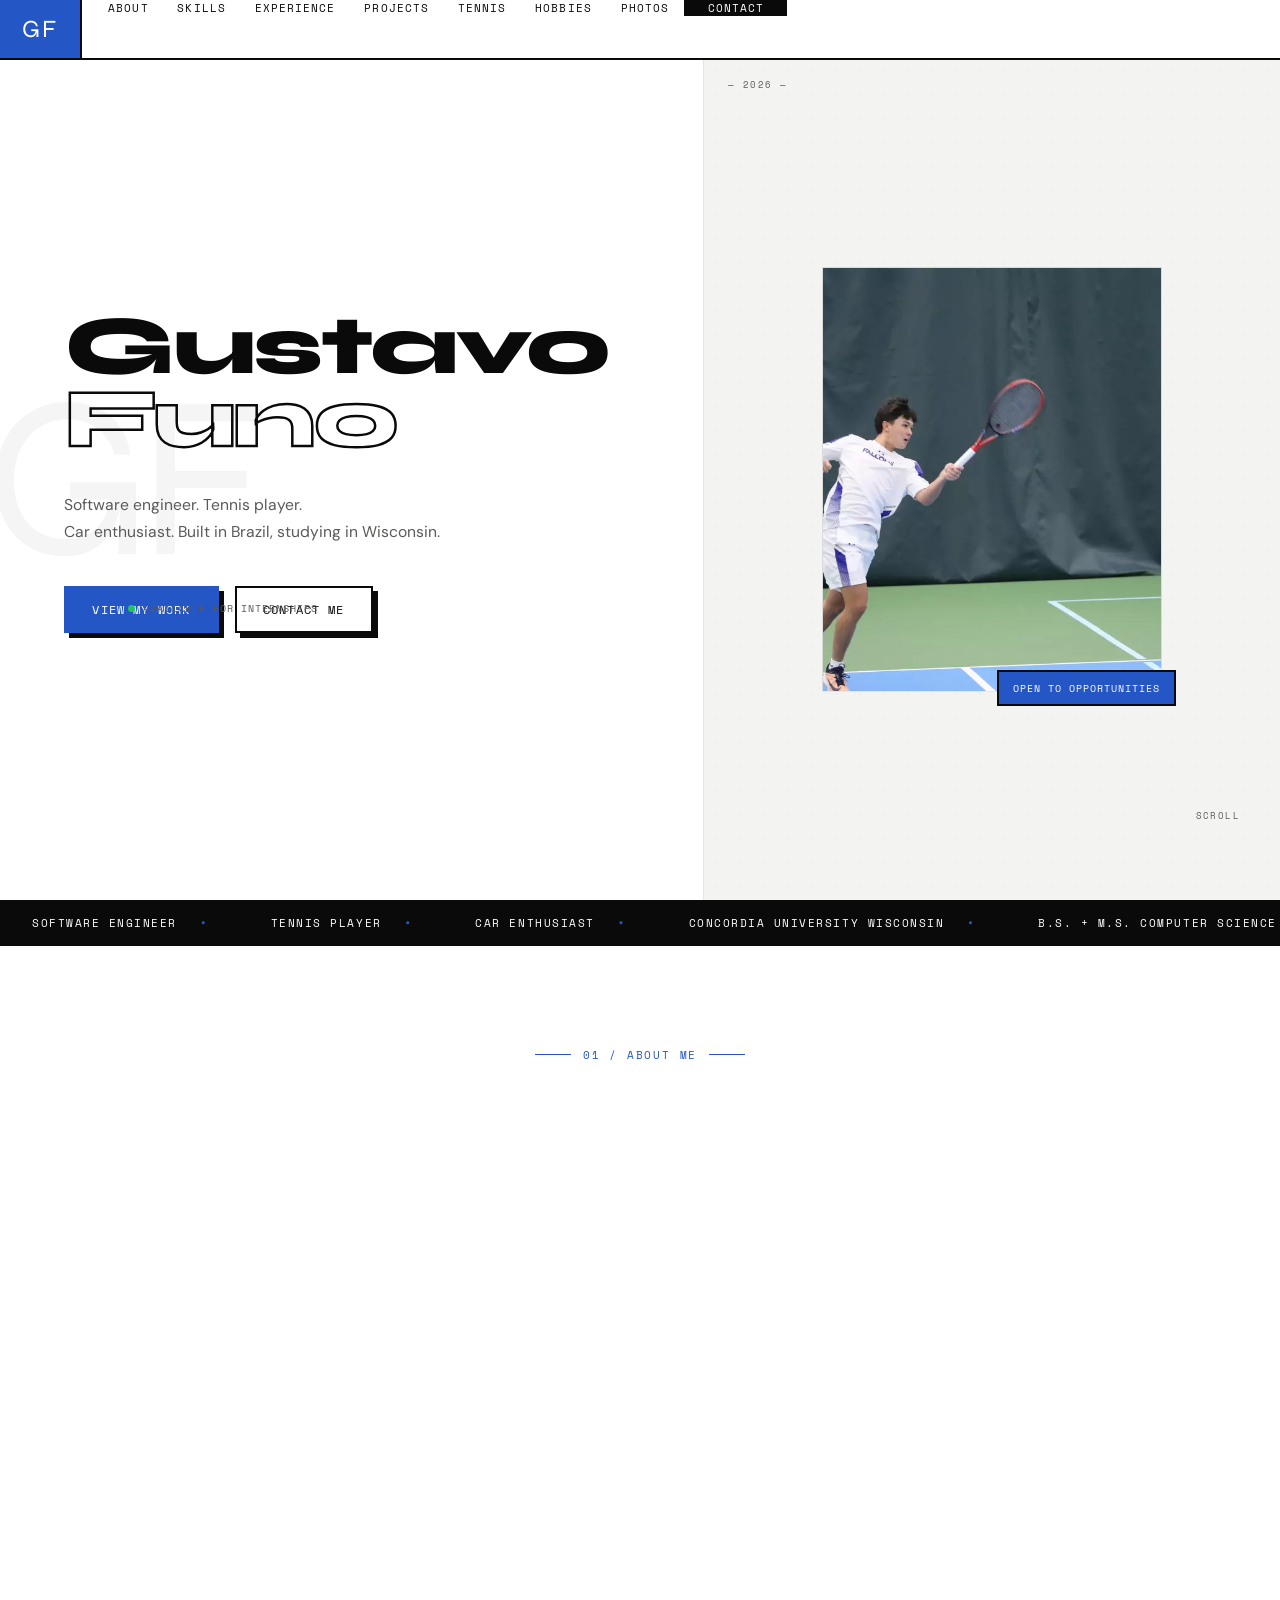
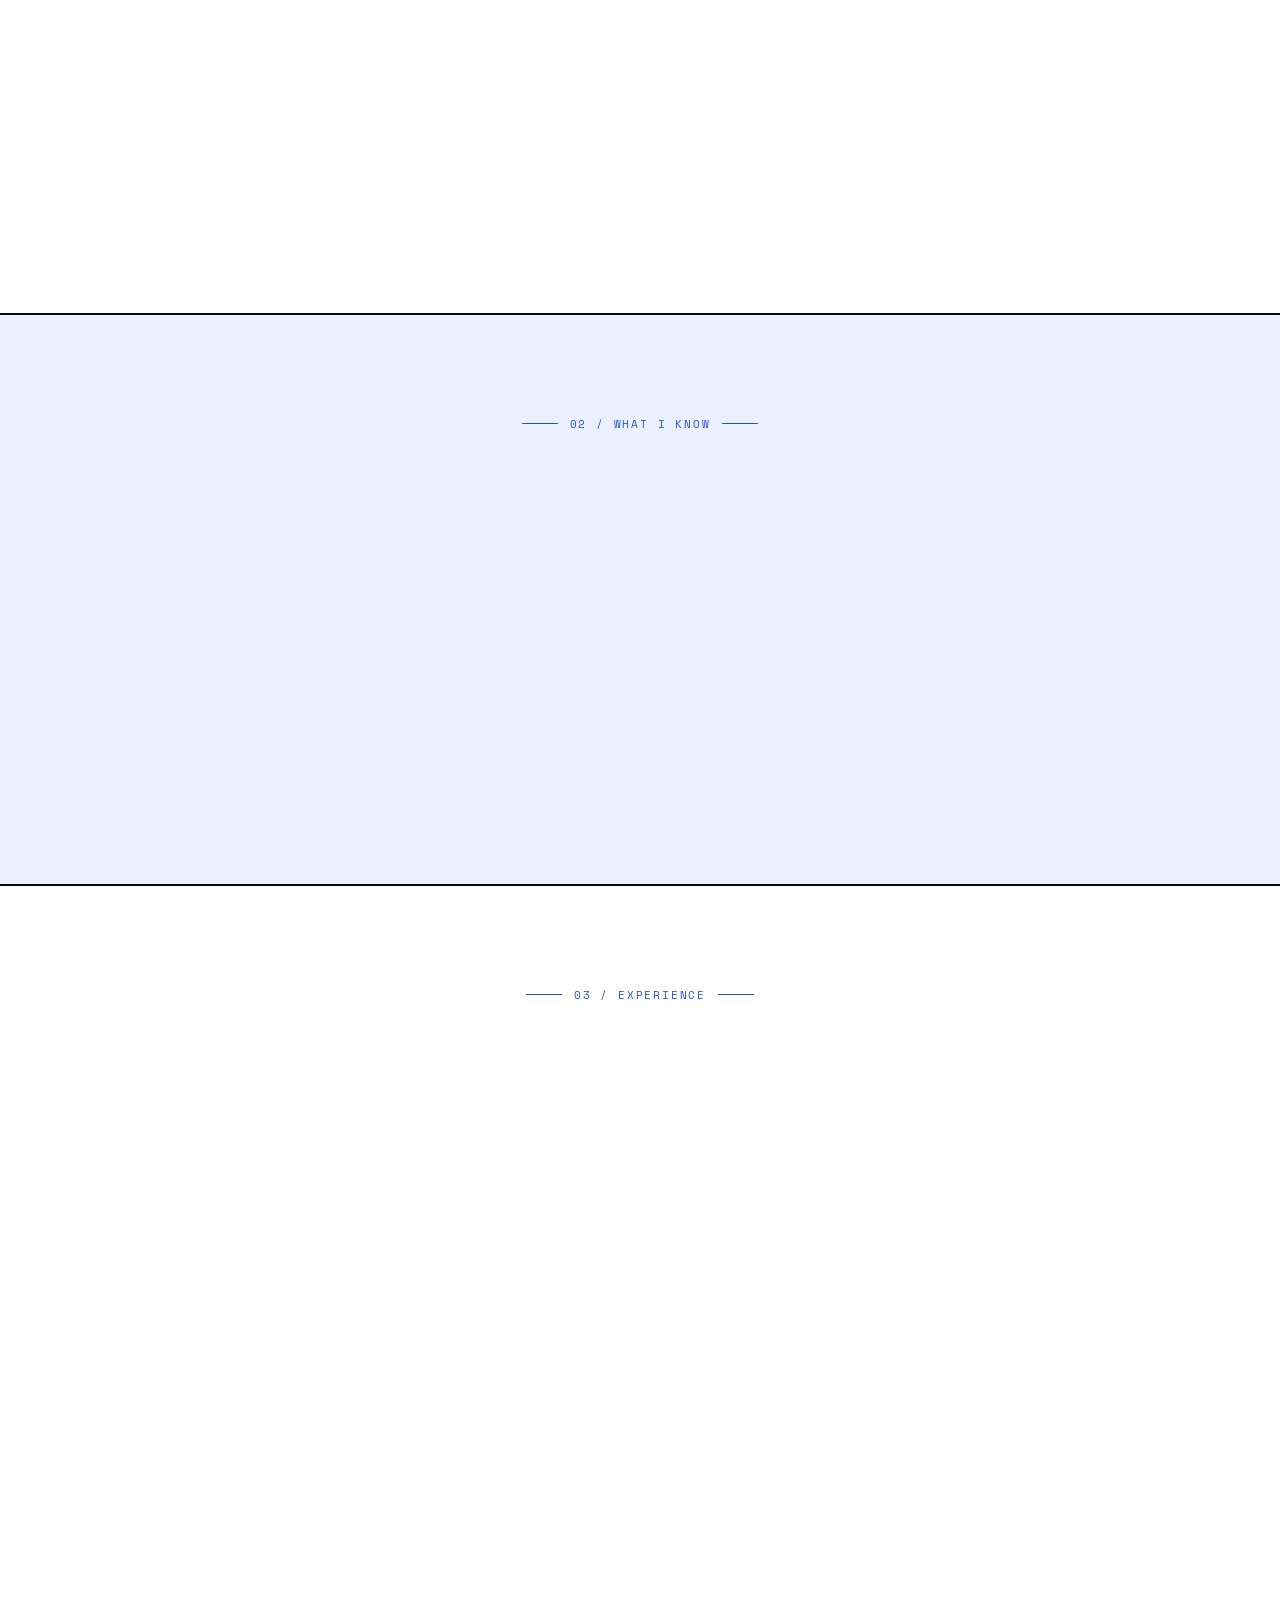
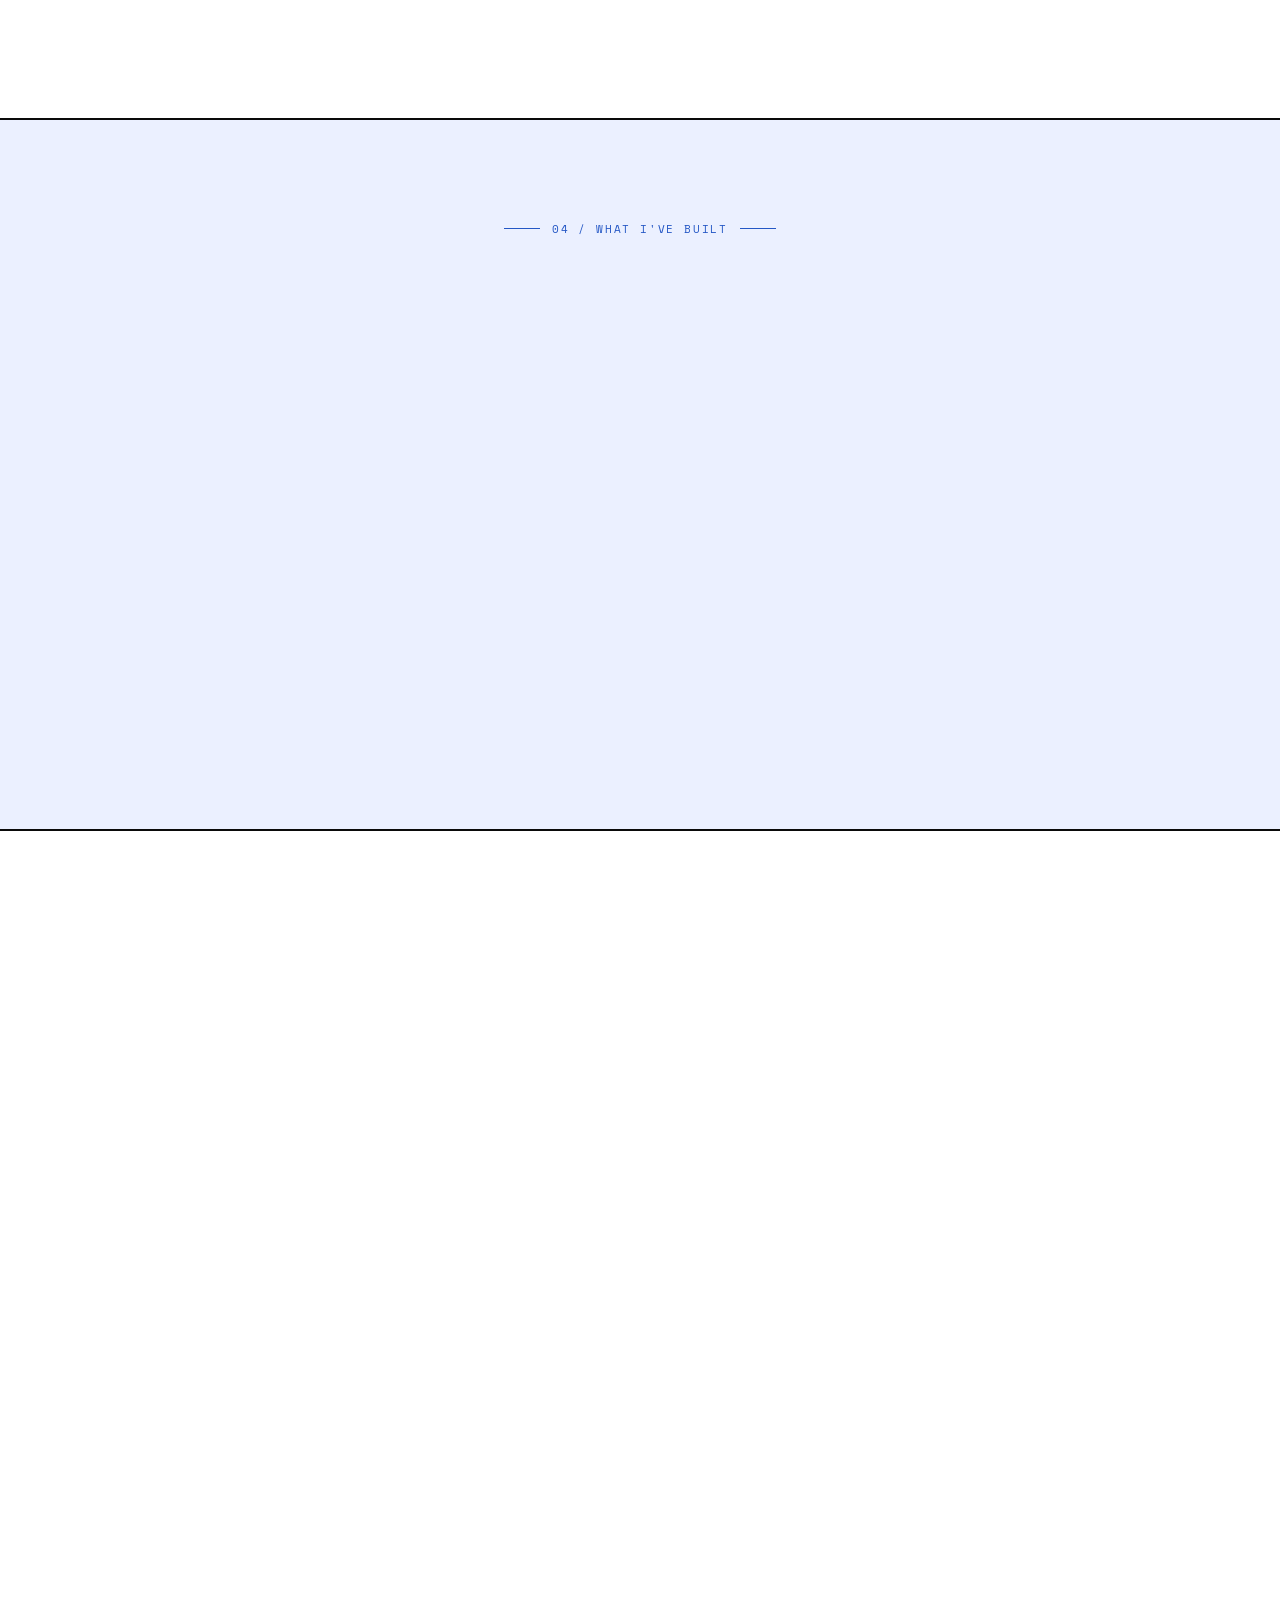
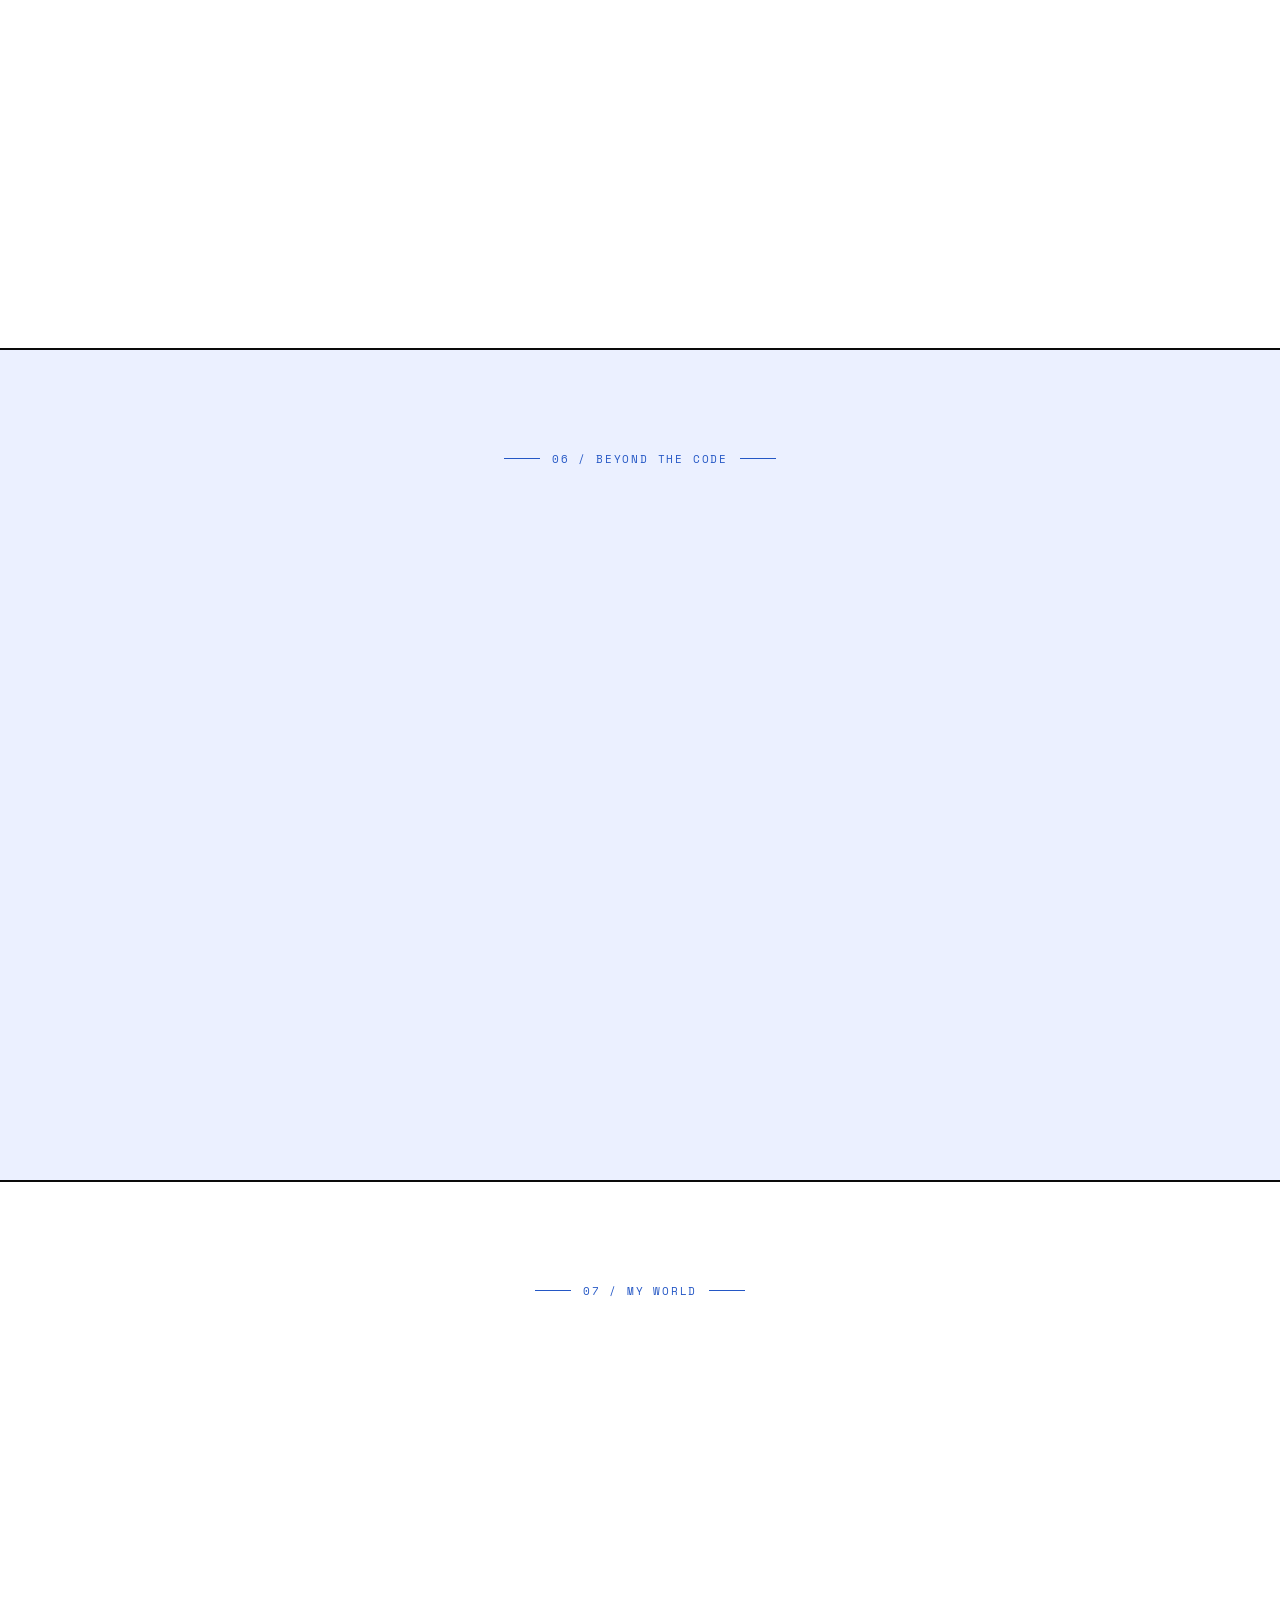
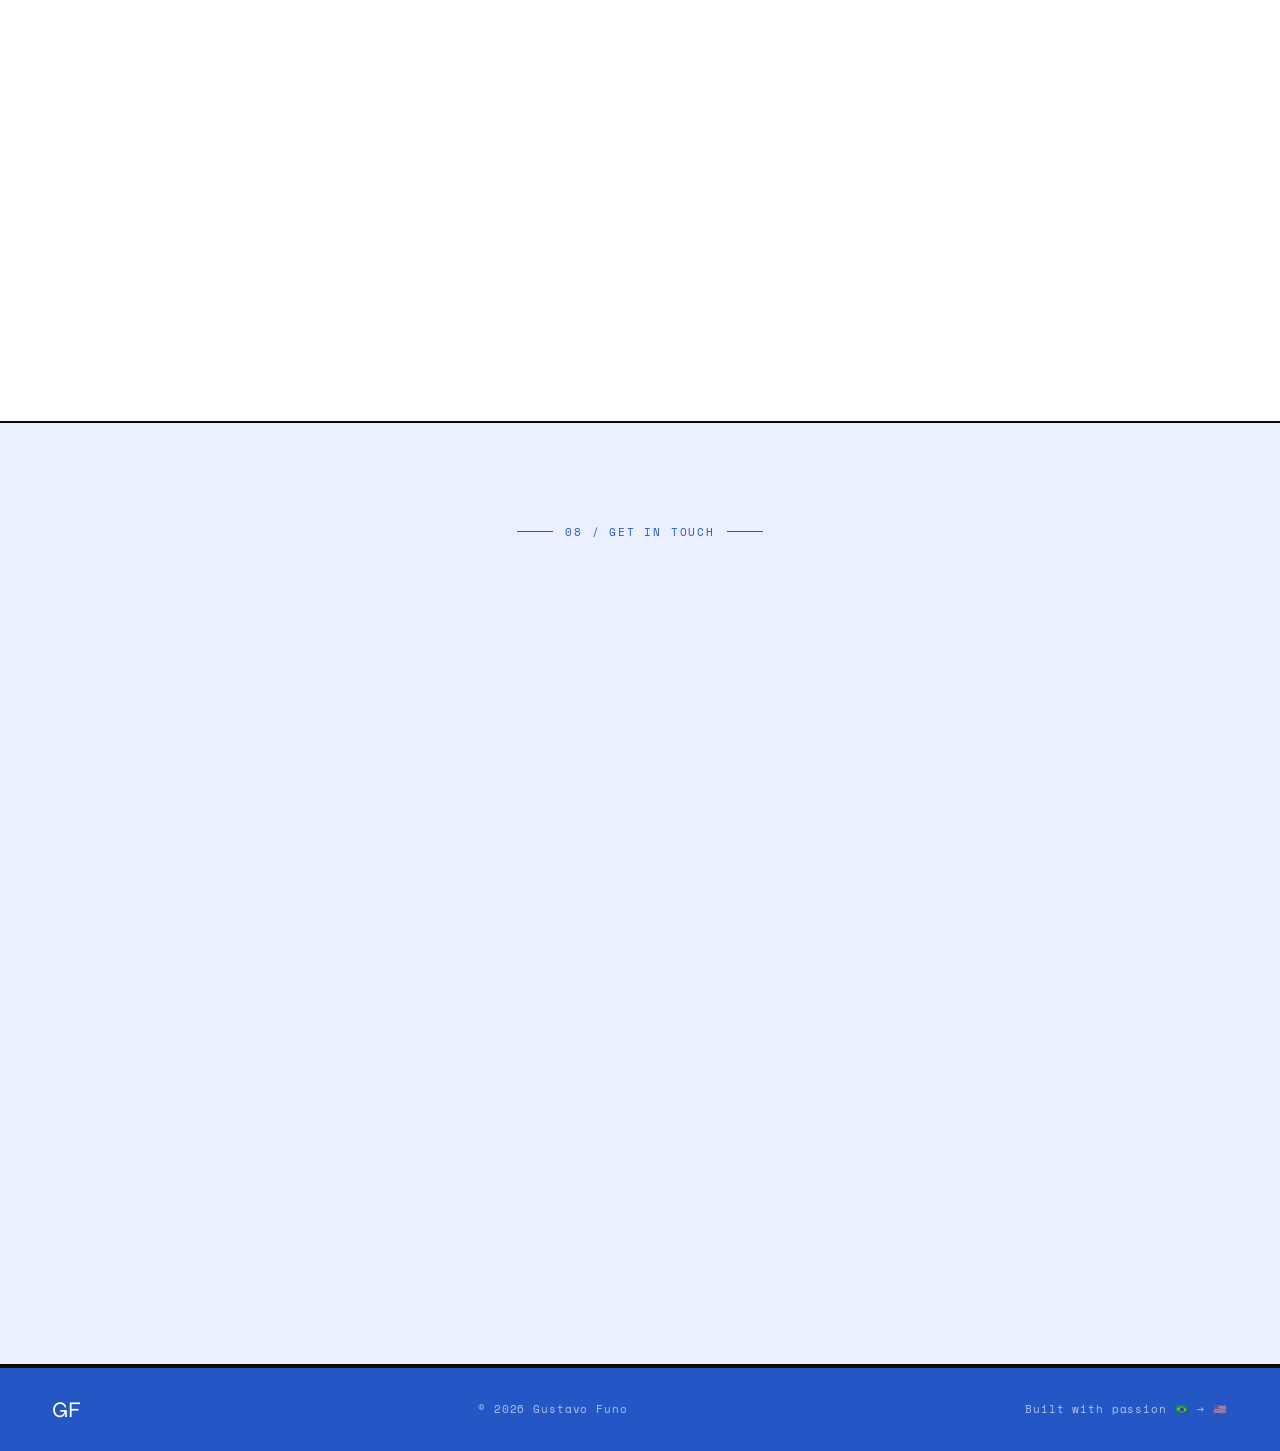
==== gustavo_portifolio.html @ 26a61357 "Redesign: brutalist-modern, Syne font, blue hero, centered headlines" ====
<!DOCTYPE html>
<html lang="en">
<head>
  <meta charset="UTF-8" />
  <meta name="viewport" content="width=device-width, initial-scale=1.0" />
  <title>Gustavo Funo — Software Engineer</title>
  <link rel="preconnect" href="https://fonts.googleapis.com" />
  <link rel="preconnect" href="https://fonts.gstatic.com" crossorigin />
  <link href="https://fonts.googleapis.com/css2?family=Syne:wght@600;700;800&family=Space+Mono:ital,wght@0,400;0,700;1,400&family=DM+Sans:ital,opsz,wght@0,9..40,300;0,9..40,400;0,9..40,500;0,9..40,600;0,9..40,700;1,9..40,400&display=swap" rel="stylesheet" />
  <style>
    /* === TOKENS === */
    :root {
      --blk:#0A0A0A; --wht:#FFFFFF; --blu:#2457C5; --blu-dk:#1a3a8f; --blu-lt:#3a6fd8;
      --gry:#F3F3F1; --gry2:#E5E5E2; --txt-md:#5A5A58;
      --bdr:2px solid #0A0A0A; --bdr-t:1px solid #0A0A0A;
      --sh:5px 5px 0 #0A0A0A; --sh-lg:8px 8px 0 #0A0A0A; --sh-blu:5px 5px 0 #2457C5;
      --fd:'Syne',sans-serif; --fb:'DM Sans',sans-serif; --fm:'Space Mono',monospace;
      --ease:cubic-bezier(0.16,1,0.3,1);
    }

    /* === RESET === */
    *,*::before,*::after{margin:0;padding:0;box-sizing:border-box}
    html{scroll-behavior:smooth;font-size:16px}
    body{font-family:var(--fb);color:var(--blk);background:var(--wht);overflow-x:hidden;-webkit-font-smoothing:antialiased}
    img{display:block;max-width:100%}
    a{text-decoration:none;color:inherit}
    button{font-family:inherit;cursor:pointer}

    /* === UTILS === */
    .wrap{max-width:1240px;margin:0 auto;padding:0 2rem}
    .sec{padding:100px 0}
    .sec-num{font-family:var(--fm);font-size:.7rem;letter-spacing:.16em;text-transform:uppercase;color:var(--blu);display:flex;align-items:center;justify-content:center;gap:.75rem;margin-bottom:1.25rem}
    .sec-num::before,.sec-num::after{content:'';flex:none;width:36px;height:1px;background:var(--blu)}
    .sec-title{font-family:var(--fd);font-size:clamp(2.5rem,5.5vw,4.5rem);line-height:1;letter-spacing:-.02em;font-weight:800;margin-bottom:3.5rem;text-align:center}

    /* reveal */
    .rv{opacity:0;transform:translateY(36px);transition:opacity .55s var(--ease),transform .55s var(--ease)}
    .rv.fl{transform:translateX(-44px)}
    .rv.fr{transform:translateX(44px)}
    .rv.on{opacity:1;transform:translate(0)}
    .rv.d1{transition-delay:.1s}.rv.d2{transition-delay:.2s}.rv.d3{transition-delay:.3s}

    /* btn */
    .btn{display:inline-flex;align-items:center;gap:.45rem;padding:.8rem 1.65rem;font-family:var(--fm);font-size:.72rem;font-weight:500;letter-spacing:.1em;text-transform:uppercase;border:var(--bdr);box-shadow:var(--sh);cursor:pointer;transition:transform .15s var(--ease),box-shadow .15s var(--ease)}
    .btn:hover{transform:translate(-2px,-2px);box-shadow:7px 7px 0 var(--blk)}
    .btn:active{transform:translate(2px,2px);box-shadow:2px 2px 0 var(--blk)}
    .btn-pri{background:var(--blu);color:var(--wht);border-color:var(--blu);box-shadow:var(--sh)}
    .btn-blk{background:var(--blk);color:var(--wht)}
    .btn-out{background:transparent;color:var(--blk);border-color:var(--blk)}
    .btn-sm{padding:.55rem 1.1rem;font-size:.68rem}
    .btn-fw{width:100%;justify-content:center}

    /* === NAVBAR === */
    .nav{position:fixed;top:0;left:0;right:0;z-index:1000;background:var(--wht);border-bottom:var(--bdr)}
    .nav-c{display:flex;align-items:stretch;height:58px}
    .nav-logo{font-family:var(--fd);font-size:1.55rem;letter-spacing:.06em;color:var(--wht);background:var(--blu);padding:0 1.4rem;display:flex;align-items:center;border-right:var(--bdr);transition:background .2s}
    .nav-logo:hover{background:var(--blk)}
    .nav-links{display:flex;align-items:stretch;list-style:none;padding:0 .75rem;flex:1}
    .nav-links a{font-family:var(--fm);font-size:.68rem;font-weight:500;letter-spacing:.1em;text-transform:uppercase;color:var(--blk);padding:0 .9rem;display:flex;align-items:center;border-bottom:3px solid transparent;transition:border-color .2s,color .2s}
    .nav-links a:hover,.nav-links a.active{border-bottom-color:var(--blu);color:var(--blu)}
    .nav-cta{font-family:var(--fm)!important;font-size:.68rem!important;letter-spacing:.1em!important;text-transform:uppercase!important;background:var(--blk)!important;color:var(--wht)!important;padding:0 1.4rem!important;border-left:var(--bdr)!important;border-bottom:none!important;transition:background .2s!important}
    .nav-cta:hover{background:var(--blu)!important;border-bottom-color:transparent!important;color:var(--wht)!important}
    .hbg{display:none;flex-direction:column;justify-content:center;gap:5px;padding:0 1.1rem;background:none;border:none;border-left:var(--bdr);cursor:none}
    .hbg span{display:block;width:20px;height:2px;background:var(--blk);transition:transform .3s,opacity .3s}
    .hbg.open span:nth-child(1){transform:translateY(7px) rotate(45deg)}
    .hbg.open span:nth-child(2){opacity:0}
    .hbg.open span:nth-child(3){transform:translateY(-7px) rotate(-45deg)}
    .mob-nav{display:none;position:fixed;top:58px;left:0;right:0;background:var(--wht);border-bottom:var(--bdr);z-index:999}
    .mob-nav.open{display:block}
    .mob-nav a{display:block;padding:.9rem 2rem;font-family:var(--fm);font-size:.75rem;letter-spacing:.1em;text-transform:uppercase;border-bottom:var(--bdr-t);transition:background .2s}
    .mob-nav a:hover{background:var(--gry)}

    /* === HERO === */
    .hero{min-height:100vh;padding-top:58px;display:grid;grid-template-columns:55% 45%;position:relative}
    .hero-l{display:flex;flex-direction:column;justify-content:center;padding:4rem 3rem 4rem 4rem;border-right:1px solid var(--gry2);position:relative;overflow:hidden;background:var(--wht)}
    .hero-wm{position:absolute;font-family:var(--fd);font-size:clamp(8rem,18vw,16rem);color:rgba(0,0,0,0.04);line-height:1;top:50%;left:-1rem;transform:translateY(-50%);pointer-events:none;user-select:none;letter-spacing:-.05em;z-index:0}
    .hero-l>*:not(.hero-wm){position:relative;z-index:1}
    .hero-eye{font-family:var(--fm);font-size:.68rem;letter-spacing:.18em;text-transform:uppercase;color:var(--txt-md);margin-bottom:2rem;display:flex;align-items:center;gap:.65rem}
    .hero-eye::before{content:'';display:block;width:28px;height:2px;background:var(--blu);flex:none}
    .name-wrap{overflow:hidden;line-height:.88}
    .n1,.n2{display:block;font-family:var(--fd);font-size:clamp(3rem,6.5vw,6.5rem);letter-spacing:-.03em;font-weight:800}
    .n1{color:var(--blk);transform:translateY(105%);animation:su .75s var(--ease) .2s forwards}
    .n2{color:transparent;-webkit-text-stroke:2.5px var(--blk);transform:translateY(105%);animation:su .75s var(--ease) .38s forwards}
    @keyframes su{to{transform:translateY(0)}}
    .hero-tag{font-size:.98rem;line-height:1.72;color:var(--txt-md);margin-top:2.25rem;margin-bottom:2.5rem;max-width:380px;opacity:0;transform:translateY(12px);animation:slidefi .65s var(--ease) .7s forwards}
    .hero-btns{display:flex;gap:1rem;flex-wrap:wrap;opacity:0;transform:translateY(12px);animation:slidefi .65s var(--ease) .88s forwards}
    @keyframes slidefi{to{opacity:1;transform:translateY(0)}}
    @keyframes fi{to{opacity:1}}
    .hero-stat{position:absolute;bottom:2rem;left:4rem;font-family:var(--fm);font-size:.62rem;letter-spacing:.1em;text-transform:uppercase;color:var(--txt-md);display:flex;align-items:center;gap:.5rem;opacity:0;animation:fi .6s var(--ease) 1.1s forwards}
    .dot-g{width:7px;height:7px;background:#22c55e;border-radius:50%;animation:pulse 2s infinite}
    @keyframes pulse{0%,100%{opacity:1}50%{opacity:.3}}
    .hero-r{display:flex;flex-direction:column;justify-content:center;align-items:center;padding:4rem 2rem;background:var(--gry);position:relative;overflow:hidden}
    .hero-r::before{content:'';position:absolute;inset:0;background-image:radial-gradient(circle,var(--gry2) 1px,transparent 1px);background-size:24px 24px;opacity:.45;pointer-events:none}
    .hero-yr{position:absolute;top:1.25rem;left:1.5rem;font-family:var(--fm);font-size:.58rem;letter-spacing:.16em;color:var(--txt-md);text-transform:uppercase;opacity:0;animation:fi .5s var(--ease) .3s forwards;z-index:1}
    .img-wrap{position:relative;z-index:1}
    .hero-img{width:100%;max-width:340px;aspect-ratio:4/5;object-fit:cover;object-position:center top;border:1px solid rgba(0,0,0,0.1);box-shadow:0 28px 70px rgba(0,0,0,0.1);display:block;clip-path:inset(100% 0 0 0);animation:wipe .95s var(--ease) .45s forwards}
    @keyframes wipe{to{clip-path:inset(0 0 0 0)}}
    .hero-bdg{position:absolute;bottom:-14px;right:-14px;background:var(--blu);color:var(--wht);border:var(--bdr);padding:.55rem .9rem;font-family:var(--fm);font-size:.6rem;letter-spacing:.1em;text-transform:uppercase;white-space:nowrap;opacity:0;animation:fi .5s var(--ease) 1.4s forwards,float 3.5s ease-in-out 1.9s infinite}
    @keyframes float{0%,100%{transform:translateY(0)}50%{transform:translateY(-7px)}}
    .scroll-ind{position:absolute;bottom:2rem;right:2.5rem;display:flex;flex-direction:column;align-items:center;gap:.5rem;font-family:var(--fm);font-size:.55rem;letter-spacing:.16em;color:var(--txt-md);text-transform:uppercase;opacity:0;animation:fi .5s var(--ease) 1.2s forwards;z-index:1}
    .scroll-line{width:1px;height:38px;background:linear-gradient(to bottom,var(--blu),transparent);transform:scaleY(0);transform-origin:top;animation:sline 1.9s ease-in-out 1.7s infinite}
    @keyframes sline{0%{transform:scaleY(0);transform-origin:top;opacity:1}45%{transform:scaleY(1);transform-origin:top;opacity:1}46%{transform-origin:bottom}90%,100%{transform:scaleY(0);transform-origin:bottom;opacity:0}}

    /* === TICKER === */
    .ticker{overflow:hidden;border-top:var(--bdr);border-bottom:var(--bdr);background:var(--blk);padding:.8rem 0}
    .ticker-t{display:flex;width:max-content;animation:tick 28s linear infinite}
    .ticker-i{font-family:var(--fm);font-size:.68rem;letter-spacing:.14em;text-transform:uppercase;white-space:nowrap;padding:0 2rem;color:var(--wht);display:flex;align-items:center;gap:1.5rem}
    .ticker-i::after{content:'●';color:var(--blu);font-size:.45rem}
    @keyframes tick{from{transform:translateX(0)}to{transform:translateX(-50%)}}

    /* === ABOUT === */
    .about{border-bottom:var(--bdr)}
    .about-g{display:grid;grid-template-columns:1fr 1fr;gap:5rem;align-items:center}
    .about-t h2{font-family:var(--fd);font-size:clamp(2rem,4vw,3.25rem);line-height:1.05;margin-bottom:1.75rem}
    .about-t p{font-size:.95rem;line-height:1.78;color:var(--txt-md);margin-bottom:1.5rem}
    .tags{display:flex;flex-wrap:wrap;gap:.55rem;margin-bottom:1.75rem}
    .tag{font-family:var(--fm);font-size:.65rem;letter-spacing:.08em;text-transform:uppercase;padding:.4rem .85rem;border:var(--bdr-t);background:var(--gry)}
    .flags{display:flex;align-items:center;gap:.75rem}
    .flag{height:22px;width:auto;border:1px solid var(--gry2)}
    .fl-ar{font-family:var(--fm);font-size:.8rem;color:var(--txt-md)}
    .about-ph{position:relative}
    .about-ph img{width:100%;aspect-ratio:3/4;object-fit:cover;border:var(--bdr);box-shadow:var(--sh-lg);display:block}
    .about-lbl{position:absolute;bottom:0;left:0;right:0;background:var(--blu);color:var(--wht);padding:.9rem 1.25rem;font-family:var(--fm);font-size:.65rem;letter-spacing:.1em;text-transform:uppercase;border:var(--bdr);border-top:none}

    /* === SKILLS === */
    .skills{background:#EBF0FF;border-bottom:var(--bdr)}
    .sk-g{display:grid;grid-template-columns:repeat(auto-fit,minmax(190px,1fr));gap:1.5rem}
    .sk-c{background:var(--wht);border:var(--bdr);padding:1.75rem 1.5rem;box-shadow:var(--sh);transition:transform .2s var(--ease),box-shadow .2s var(--ease);position:relative;overflow:hidden}
    .sk-c::before{content:'';position:absolute;top:0;left:0;right:0;height:3px;background:var(--blu)}
    .sk-c:hover{transform:translate(-3px,-3px);box-shadow:8px 8px 0 var(--blk)}
    .sk-ic{font-size:1.8rem;margin-bottom:.9rem}
    .sk-c h3{font-family:var(--fd);font-size:1.2rem;letter-spacing:-.01em;margin-bottom:.45rem}
    .sk-c p{font-size:.82rem;line-height:1.6;color:var(--txt-md)}

    /* === EXPERIENCE === */
    .exp{border-bottom:var(--bdr)}
    .tl{display:flex;flex-direction:column;gap:2rem}
    .tl-i{display:grid;grid-template-columns:100px 1fr;gap:2.5rem;align-items:start}
    .tl-d{font-family:var(--fd);font-size:2rem;line-height:1;color:var(--blu);letter-spacing:-.01em;text-align:right;padding-top:.25rem}
    .tl-c{border:var(--bdr);padding:2rem;box-shadow:var(--sh);background:var(--wht);position:relative}
    .tl-c::before{content:'';position:absolute;top:0;left:0;right:0;height:4px;background:var(--blu)}
    .tl-h{display:flex;align-items:flex-start;justify-content:space-between;gap:1rem;margin-bottom:.4rem}
    .tl-h h3{font-family:var(--fd);font-size:1.4rem;letter-spacing:-.01em}
    .bdg{font-family:var(--fm);font-size:.62rem;font-weight:500;letter-spacing:.08em;text-transform:uppercase;padding:.28rem .65rem;border:1px solid;white-space:nowrap;flex:none}
    .bdg-g{color:#16a34a;border-color:#16a34a;background:#f0fdf4}
    .bdg-b{color:var(--blu);border-color:var(--blu);background:#eff4ff}
    .tl-co{font-family:var(--fm);font-size:.68rem;letter-spacing:.1em;text-transform:uppercase;color:var(--txt-md);margin-bottom:.9rem}
    .tl-p{font-size:.9rem;line-height:1.72;color:var(--txt-md);margin-bottom:1.1rem}
    .sk-tags{display:flex;flex-wrap:wrap;gap:.45rem}
    .sk-t{font-family:var(--fm);font-size:.62rem;letter-spacing:.08em;text-transform:uppercase;padding:.28rem .65rem;background:var(--gry);border:1px solid var(--gry2)}

    /* === PROJECTS === */
    .proj{background:#EBF0FF;border-bottom:var(--bdr)}
    .pr-g{display:grid;grid-template-columns:1fr 1fr;gap:2rem}
    .pr-c{background:var(--wht);border:var(--bdr);box-shadow:var(--sh);display:flex;flex-direction:column;transition:transform .2s var(--ease),box-shadow .2s var(--ease);overflow:hidden}
    .pr-c:hover{transform:translate(-4px,-4px);box-shadow:9px 9px 0 var(--blk)}
    .pr-top{border-bottom:var(--bdr);padding:1.1rem 1.5rem;display:flex;align-items:center;justify-content:space-between;background:var(--gry)}
    .pr-lang{font-family:var(--fm);font-size:.65rem;font-weight:500;letter-spacing:.1em;text-transform:uppercase;padding:.28rem .65rem;border:1px solid}
    .py{color:#2563eb;border-color:#2563eb;background:#eff6ff}
    .un{color:#7c3aed;border-color:#7c3aed;background:#f5f3ff}
    .dev-b{font-family:var(--fm);font-size:.6rem;letter-spacing:.08em;text-transform:uppercase;padding:.28rem .65rem;background:#fef3c7;border:1px solid #f59e0b;color:#92400e}
    .pr-b{padding:1.75rem;flex:1;display:flex;flex-direction:column}
    .pr-b h3{font-family:var(--fd);font-size:1.6rem;letter-spacing:-.01em;margin-bottom:.65rem}
    .pr-b p{font-size:.88rem;line-height:1.72;color:var(--txt-md);flex:1;margin-bottom:1.4rem}
    .pr-tags{display:flex;flex-wrap:wrap;gap:.45rem;margin-bottom:1.4rem}
    .pr-t{font-family:var(--fm);font-size:.6rem;letter-spacing:.08em;text-transform:uppercase;padding:.28rem .6rem;background:var(--gry);border:1px solid var(--gry2)}

    /* === TENNIS === */
    .tennis{border-bottom:var(--bdr)}
    .tn-g{display:grid;grid-template-columns:1fr 1fr;border:var(--bdr);box-shadow:var(--sh-lg)}
    .tn-ph{border-right:var(--bdr);overflow:hidden;position:relative}
    .tn-ph img{width:100%;height:100%;min-height:520px;object-fit:cover;display:block;transition:transform .6s var(--ease)}
    .tn-ph:hover img{transform:scale(1.04)}
    .tn-tx{padding:3.5rem 3rem;display:flex;flex-direction:column;justify-content:center}
    .tn-lv{font-family:var(--fm);font-size:.68rem;letter-spacing:.14em;text-transform:uppercase;color:var(--blu);margin-bottom:1.1rem}
    .tn-tx h2{font-family:var(--fd);font-size:clamp(2rem,3.5vw,3rem);line-height:1.05;margin-bottom:1.5rem}
    .tn-tx p{font-size:.92rem;line-height:1.76;color:var(--txt-md);margin-bottom:1rem}
    .tn-st{display:grid;grid-template-columns:repeat(3,1fr);gap:1rem;border-top:var(--bdr-t);padding-top:1.75rem;margin-top:1.75rem}
    .stat-v{font-family:var(--fd);font-size:2.5rem;line-height:1;color:var(--blu)}
    .stat-l{font-family:var(--fm);font-size:.6rem;letter-spacing:.1em;text-transform:uppercase;color:var(--txt-md);margin-top:.2rem}

    /* === HOBBIES === */
    .hob{background:#EBF0FF;border-bottom:var(--bdr)}
    .hb-g{display:grid;grid-template-columns:repeat(3,1fr);gap:1.5rem}
    .hb-c{border:var(--bdr);background:var(--wht);box-shadow:var(--sh);overflow:hidden;transition:transform .2s var(--ease),box-shadow .2s var(--ease)}
    .hb-c:hover{transform:translate(-3px,-3px);box-shadow:8px 8px 0 var(--blk)}
    .hb-ph{overflow:hidden;border-bottom:var(--bdr)}
    .hb-ph img{width:100%;aspect-ratio:4/3;object-fit:cover;display:block;transition:transform .5s var(--ease)}
    .hb-c:hover .hb-ph img{transform:scale(1.05)}
    .hb-bd{padding:1.4rem}
    .hb-ic{font-size:1.4rem;margin-bottom:.65rem}
    .hb-bd h3{font-family:var(--fd);font-size:1.35rem;letter-spacing:-.01em;margin-bottom:.4rem}
    .hb-bd p{font-size:.82rem;line-height:1.65;color:var(--txt-md)}

    /* === PHOTOS === */
    .photos{border-bottom:var(--bdr)}
    .ph-g{display:grid;grid-template-columns:1fr 1fr;gap:2rem}
    .ph-c{border:var(--bdr);box-shadow:var(--sh);overflow:hidden}
    .ph-c img{width:100%;aspect-ratio:4/3;object-fit:cover;display:block;transition:transform .5s var(--ease)}
    .ph-c:hover img{transform:scale(1.04)}
    .ph-cap{padding:.9rem 1.1rem;font-family:var(--fm);font-size:.67rem;letter-spacing:.07em;border-top:var(--bdr-t);color:var(--txt-md)}

    /* === CONTACT === */
    .contact{background:#EBF0FF;border-bottom:var(--bdr)}
    .ct-sub{font-size:.95rem;line-height:1.72;color:var(--txt-md);max-width:440px;margin-bottom:3.5rem}
    .ct-g{display:grid;grid-template-columns:1fr 1.35fr;gap:3rem;align-items:start}
    .ct-lks{border:var(--bdr);box-shadow:var(--sh)}
    .ct-lk{display:flex;align-items:center;gap:1.1rem;padding:1.2rem 1.4rem;border-bottom:var(--bdr-t);background:var(--wht);transition:background .2s,color .2s}
    .ct-lk:last-child{border-bottom:none}
    .ct-lk:hover{background:var(--blu);color:var(--wht)}
    .ct-lk:hover .ct-lbl{color:rgba(255,255,255,.7)}
    .ct-lk:hover .ct-val{color:var(--wht)}
    .ct-ic{font-size:1.3rem;flex:none}
    .ct-lbl{font-family:var(--fm);font-size:.62rem;letter-spacing:.1em;text-transform:uppercase;color:var(--txt-md);display:block;margin-bottom:.12rem}
    .ct-val{font-size:.88rem;font-weight:500;color:var(--blk)}
    .ct-form{background:var(--wht);border:var(--bdr);padding:2.25rem;box-shadow:var(--sh);display:flex;flex-direction:column;gap:1.1rem}
    .fg{display:flex;flex-direction:column;gap:.35rem}
    .fg label{font-family:var(--fm);font-size:.65rem;letter-spacing:.1em;text-transform:uppercase;color:var(--txt-md)}
    .fg input,.fg textarea{padding:.8rem .95rem;border:var(--bdr);background:var(--wht);font-family:var(--fb);font-size:.92rem;color:var(--blk);outline:none;transition:box-shadow .2s;resize:none}
    .fg input:focus,.fg textarea:focus{box-shadow:var(--sh-blu)}
    .fm-msg{font-family:var(--fm);font-size:.72rem;letter-spacing:.05em;padding:.7rem .95rem;display:none}
    .fm-msg.ok{background:#f0fdf4;border:1px solid #22c55e;color:#16a34a;display:block}
    .fm-msg.er{background:#fef2f2;border:1px solid #ef4444;color:#dc2626;display:block}

    /* === FOOTER === */
    .footer{border-top:var(--bdr);padding:1.75rem 0;background:var(--blu)}
    .ft-in{display:flex;align-items:center;justify-content:space-between;flex-wrap:wrap;gap:1rem}
    .ft-logo{font-family:var(--fd);font-size:1.4rem;letter-spacing:-.01em;color:var(--wht)}
    .footer p{font-family:var(--fm);font-size:.68rem;letter-spacing:.08em;color:rgba(255,255,255,.65)}

    /* === RESPONSIVE === */
    @media(max-width:900px){
      .nav-links{display:none}
      .hbg{display:flex}
      .hero{grid-template-columns:1fr;min-height:auto}
      .hero-l{padding:4.5rem 1.5rem 2.5rem;border-right:none;border-bottom:var(--bdr-t)}
      .hero-wm{display:none}
      .hero-r{padding:2.5rem 1.5rem;min-height:55vw}
      .about-g,.tn-g,.ct-g{grid-template-columns:1fr}
      .tn-ph{border-right:none;border-bottom:var(--bdr)}
      .tn-ph img{min-height:300px}
      .pr-g,.hb-g,.ph-g{grid-template-columns:1fr}
      .tl-i{grid-template-columns:1fr;gap:.5rem}
      .tl-d{text-align:left;font-size:2rem}
    }
    @media(max-width:600px){
      .sec{padding:70px 0}
      .n1,.n2{font-size:clamp(4.5rem,19vw,6rem)}
      .tn-st{grid-template-columns:1fr 1fr}
    }
  </style>
</head>
<body>

<!-- NAVBAR -->
<nav class="nav" id="navbar">
  <div class="nav-c">
    <a href="#home" class="nav-logo">GF</a>
    <ul class="nav-links" id="navLinks">
      <li><a href="#about">About</a></li>
      <li><a href="#skills">Skills</a></li>
      <li><a href="#experience">Experience</a></li>
      <li><a href="#projects">Projects</a></li>
      <li><a href="#tennis">Tennis</a></li>
      <li><a href="#hobbies">Hobbies</a></li>
      <li><a href="#photos">Photos</a></li>
      <li><a href="#contact" class="nav-cta">Contact</a></li>
    </ul>
    <button class="hbg" id="hbg" aria-label="Toggle menu">
      <span></span><span></span><span></span>
    </button>
  </div>
</nav>
<div class="mob-nav" id="mobNav">
  <a href="#about">About</a><a href="#skills">Skills</a><a href="#experience">Experience</a>
  <a href="#projects">Projects</a><a href="#tennis">Tennis</a><a href="#hobbies">Hobbies</a>
  <a href="#photos">Photos</a><a href="#contact">Contact</a>
</div>

<!-- HERO -->
<section class="hero" id="home">
  <div class="hero-l" id="heroL">
    <span class="hero-wm" aria-hidden="true">GF</span>
    <div class="name-wrap"><span class="n1">Gustavo</span></div>
    <div class="name-wrap"><span class="n2">Funo</span></div>
    <p class="hero-tag">Software engineer. Tennis player.<br />Car enthusiast. Built in Brazil, studying in Wisconsin.</p>
    <div class="hero-btns">
      <a href="#projects" class="btn btn-pri">View My Work</a>
      <a href="#contact" class="btn btn-out">Contact Me</a>
    </div>
    <div class="hero-stat"><span class="dot-g"></span>Available for internships</div>
  </div>
  <div class="hero-r">
    <div class="hero-yr">— 2026 —</div>
    <div class="img-wrap">
      <img src="pictures/IMG_4751.jpeg" alt="Gustavo Funo" class="hero-img" id="heroImg" />
      <div class="hero-bdg">Open to Opportunities</div>
    </div>
    <div class="scroll-ind">
      <span>Scroll</span>
      <div class="scroll-line"></div>
    </div>
  </div>
</section>

<!-- TICKER -->
<div class="ticker">
  <div class="ticker-t">
    <div class="ticker-i">Software Engineer</div><div class="ticker-i">Tennis Player</div>
    <div class="ticker-i">Car Enthusiast</div><div class="ticker-i">Concordia University Wisconsin</div>
    <div class="ticker-i">B.S. + M.S. Computer Science</div><div class="ticker-i">Built in Brazil</div>
    <div class="ticker-i">Studying in Wisconsin</div><div class="ticker-i">Open to Internships</div>
    <div class="ticker-i">Software Engineer</div><div class="ticker-i">Tennis Player</div>
    <div class="ticker-i">Car Enthusiast</div><div class="ticker-i">Concordia University Wisconsin</div>
    <div class="ticker-i">B.S. + M.S. Computer Science</div><div class="ticker-i">Built in Brazil</div>
    <div class="ticker-i">Studying in Wisconsin</div><div class="ticker-i">Open to Internships</div>
  </div>
</div>

<!-- ABOUT -->
<section class="about sec" id="about">
  <div class="wrap">
    <div class="sec-num">01 / About Me</div>
    <div class="about-g">
      <div class="about-t rv fl">
        <h2>Code. Court.<br />Repeat.</h2>
        <p>I'm Gustavo Funo, a 19-year-old Computer Science student from Brazil, currently pursuing my <strong>Bachelor's and Master's degrees</strong> at <strong>Concordia University Wisconsin</strong>. I'm driven by system automation and problem solving — there's nothing more satisfying than turning a complex problem into something clean and efficient.</p>
        <p>The same mindset I bring to the tennis court — showing up, grinding, and finding a way to win — is exactly what I bring to every project I build.</p>
        <div class="tags">
          <span class="tag">🇧🇷 From Brazil</span>
          <span class="tag">📍 Wisconsin, USA</span>
          <span class="tag">🎓 B.S. + M.S. CS</span>
          <span class="tag">🎾 Concordia Falcons</span>
        </div>
        <div class="flags">
          <img src="https://flagcdn.com/w40/br.png" alt="Brazil" class="flag" />
          <span class="fl-ar">→</span>
          <img src="https://flagcdn.com/w40/us.png" alt="USA" class="flag" />
        </div>
      </div>
      <div class="about-ph rv fr">
        <img src="pictures/WhatsApp%20Image%202026-04-07%20at%2021.22.00.jpeg" alt="Gustavo Funo" />
        <div class="about-lbl">Gustavo Funo — CS Student &amp; Athlete</div>
      </div>
    </div>
  </div>
</section>

<!-- SKILLS -->
<section class="skills sec" id="skills">
  <div class="wrap">
    <div class="sec-num">02 / What I Know</div>
    <h2 class="sec-title rv">The Arsenal</h2>
    <div class="sk-g">
      <div class="sk-c rv d1"><div class="sk-ic">🐍</div><h3>Python</h3><p>Data structures, algorithms, scripting &amp; automation</p></div>
      <div class="sk-c rv d2"><div class="sk-ic">☕</div><h3>Java</h3><p>Object-oriented programming &amp; backend development</p></div>
      <div class="sk-c rv d1"><div class="sk-ic">🌐</div><h3>HTML &amp; CSS</h3><p>Responsive web design &amp; modern UI development</p></div>
      <div class="sk-c rv d2"><div class="sk-ic">🎮</div><h3>C# &amp; Unity</h3><p>Game development &amp; real-time interactive applications</p></div>
      <div class="sk-c rv d3"><div class="sk-ic">🤖</div><h3>Claude Code</h3><p>AI-assisted development &amp; intelligent agent workflows</p></div>
    </div>
  </div>
</section>

<!-- EXPERIENCE -->
<section class="exp sec" id="experience">
  <div class="wrap">
    <div class="sec-num">03 / Experience</div>
    <h2 class="sec-title rv">The Journey</h2>
    <div class="tl">
      <div class="tl-i rv fl">
        <div class="tl-d">NOW</div>
        <div class="tl-c">
          <div class="tl-h"><h3>Gym Assistant</h3><span class="bdg bdg-g">Current</span></div>
          <p class="tl-co">Concordia University Wisconsin</p>
          <p class="tl-p">Supporting university gym operations while developing key professional skills in a fast-paced team environment, managing facilities and assisting students daily.</p>
          <div class="sk-tags"><span class="sk-t">Leadership</span><span class="sk-t">Management</span><span class="sk-t">Communication</span></div>
        </div>
      </div>
      <div class="tl-i rv fl d2">
        <div class="tl-d">NEXT</div>
        <div class="tl-c">
          <div class="tl-h"><h3>Software Engineering Intern</h3><span class="bdg bdg-b">Open</span></div>
          <p class="tl-co">Your Company?</p>
          <p class="tl-p">Actively seeking internship opportunities in software engineering where I can contribute meaningfully, learn fast, and grow as a developer.</p>
          <a href="#contact" class="btn btn-pri btn-sm">Let's Talk</a>
        </div>
      </div>
    </div>
  </div>
</section>

<!-- PROJECTS -->
<section class="proj sec" id="projects">
  <div class="wrap">
    <div class="sec-num">04 / What I've Built</div>
    <h2 class="sec-title rv">The Work</h2>
    <div class="pr-g">
      <div class="pr-c rv fl">
        <div class="pr-top"><span class="pr-lang py">Python</span></div>
        <div class="pr-b">
          <h3>BlackJack Game</h3>
          <p>A fully functional Blackjack card game built in Python — complete with game logic, hand evaluation, scoring, and a clean terminal interface. Originally built to play with friends.</p>
          <div class="pr-tags"><span class="pr-t">Game Logic</span><span class="pr-t">Terminal UI</span><span class="pr-t">OOP</span></div>
          <a href="https://github.com/gustavofuno/blackjack-python" target="_blank" rel="noopener" class="btn btn-blk btn-sm">View Code →</a>
        </div>
      </div>
      <div class="pr-c rv fr">
        <div class="pr-top"><span class="pr-lang un">Unity / C#</span><span class="dev-b">In Development</span></div>
        <div class="pr-b">
          <h3>First-Person Shooter</h3>
          <p>A 3D first-person shooter built in Unity with C#. Currently developing core mechanics including player movement, combat systems, and immersive level design.</p>
          <div class="pr-tags"><span class="pr-t">Unity</span><span class="pr-t">C#</span><span class="pr-t">3D Game Dev</span></div>
        </div>
      </div>
    </div>
  </div>
</section>

<!-- TENNIS -->
<section class="tennis sec" id="tennis">
  <div class="wrap">
    <div class="sec-num rv">05 / On The Court</div>
    <div class="tn-g rv">
      <div class="tn-ph">
        <img src="pictures/IMG_4752.jpeg" alt="Gustavo Funo — Concordia Falcons Tennis" />
      </div>
      <div class="tn-tx">
        <p class="tn-lv">Semi-Professional Level</p>
        <h2>Game. Set.<br />Match Point.</h2>
        <p>Competing for the <strong>Concordia University Wisconsin Falcons</strong> tennis team has been one of the most defining chapters of my life. Tennis isn't just a sport — it's a discipline that has shaped who I am as a person and as a professional.</p>
        <p>Every match taught me how to stay composed under pressure, how to bounce back from failure, and how to keep pushing when things get hard.</p>
        <div class="tn-st">
          <div><div class="stat-v">4+</div><div class="stat-l">Years Competing</div></div>
          <div><div class="stat-v">D3</div><div class="stat-l">NCAA Division</div></div>
          <div><div class="stat-v">🎾</div><div class="stat-l">Semi-Pro Level</div></div>
        </div>
      </div>
    </div>
  </div>
</section>

<!-- HOBBIES -->
<section class="hob sec" id="hobbies">
  <div class="wrap">
    <div class="sec-num">06 / Beyond The Code</div>
    <h2 class="sec-title rv">Off The Clock</h2>
    <div class="hb-g">
      <div class="hb-c rv d1">
        <div class="hb-ph"><img src="pictures/WhatsApp%20Image%202026-04-08%20at%2019.58.38.jpeg" alt="Gaming" /></div>
        <div class="hb-bd"><div class="hb-ic">🎮</div><h3>Gaming</h3><p>From competitive multiplayer to story-driven RPGs — gaming fuels creativity and passion for interactive experiences.</p></div>
      </div>
      <div class="hb-c rv d2">
        <div class="hb-ph"><img src="pictures/WhatsApp%20Image%202026-04-08%20at%2019.59.41.jpeg" alt="Cars" /></div>
        <div class="hb-bd"><div class="hb-ic">🚗</div><h3>Cars</h3><p>A true car enthusiast — the engineering, the design, the culture. Cars are where art and technology collide perfectly.</p></div>
      </div>
      <div class="hb-c rv d3">
        <div class="hb-ph"><img src="pictures/WhatsApp%20Image%202026-04-08%20at%2020.01.43.jpeg" alt="Tennis" /></div>
        <div class="hb-bd"><div class="hb-ic">🎾</div><h3>Tennis</h3><p>Semi-professional player competing for Concordia Falcons. The court is where I learned discipline and resilience.</p></div>
      </div>
    </div>
  </div>
</section>

<!-- PHOTOS -->
<section class="photos sec" id="photos">
  <div class="wrap">
    <div class="sec-num">07 / My World</div>
    <h2 class="sec-title rv">My Circle</h2>
    <div class="ph-g">
      <div class="ph-c rv fl">
        <img src="pictures/WhatsApp%20Image%202026-04-07%20at%2018.56.19.jpeg" alt="Gustavo's family" />
        <div class="ph-cap">The people who made me — my family from Brazil 🇧🇷</div>
      </div>
      <div class="ph-c rv fr">
        <img src="pictures/WhatsApp%20Image%202026-04-07%20at%2021.00.11.jpeg" alt="Gustavo's friends" />
        <div class="ph-cap">Real friendships are worth more than any amount of money 🤝</div>
      </div>
    </div>
  </div>
</section>

<!-- CONTACT -->
<section class="contact sec" id="contact">
  <div class="wrap">
    <div class="sec-num">08 / Get In Touch</div>
    <h2 class="sec-title rv">Let's Build</h2>
    <p class="ct-sub rv">Whether you have an internship opportunity, a project idea, or just want to say hello — my inbox is always open.</p>
    <div class="ct-g">
      <div class="ct-lks rv fl">
        <a href="mailto:gustavo.funo@gmail.com" class="ct-lk">
          <span class="ct-ic">✉️</span><div><span class="ct-lbl">Email</span><span class="ct-val">gustavo.funo@gmail.com</span></div>
        </a>
        <a href="https://github.com/gustavofuno" target="_blank" rel="noopener" class="ct-lk">
          <span class="ct-ic">💻</span><div><span class="ct-lbl">GitHub</span><span class="ct-val">github.com/gustavofuno</span></div>
        </a>
        <a href="https://www.linkedin.com/in/gustavo-souza-funo-54242a3b8" target="_blank" rel="noopener" class="ct-lk">
          <span class="ct-ic">🔗</span><div><span class="ct-lbl">LinkedIn</span><span class="ct-val">Gustavo Souza Funo</span></div>
        </a>
        <a href="https://instagram.com/gustavo_funo" target="_blank" rel="noopener" class="ct-lk">
          <span class="ct-ic">📸</span><div><span class="ct-lbl">Instagram</span><span class="ct-val">@gustavo_funo</span></div>
        </a>
      </div>
      <form class="ct-form rv fr" id="contactForm">
        <div class="fg"><label for="fn">Your Name</label><input type="text" id="fn" name="from_name" placeholder="John Doe" required /></div>
        <div class="fg"><label for="em">Your Email</label><input type="email" id="em" name="reply_to" placeholder="john@example.com" required /></div>
        <div class="fg"><label for="msg">Message</label><textarea id="msg" name="message" placeholder="Tell me about your project or opportunity..." rows="5" required></textarea></div>
        <div class="fm-msg" id="fmMsg"></div>
        <button type="submit" class="btn btn-pri btn-fw" id="subBtn">Send Message →</button>
      </form>
    </div>
  </div>
</section>

<!-- FOOTER -->
<footer class="footer">
  <div class="wrap">
    <div class="ft-in">
      <span class="ft-logo">GF</span>
      <p>© 2026 Gustavo Funo</p>
      <p>Built with passion 🇧🇷 → 🇺🇸</p>
    </div>
  </div>
</footer>

<script src="https://cdn.jsdelivr.net/npm/@emailjs/browser@4/dist/email.min.js"></script>
<script>
// === EMAILJS ===
emailjs.init('KKRR9-7QzYLP1MFy-');
document.getElementById('contactForm').addEventListener('submit', function(e) {
  e.preventDefault();
  const btn = document.getElementById('subBtn');
  const msg = document.getElementById('fmMsg');
  const orig = btn.textContent;
  btn.textContent = 'Sending…'; btn.disabled = true;
  msg.className = 'fm-msg';
  emailjs.sendForm('service_zs83lu9', 'template_w6xbxq8', this)
    .then(() => {
      msg.textContent = "Message sent! I'll get back to you soon.";
      msg.className = 'fm-msg ok';
      this.reset();
    })
    .catch(err => {
      console.error('EmailJS:', JSON.stringify(err));
      msg.textContent = 'Something went wrong. Please email me directly.';
      msg.className = 'fm-msg er';
    })
    .finally(() => { btn.textContent = orig; btn.disabled = false; });
});

// === HAMBURGER ===
const hbg = document.getElementById('hbg');
const mobNav = document.getElementById('mobNav');
hbg.addEventListener('click', () => { hbg.classList.toggle('open'); mobNav.classList.toggle('open'); });
mobNav.querySelectorAll('a').forEach(a => a.addEventListener('click', () => { hbg.classList.remove('open'); mobNav.classList.remove('open'); }));

// === SCROLL REVEAL ===
const ro = new IntersectionObserver(entries => {
  entries.forEach(e => { if (e.isIntersecting) { e.target.classList.add('on'); ro.unobserve(e.target); } });
}, { threshold: 0.1 });
document.querySelectorAll('.rv').forEach(el => ro.observe(el));

// === HERO PARALLAX ===
const heroL = document.getElementById('heroL');
const heroImg = document.getElementById('heroImg');
window.addEventListener('scroll', () => {
  const y = window.scrollY;
  if (y < window.innerHeight) {
    heroL.style.transform = `translateY(${y * 0.1}px)`;
    heroImg.style.transform = `translateY(${y * 0.2}px)`;
  }
}, { passive: true });

// === 3D CARD TILT ===
document.querySelectorAll('.sk-c,.pr-c,.hb-c').forEach(card => {
  card.addEventListener('mousemove', e => {
    const r = card.getBoundingClientRect();
    const x = ((e.clientX - r.left) / r.width - 0.5) * 10;
    const y = ((e.clientY - r.top) / r.height - 0.5) * 10;
    card.style.transform = `translate(-3px,-3px) rotateX(${-y}deg) rotateY(${x}deg)`;
  });
  card.addEventListener('mouseleave', () => { card.style.transform = ''; });
});

// === ACTIVE NAV ===
const navLinks = document.getElementById('navLinks');
const sections = document.querySelectorAll('section[id]');
window.addEventListener('scroll', () => {
  const sy = window.scrollY + 100;
  sections.forEach(sec => {
    const link = navLinks.querySelector(`a[href="#${sec.id}"]`);
    if (!link) return;
    const active = sy >= sec.offsetTop && sy < sec.offsetTop + sec.offsetHeight;
    link.classList.toggle('active', active);
  });
}, { passive: true });

// === SMOOTH SCROLL ===
document.querySelectorAll('a[href^="#"]').forEach(a => {
  a.addEventListener('click', e => {
    const t = document.querySelector(a.getAttribute('href'));
    if (t) { e.preventDefault(); window.scrollTo({ top: t.getBoundingClientRect().top + window.scrollY - 65, behavior: 'smooth' }); }
  });
});
</script>
</body>
</html>
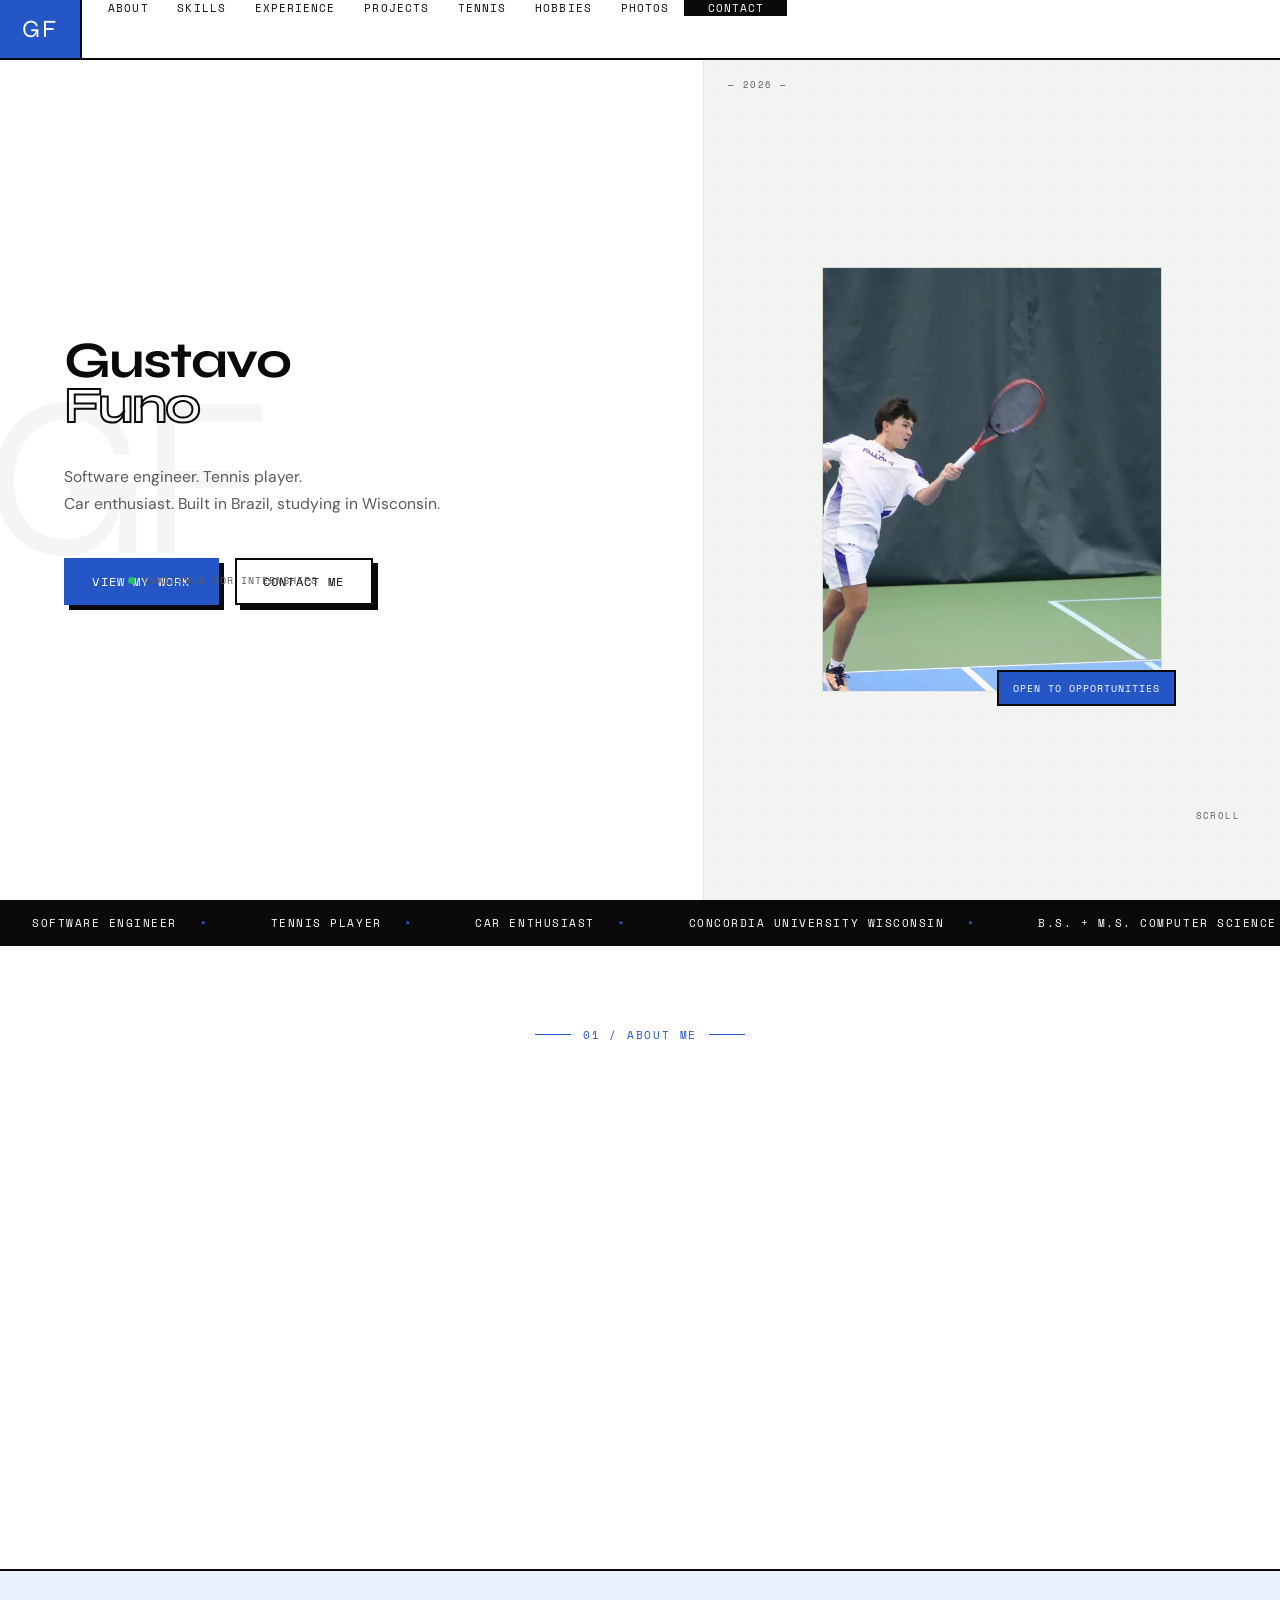
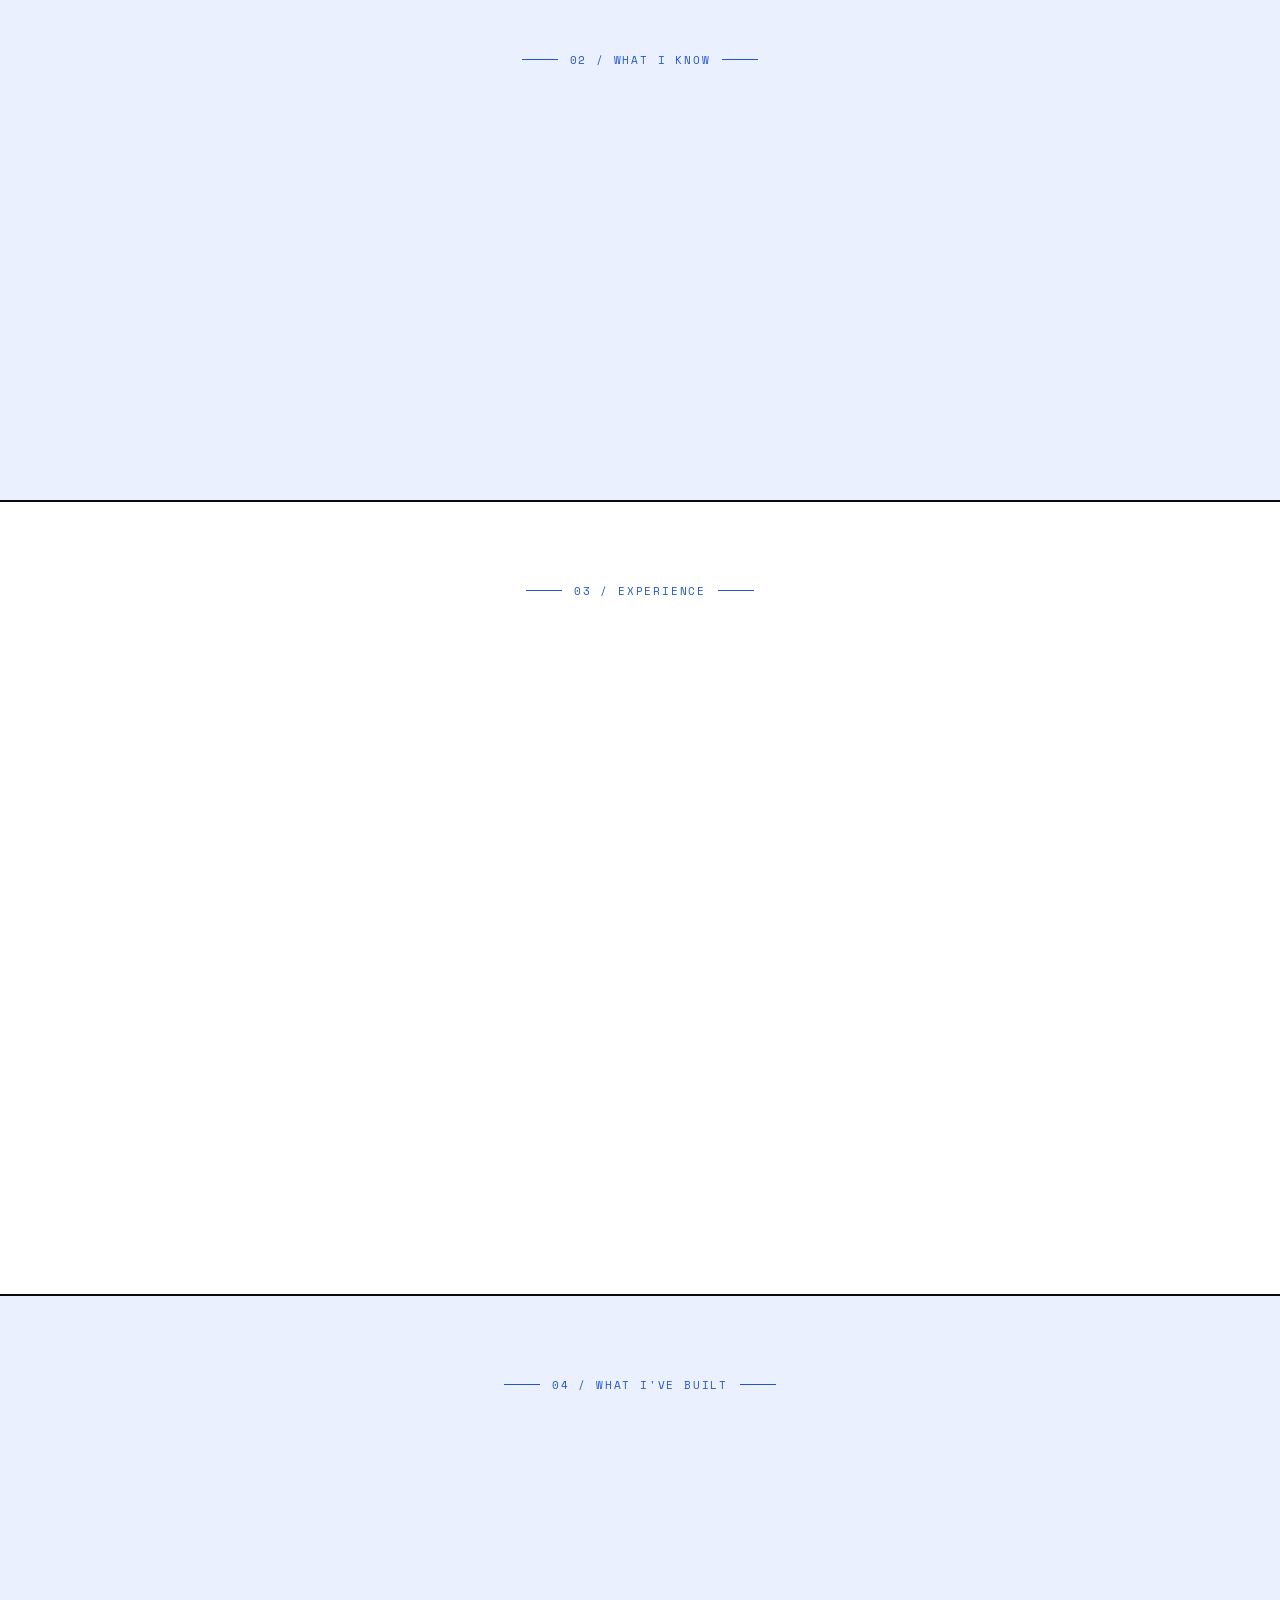
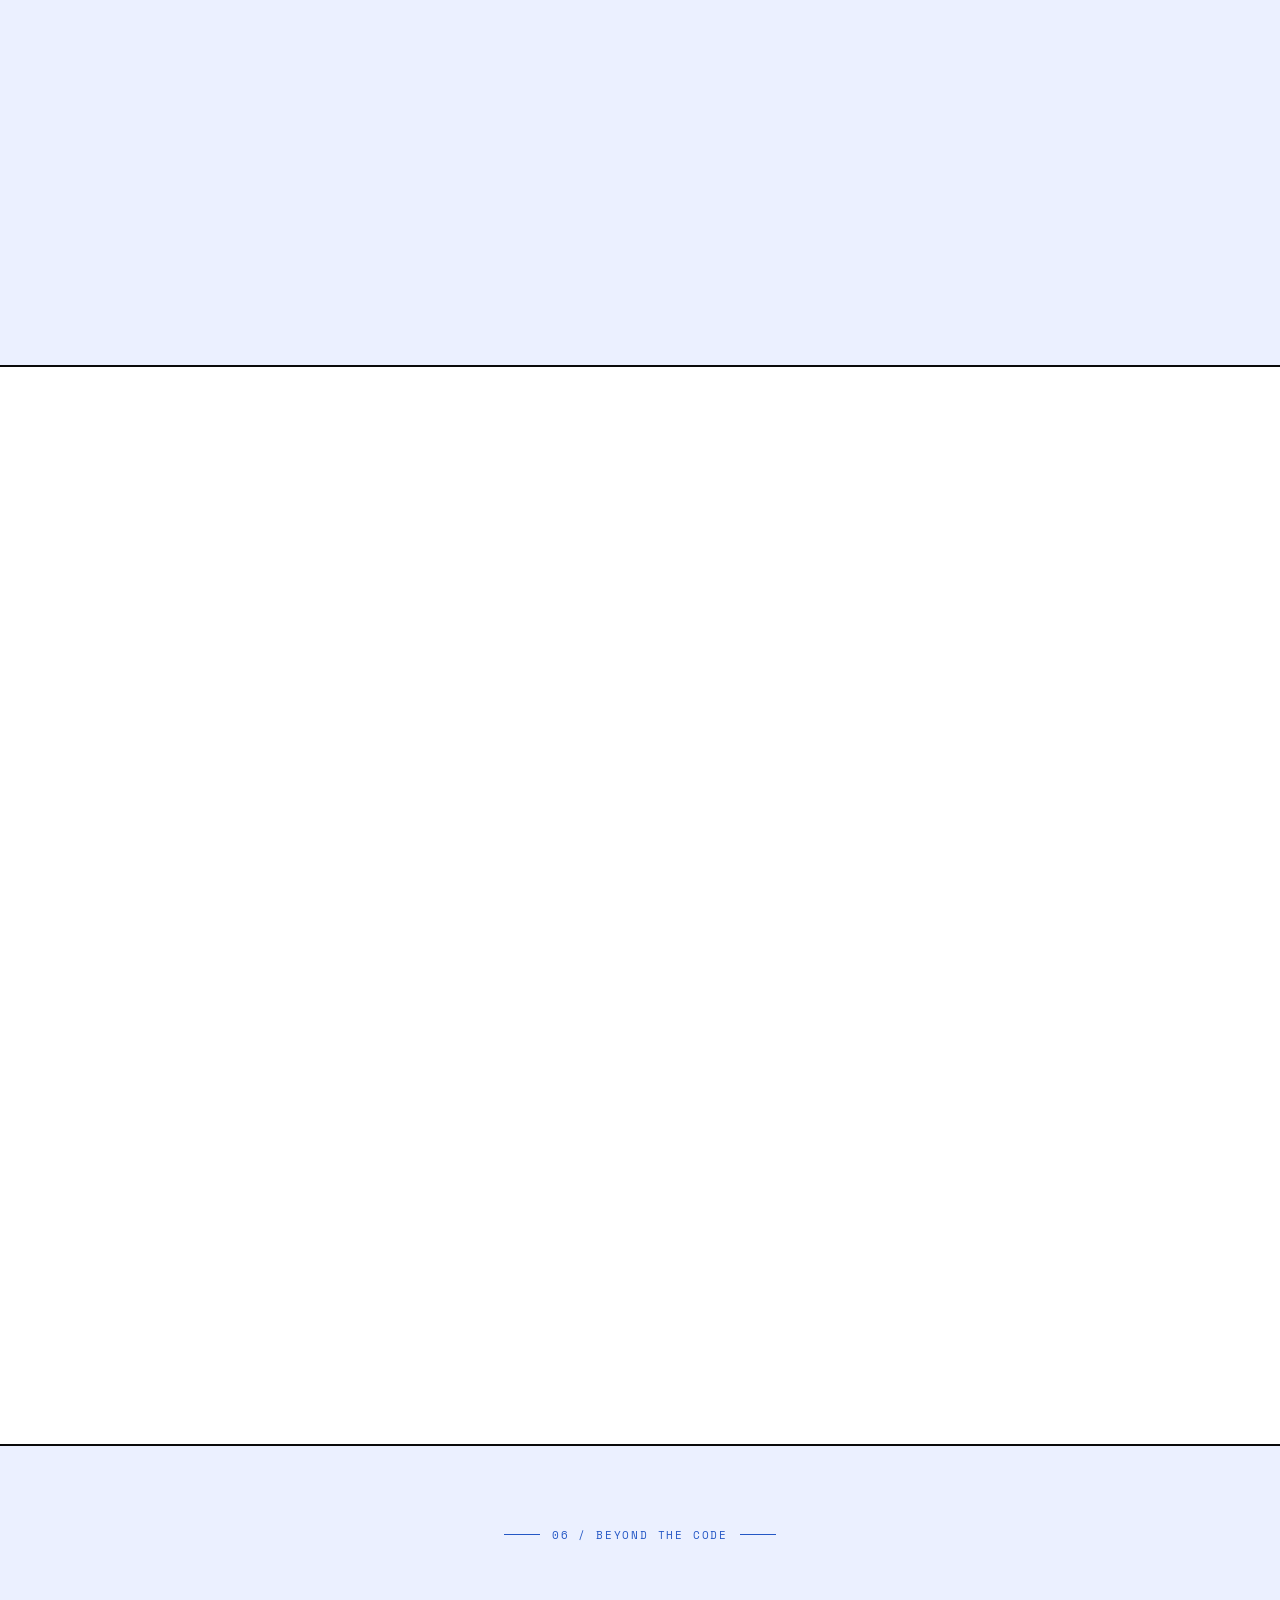
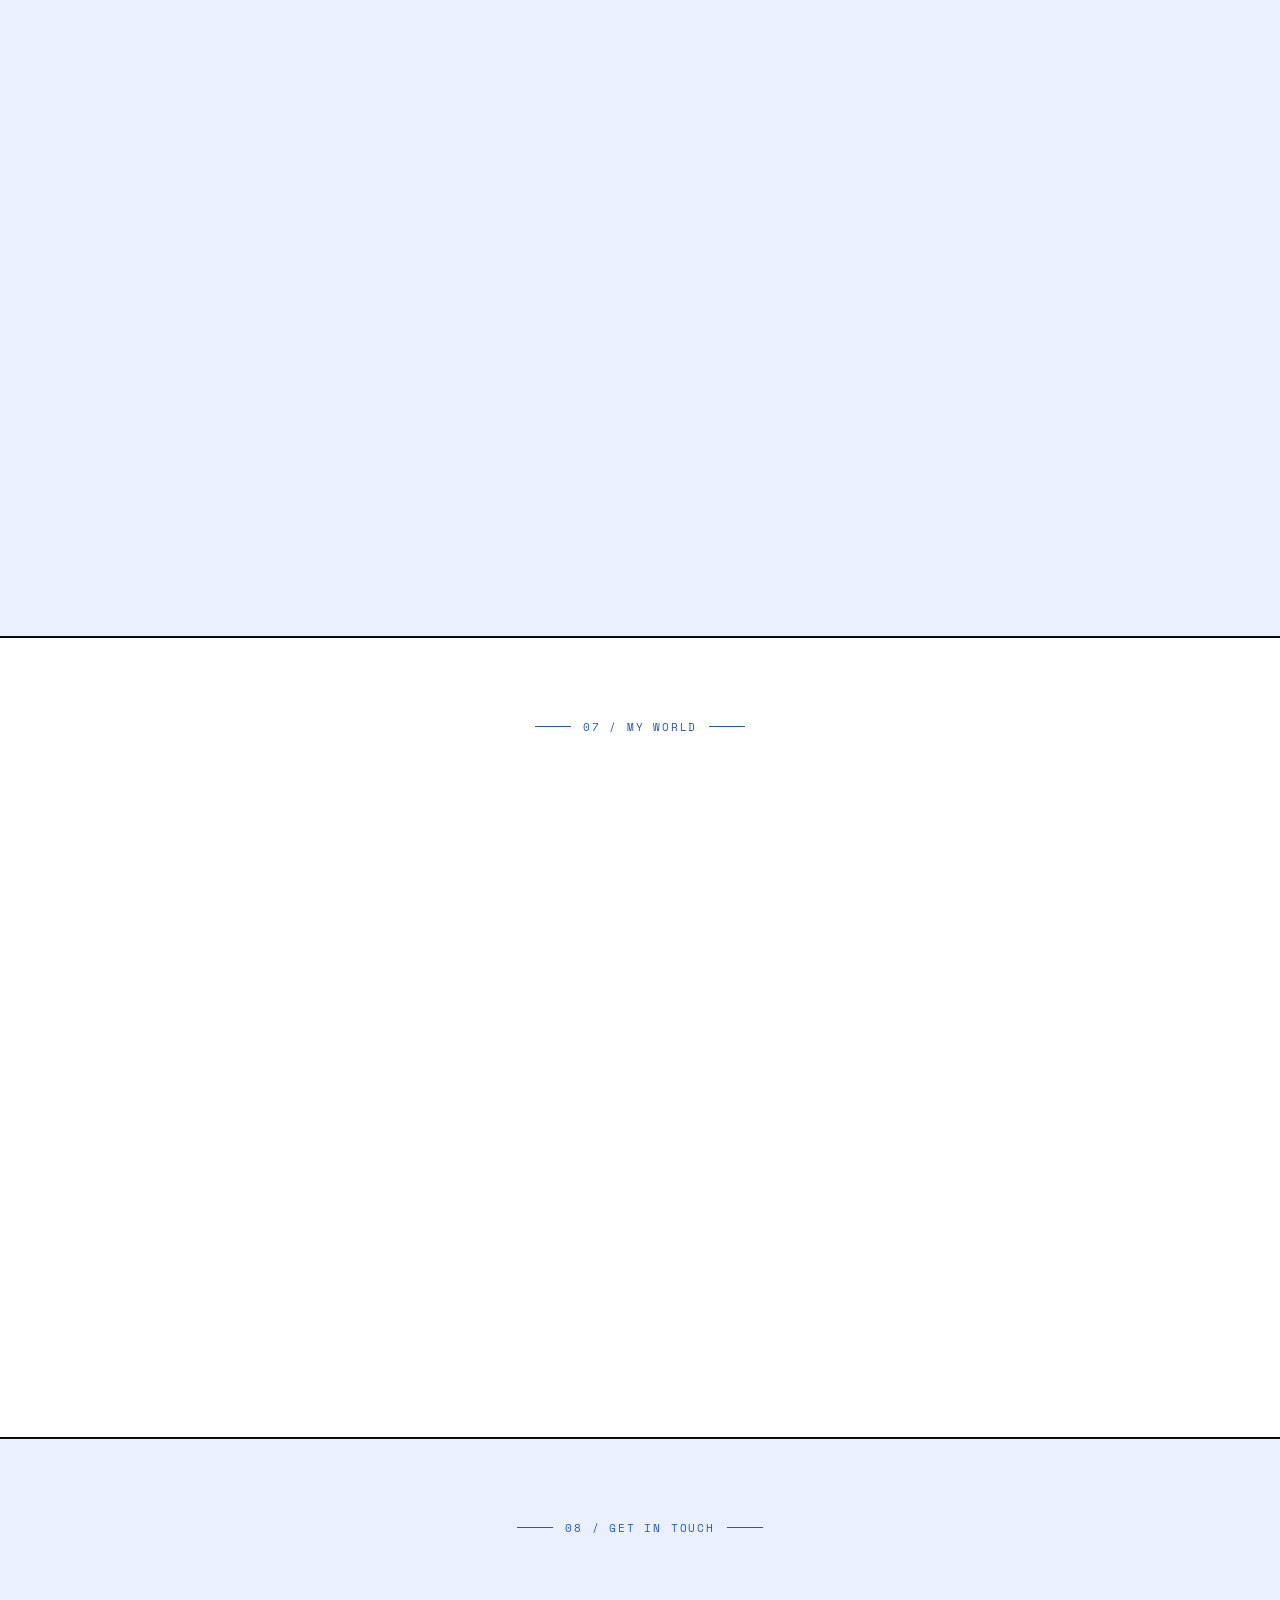
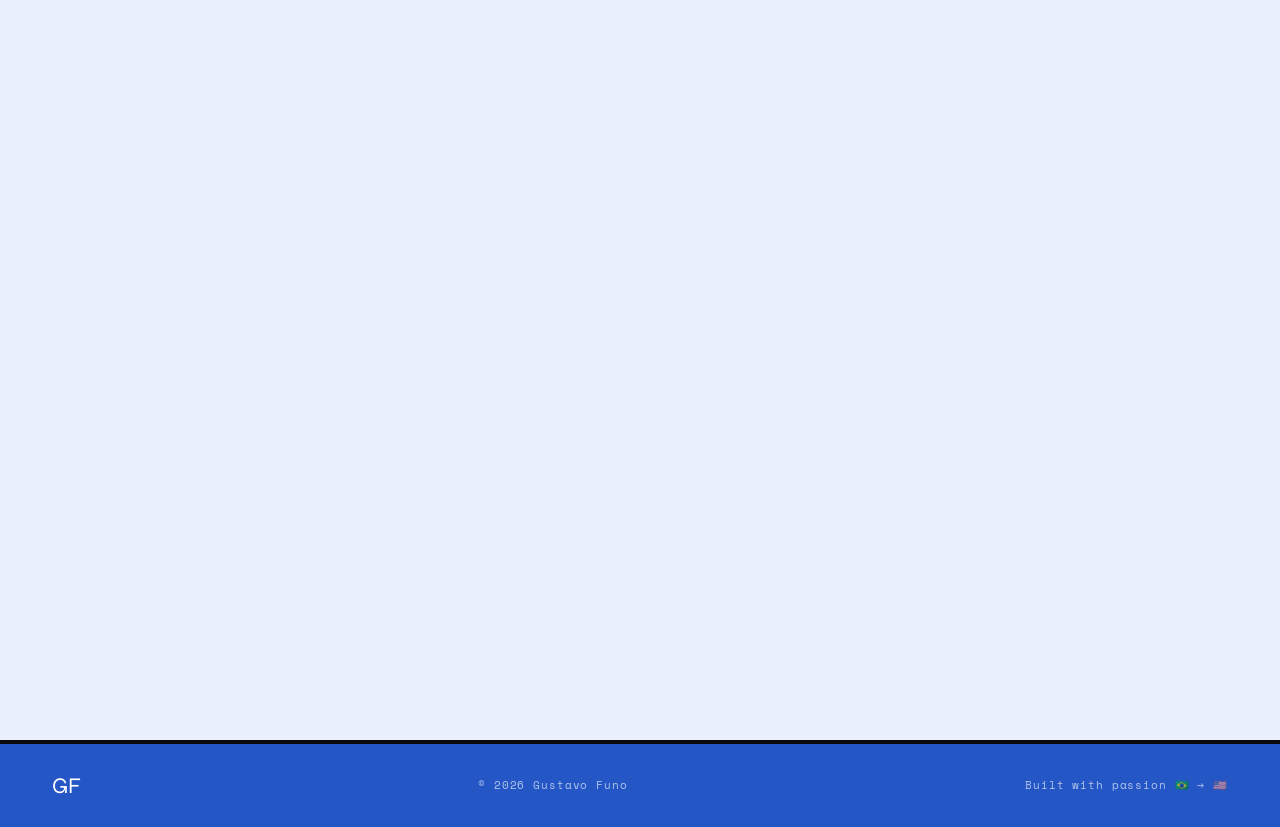
==== commit 98857c35: "Refine: smaller hero name, reduced about photo, tighter section spacing" ====
--- a/gustavo_portifolio.html
+++ b/gustavo_portifolio.html
@@ -28,7 +28,7 @@
 
     /* === UTILS === */
     .wrap{max-width:1240px;margin:0 auto;padding:0 2rem}
-    .sec{padding:100px 0}
+    .sec{padding:80px 0}
     .sec-num{font-family:var(--fm);font-size:.7rem;letter-spacing:.16em;text-transform:uppercase;color:var(--blu);display:flex;align-items:center;justify-content:center;gap:.75rem;margin-bottom:1.25rem}
     .sec-num::before,.sec-num::after{content:'';flex:none;width:36px;height:1px;background:var(--blu)}
     .sec-title{font-family:var(--fd);font-size:clamp(2.5rem,5.5vw,4.5rem);line-height:1;letter-spacing:-.02em;font-weight:800;margin-bottom:3.5rem;text-align:center}
@@ -78,9 +78,9 @@
     .hero-eye{font-family:var(--fm);font-size:.68rem;letter-spacing:.18em;text-transform:uppercase;color:var(--txt-md);margin-bottom:2rem;display:flex;align-items:center;gap:.65rem}
     .hero-eye::before{content:'';display:block;width:28px;height:2px;background:var(--blu);flex:none}
     .name-wrap{overflow:hidden;line-height:.88}
-    .n1,.n2{display:block;font-family:var(--fd);font-size:clamp(3rem,6.5vw,6.5rem);letter-spacing:-.03em;font-weight:800}
+    .n1,.n2{display:block;font-family:var(--fd);font-size:clamp(2.25rem,4vw,4rem);letter-spacing:-.03em;font-weight:700}
     .n1{color:var(--blk);transform:translateY(105%);animation:su .75s var(--ease) .2s forwards}
-    .n2{color:transparent;-webkit-text-stroke:2.5px var(--blk);transform:translateY(105%);animation:su .75s var(--ease) .38s forwards}
+    .n2{color:transparent;-webkit-text-stroke:2px var(--blk);transform:translateY(105%);animation:su .75s var(--ease) .38s forwards}
     @keyframes su{to{transform:translateY(0)}}
     .hero-tag{font-size:.98rem;line-height:1.72;color:var(--txt-md);margin-top:2.25rem;margin-bottom:2.5rem;max-width:380px;opacity:0;transform:translateY(12px);animation:slidefi .65s var(--ease) .7s forwards}
     .hero-btns{display:flex;gap:1rem;flex-wrap:wrap;opacity:0;transform:translateY(12px);animation:slidefi .65s var(--ease) .88s forwards}
@@ -110,7 +110,7 @@
 
     /* === ABOUT === */
     .about{border-bottom:var(--bdr)}
-    .about-g{display:grid;grid-template-columns:1fr 1fr;gap:5rem;align-items:center}
+    .about-g{display:grid;grid-template-columns:1.2fr 0.8fr;gap:4rem;align-items:center}
     .about-t h2{font-family:var(--fd);font-size:clamp(2rem,4vw,3.25rem);line-height:1.05;margin-bottom:1.75rem}
     .about-t p{font-size:.95rem;line-height:1.78;color:var(--txt-md);margin-bottom:1.5rem}
     .tags{display:flex;flex-wrap:wrap;gap:.55rem;margin-bottom:1.75rem}
@@ -119,7 +119,7 @@
     .flag{height:22px;width:auto;border:1px solid var(--gry2)}
     .fl-ar{font-family:var(--fm);font-size:.8rem;color:var(--txt-md)}
     .about-ph{position:relative}
-    .about-ph img{width:100%;aspect-ratio:3/4;object-fit:cover;border:var(--bdr);box-shadow:var(--sh-lg);display:block}
+    .about-ph img{width:85%;max-width:340px;aspect-ratio:4/5;object-fit:cover;border:var(--bdr);box-shadow:var(--sh);display:block}
     .about-lbl{position:absolute;bottom:0;left:0;right:0;background:var(--blu);color:var(--wht);padding:.9rem 1.25rem;font-family:var(--fm);font-size:.65rem;letter-spacing:.1em;text-transform:uppercase;border:var(--bdr);border-top:none}
 
     /* === SKILLS === */
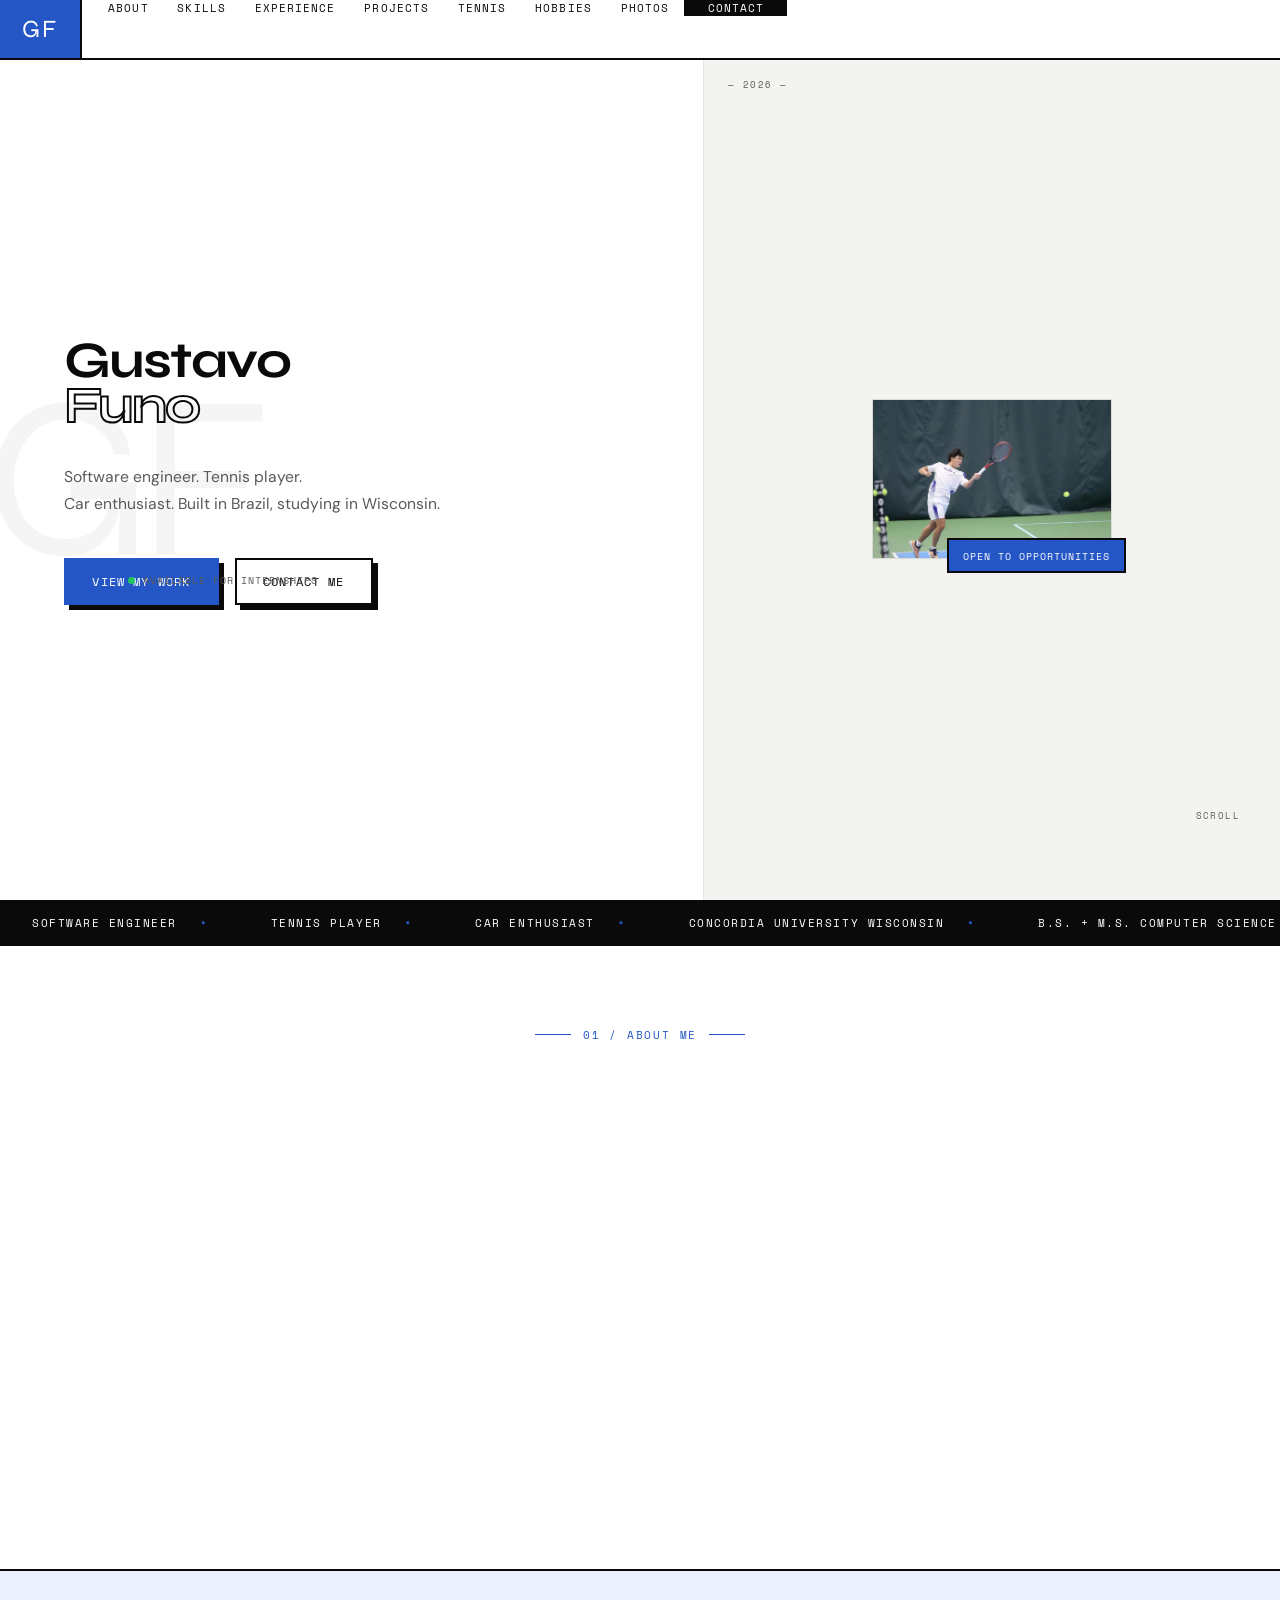
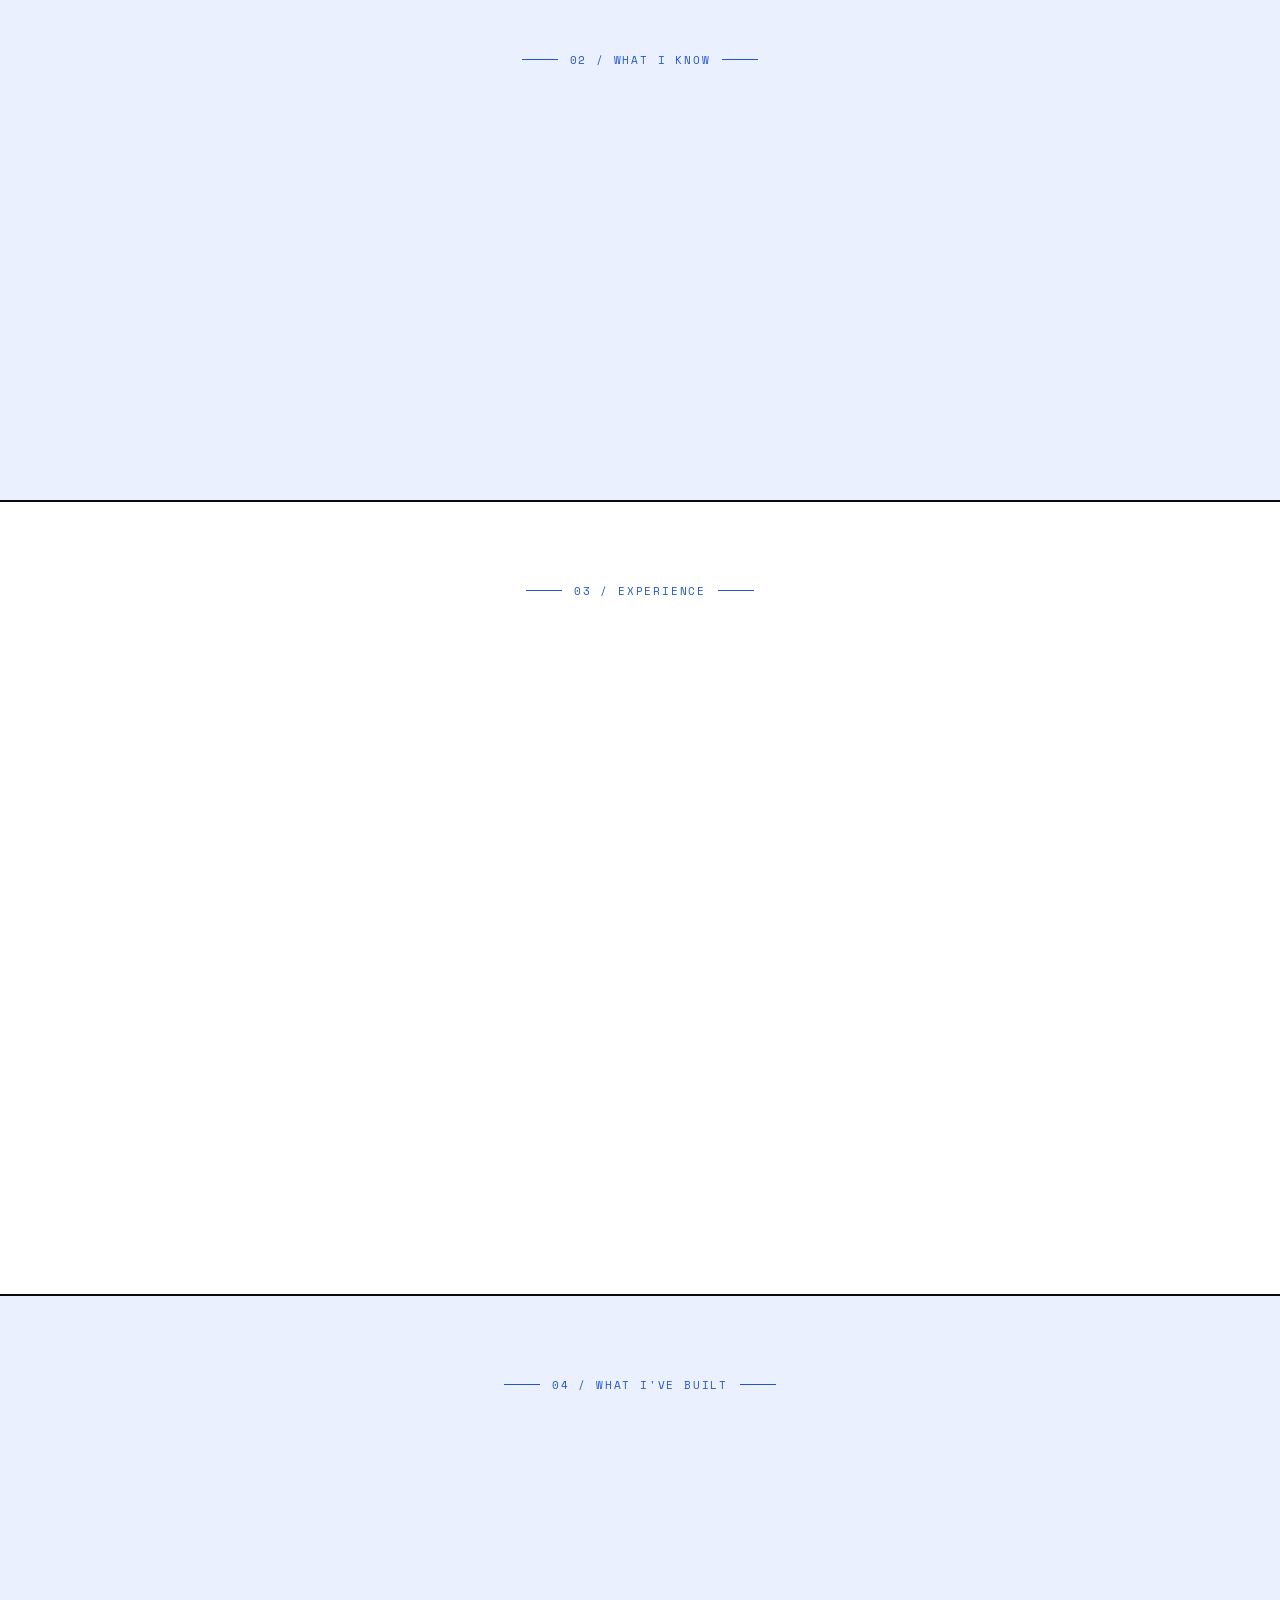
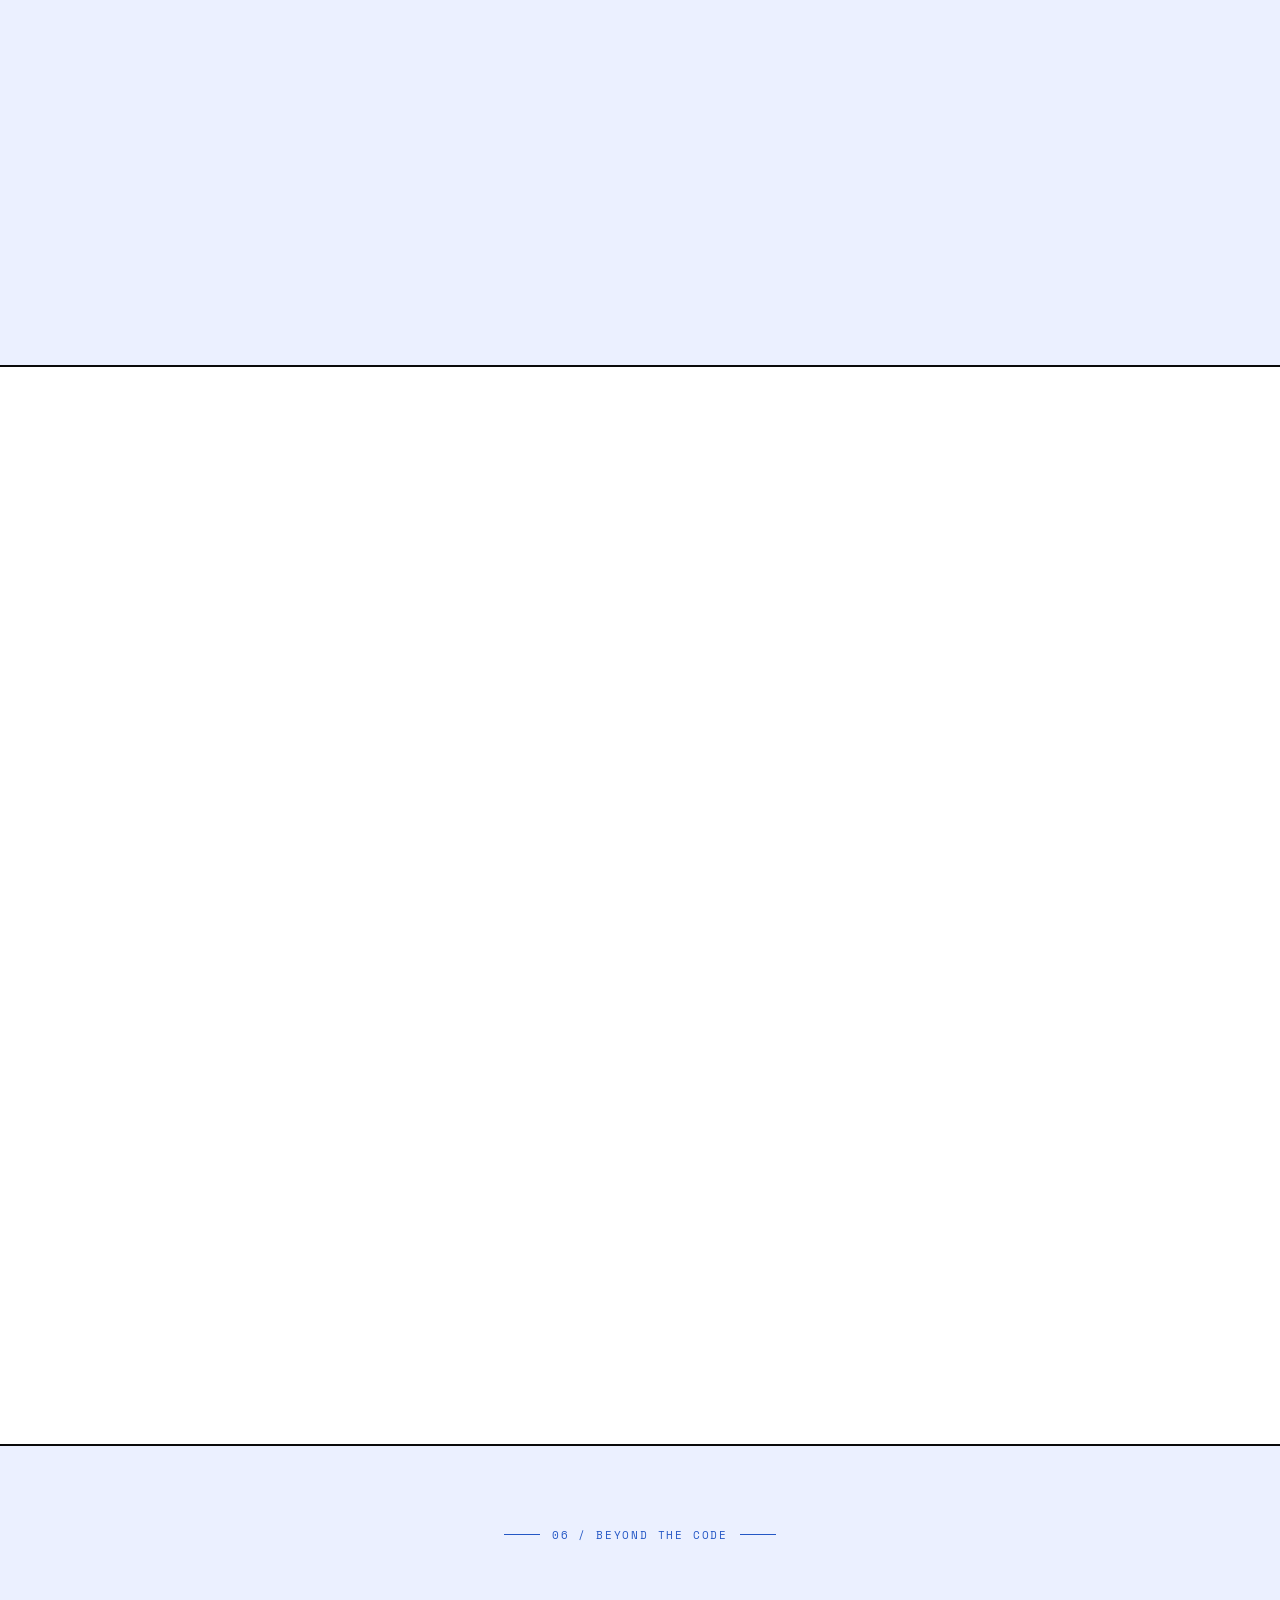
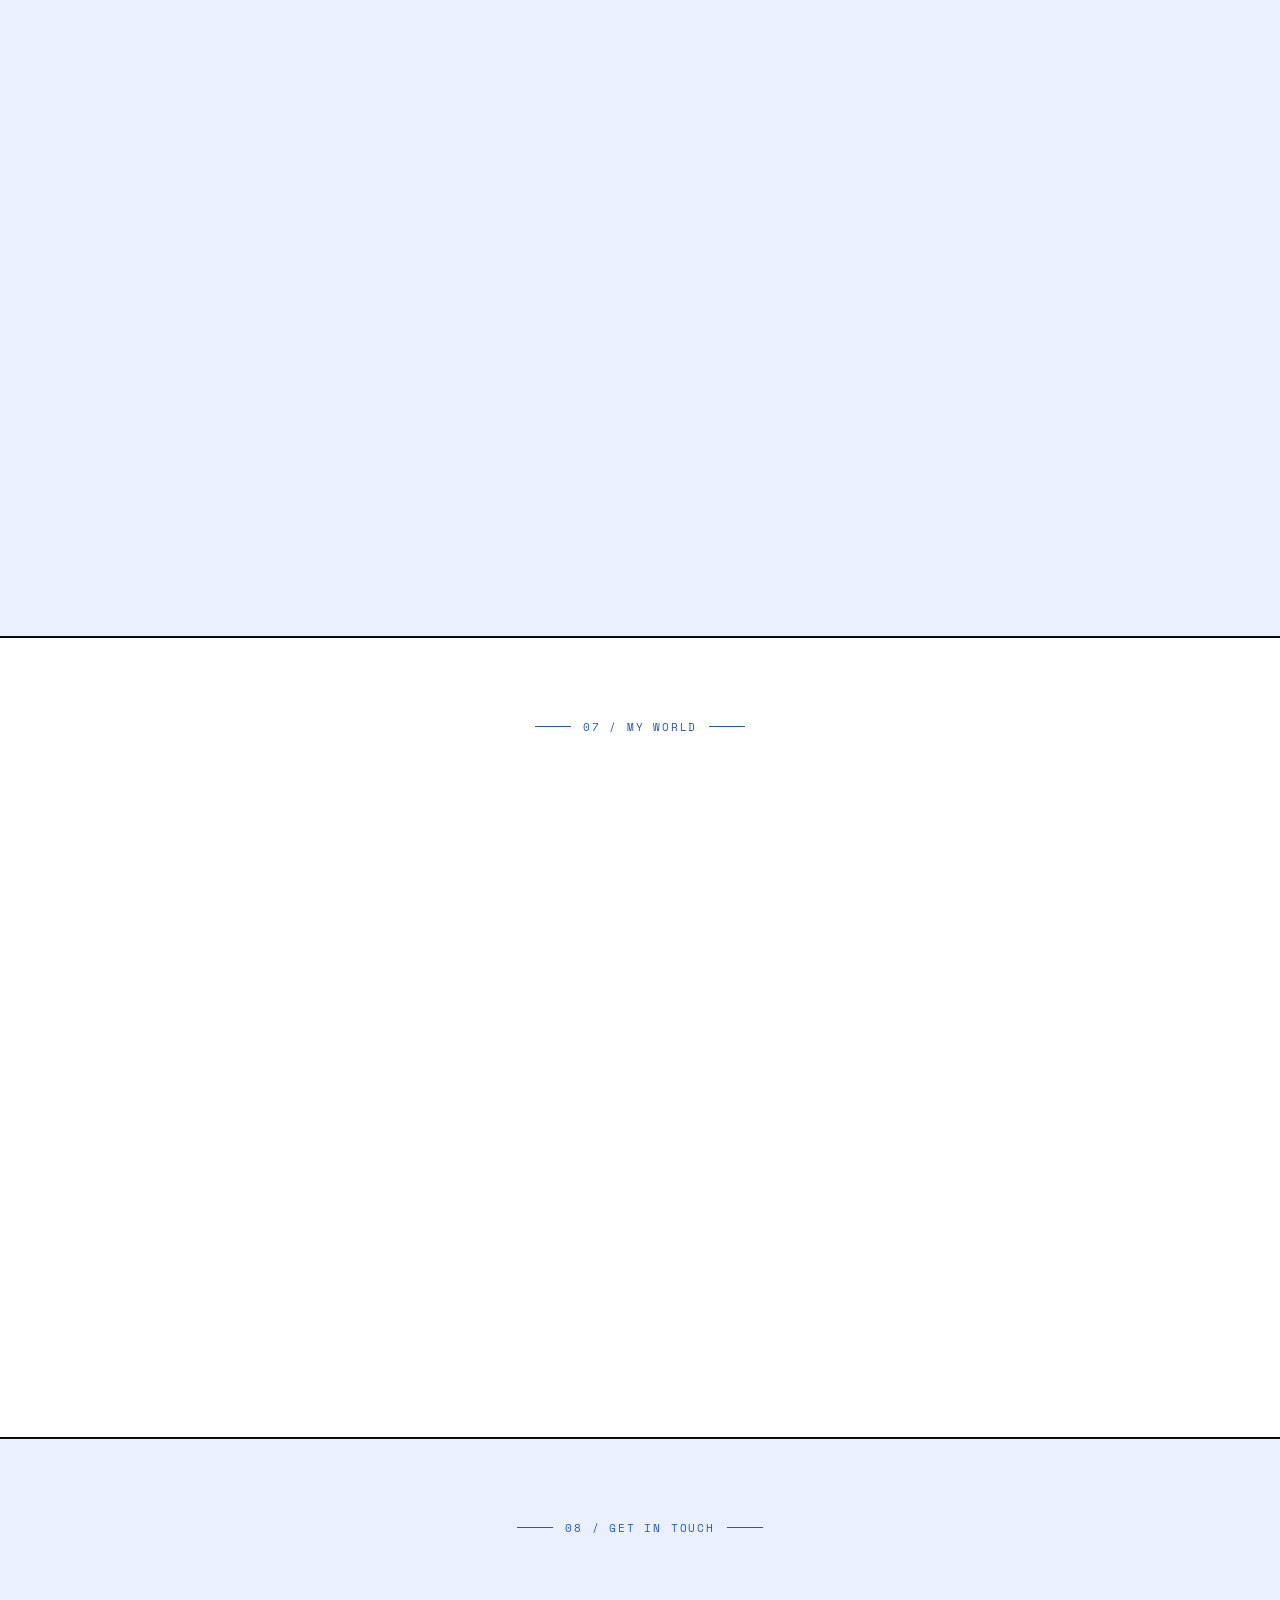
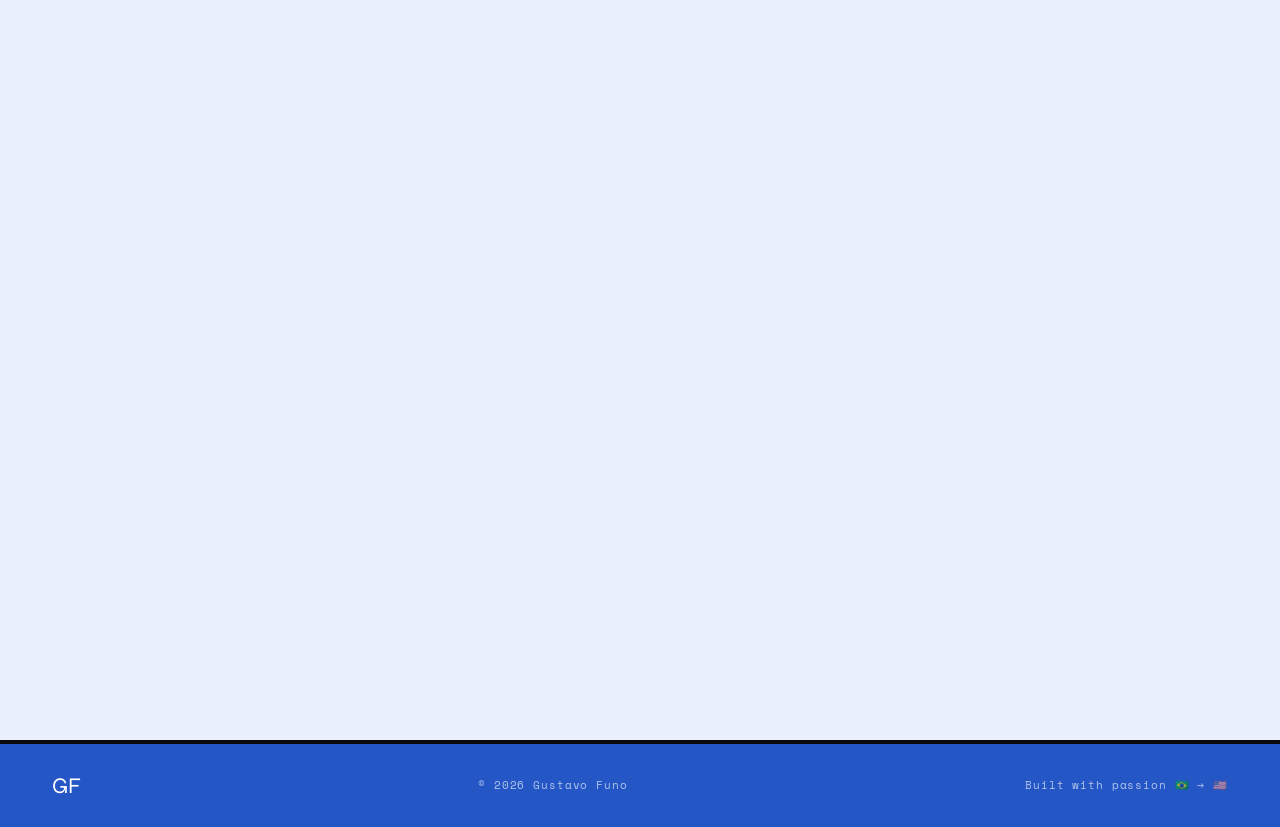
==== commit a36a6239: "Hero: reduce photo size and show full image without crop" ====
--- a/gustavo_portifolio.html
+++ b/gustavo_portifolio.html
@@ -93,7 +93,7 @@
     .hero-r::before{content:'';position:absolute;inset:0;background-image:radial-gradient(circle,var(--gry2) 1px,transparent 1px);background-size:24px 24px;opacity:.45;pointer-events:none}
     .hero-yr{position:absolute;top:1.25rem;left:1.5rem;font-family:var(--fm);font-size:.58rem;letter-spacing:.16em;color:var(--txt-md);text-transform:uppercase;opacity:0;animation:fi .5s var(--ease) .3s forwards;z-index:1}
     .img-wrap{position:relative;z-index:1}
-    .hero-img{width:100%;max-width:340px;aspect-ratio:4/5;object-fit:cover;object-position:center top;border:1px solid rgba(0,0,0,0.1);box-shadow:0 28px 70px rgba(0,0,0,0.1);display:block;clip-path:inset(100% 0 0 0);animation:wipe .95s var(--ease) .45s forwards}
+    .hero-img{width:100%;max-width:240px;display:block;border:1px solid rgba(0,0,0,0.1);box-shadow:0 28px 70px rgba(0,0,0,0.1);clip-path:inset(100% 0 0 0);animation:wipe .95s var(--ease) .45s forwards}
     @keyframes wipe{to{clip-path:inset(0 0 0 0)}}
     .hero-bdg{position:absolute;bottom:-14px;right:-14px;background:var(--blu);color:var(--wht);border:var(--bdr);padding:.55rem .9rem;font-family:var(--fm);font-size:.6rem;letter-spacing:.1em;text-transform:uppercase;white-space:nowrap;opacity:0;animation:fi .5s var(--ease) 1.4s forwards,float 3.5s ease-in-out 1.9s infinite}
     @keyframes float{0%,100%{transform:translateY(0)}50%{transform:translateY(-7px)}}
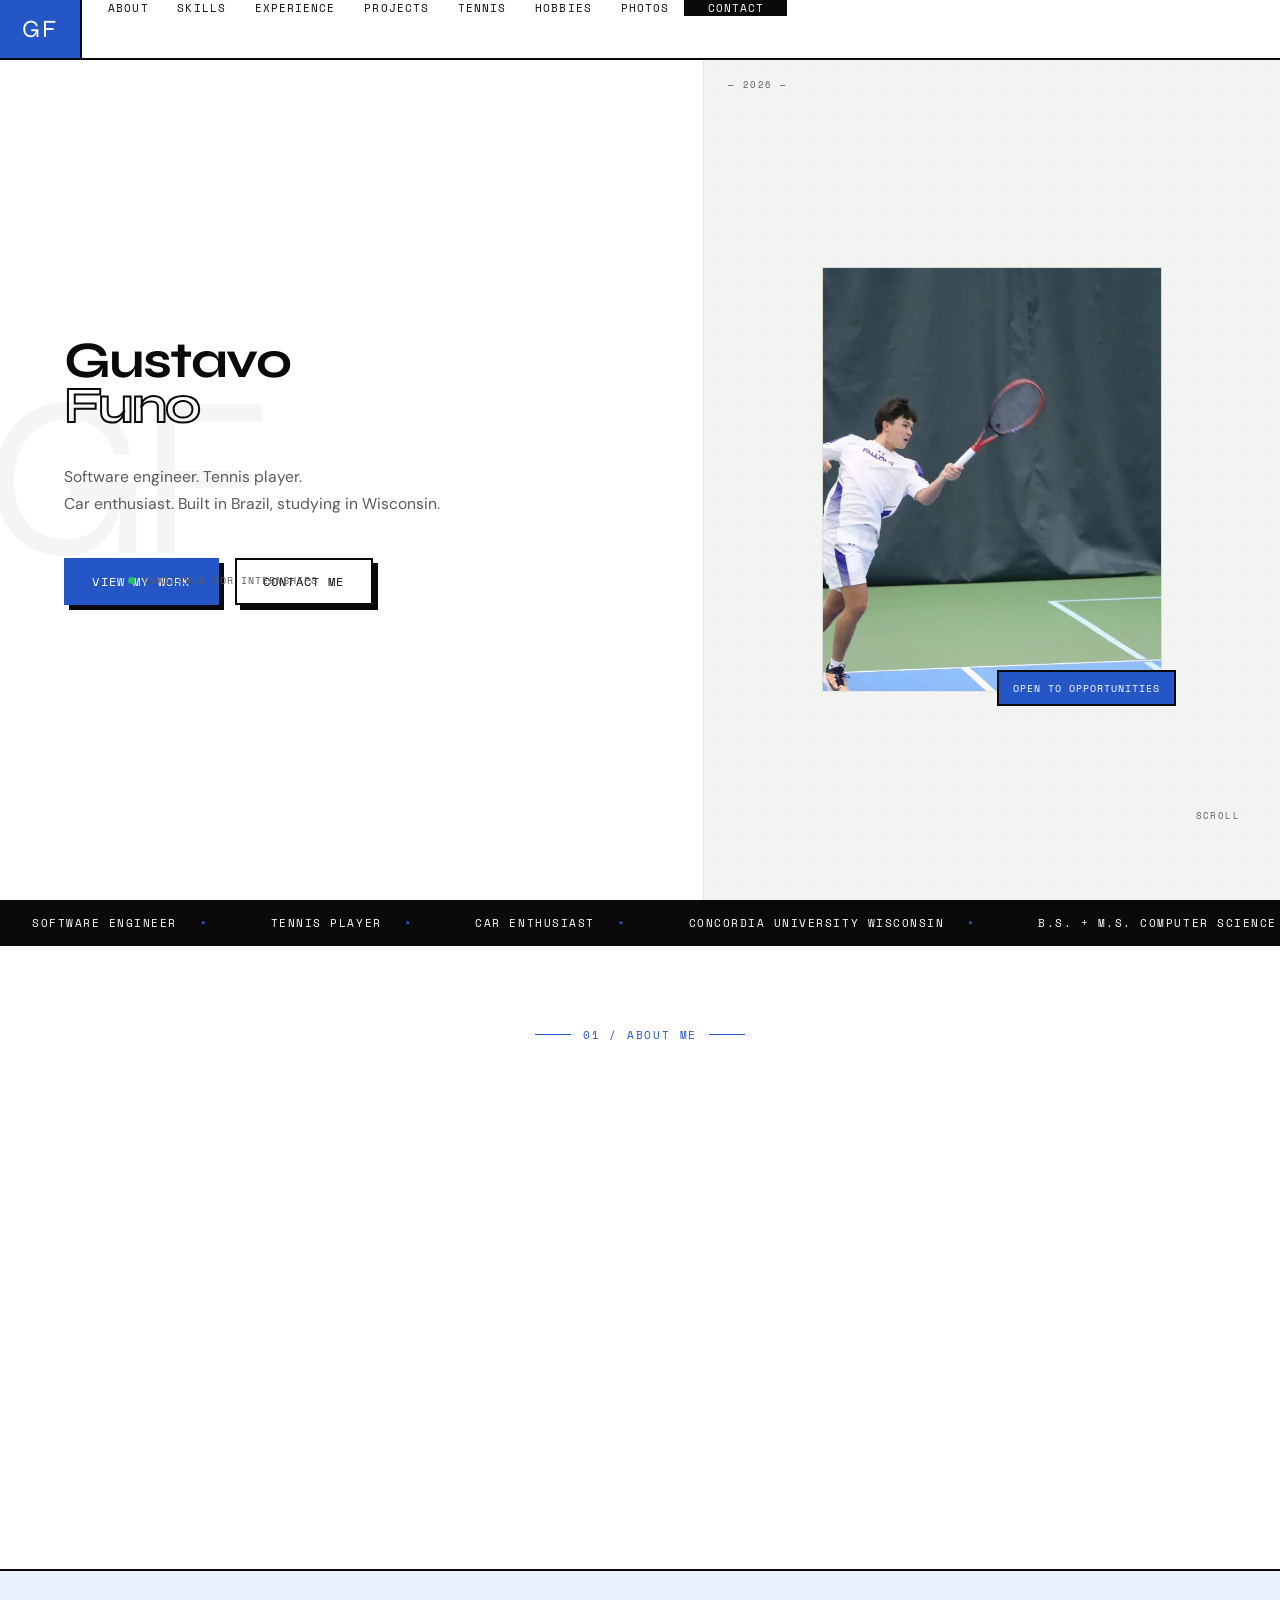
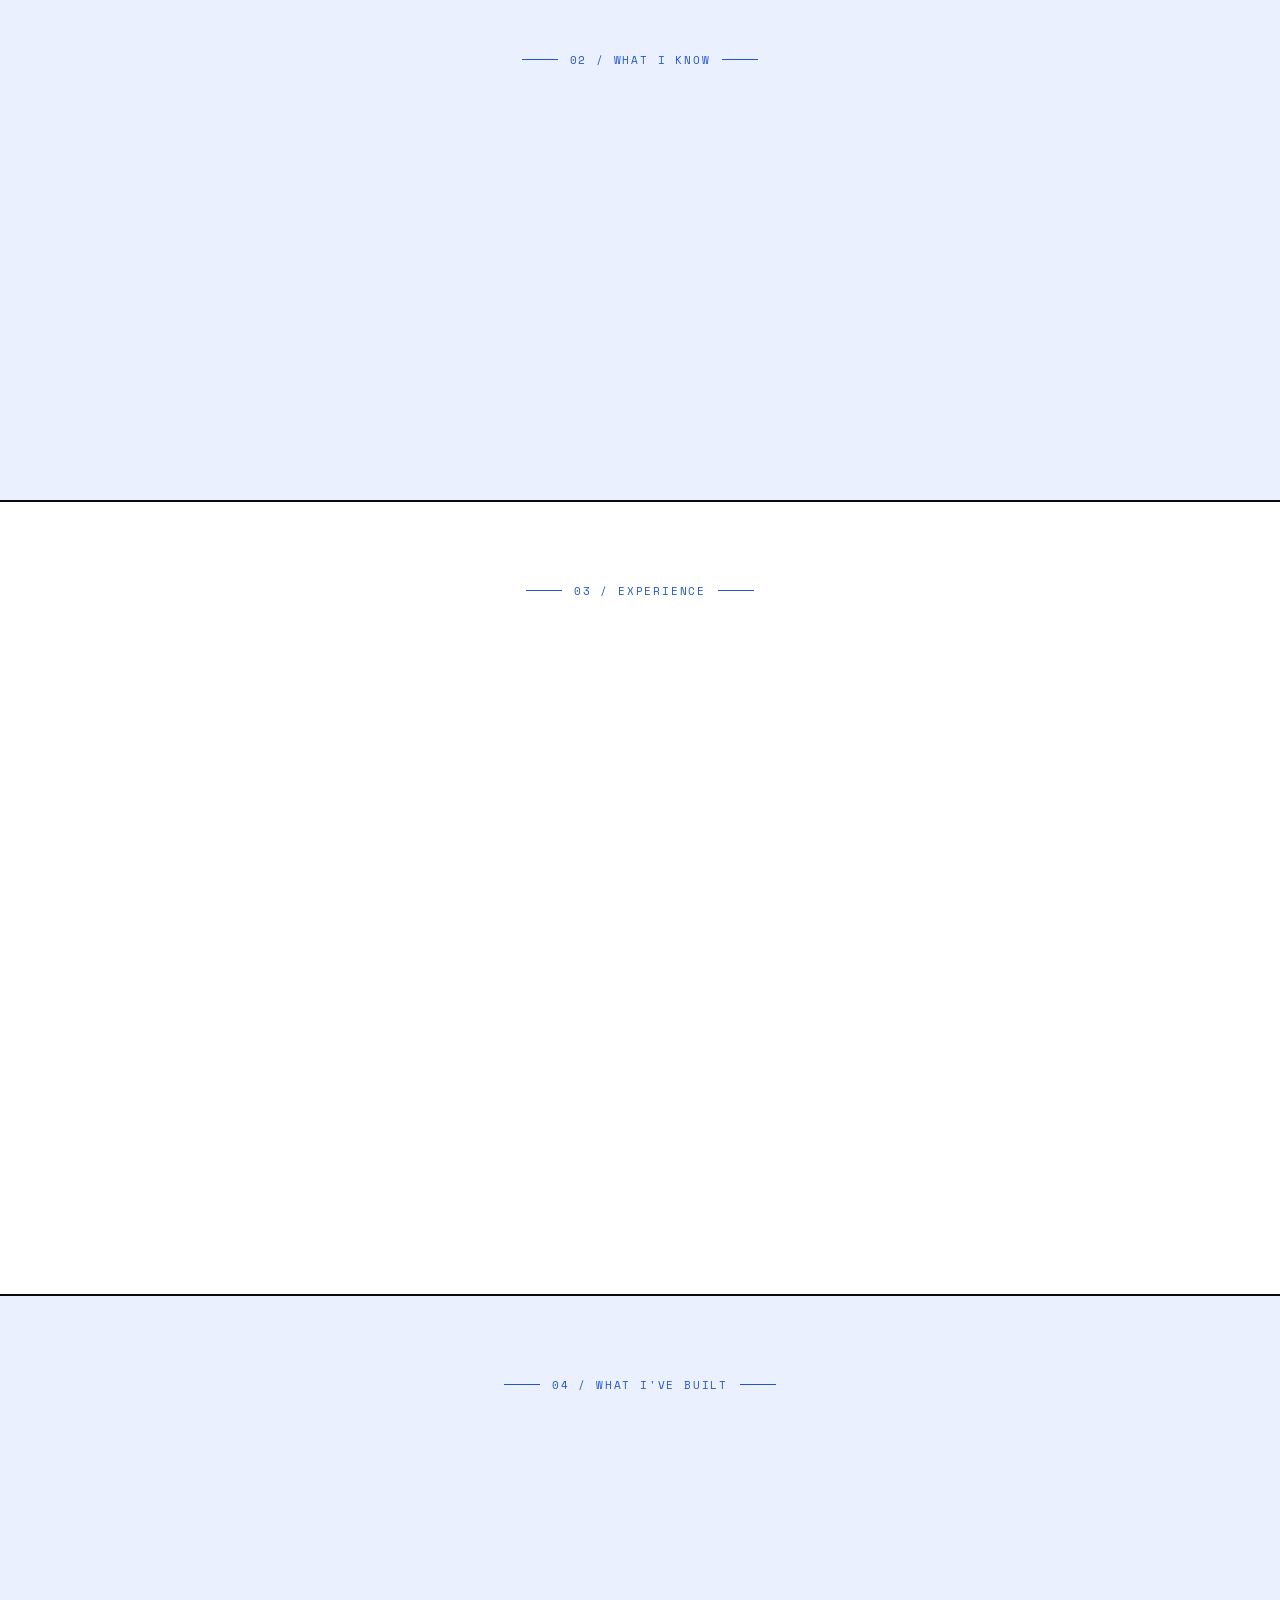
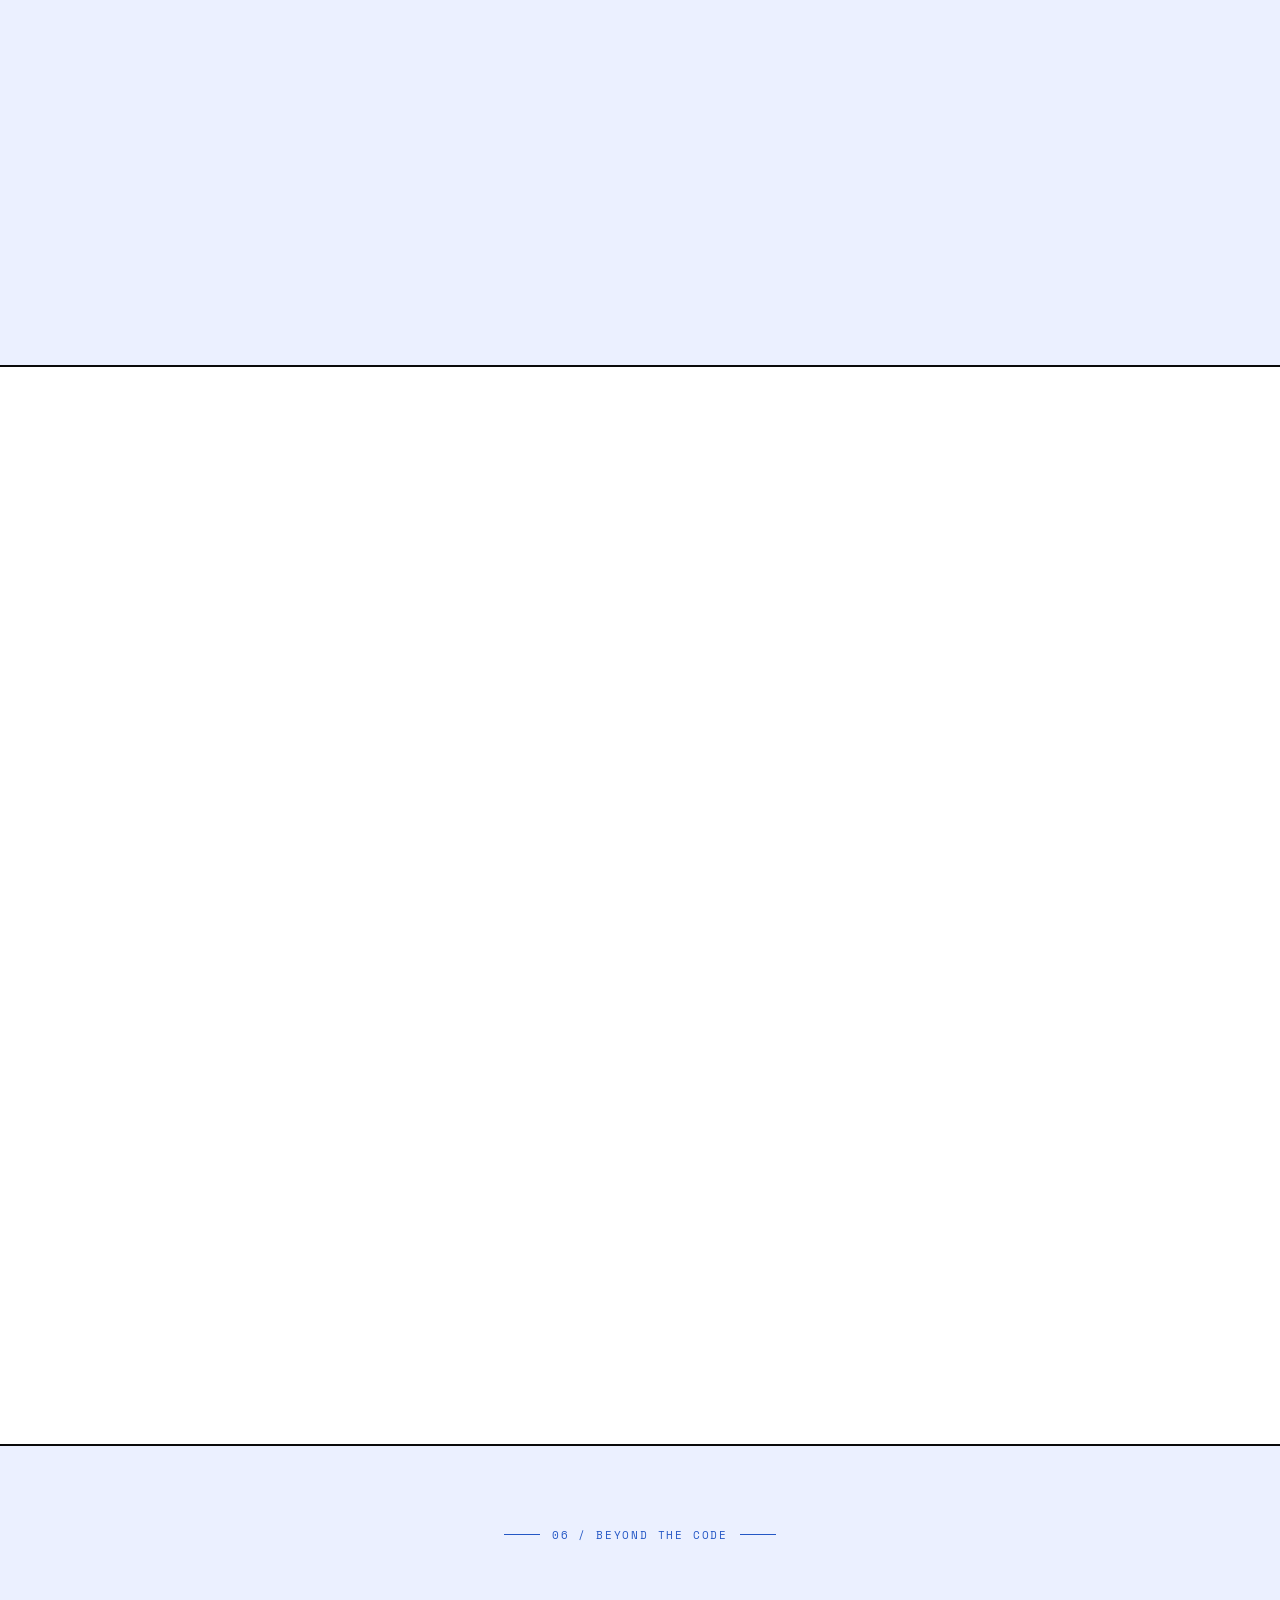
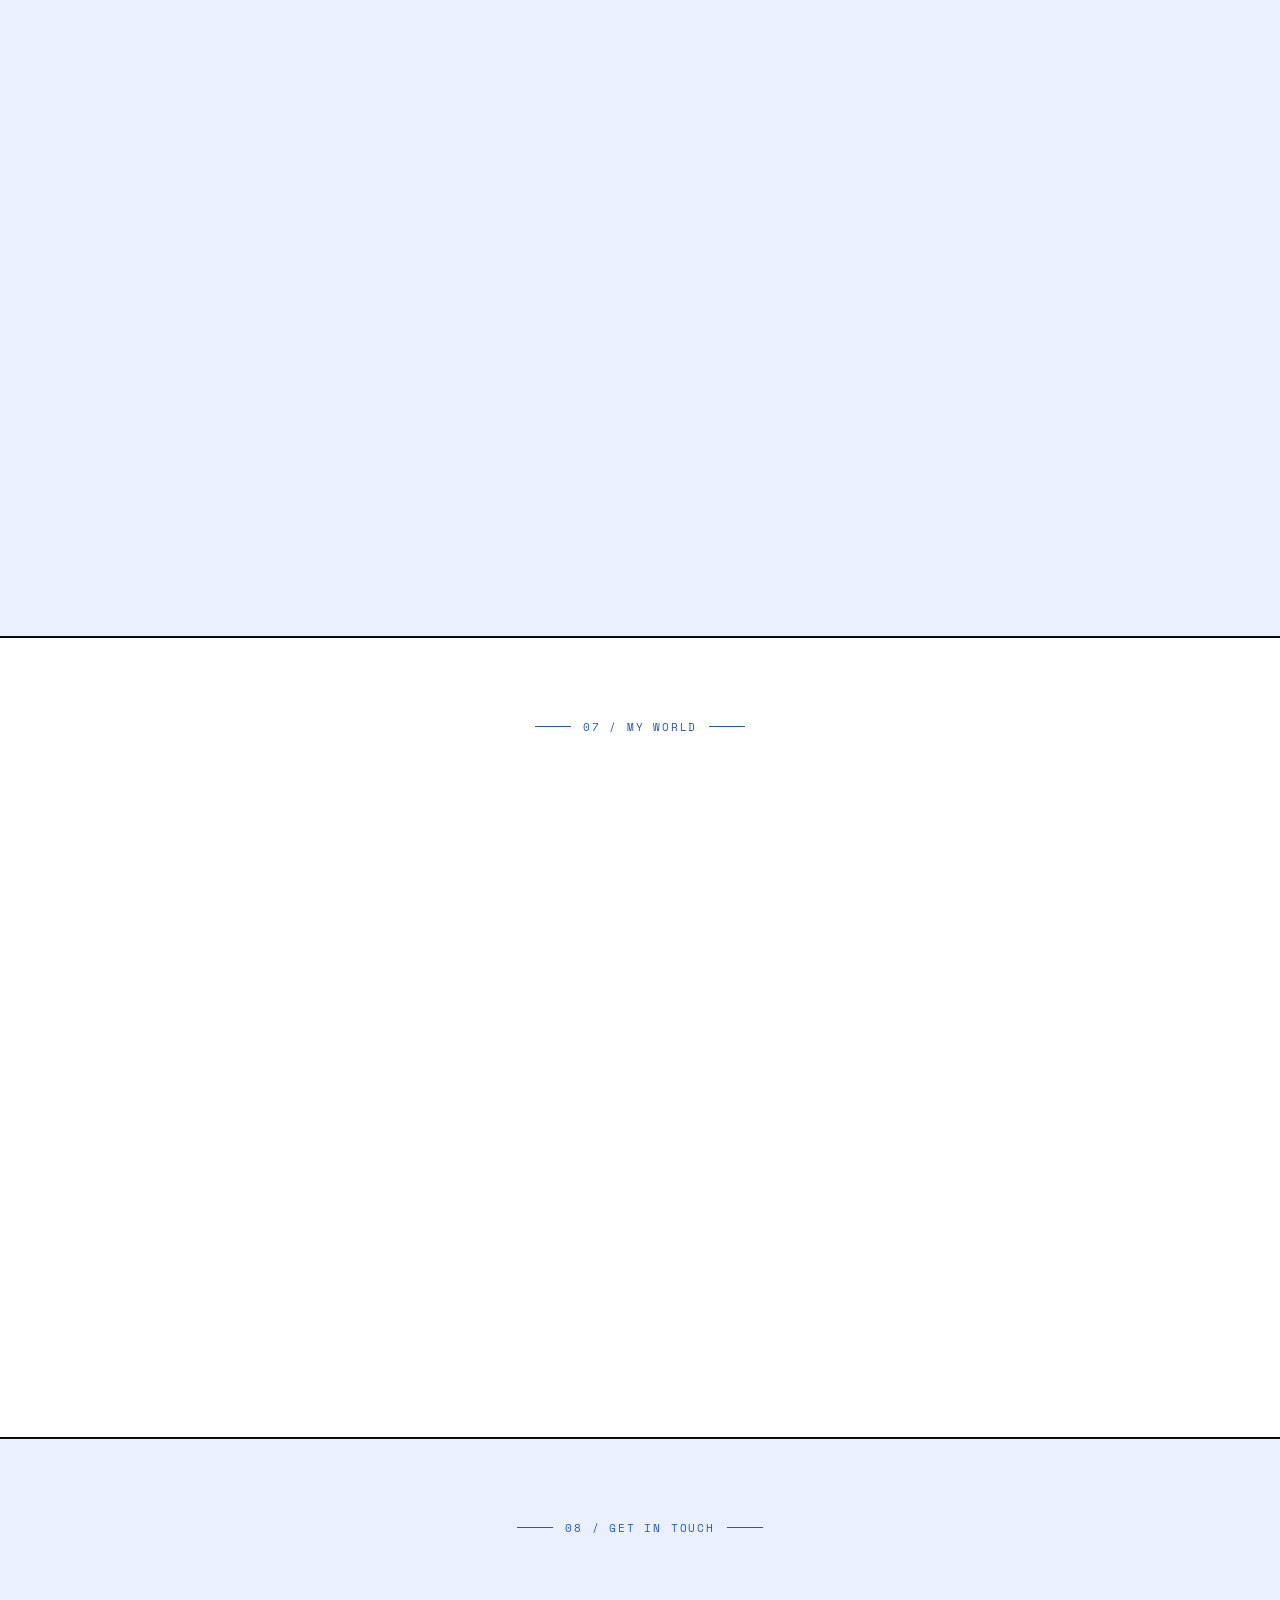
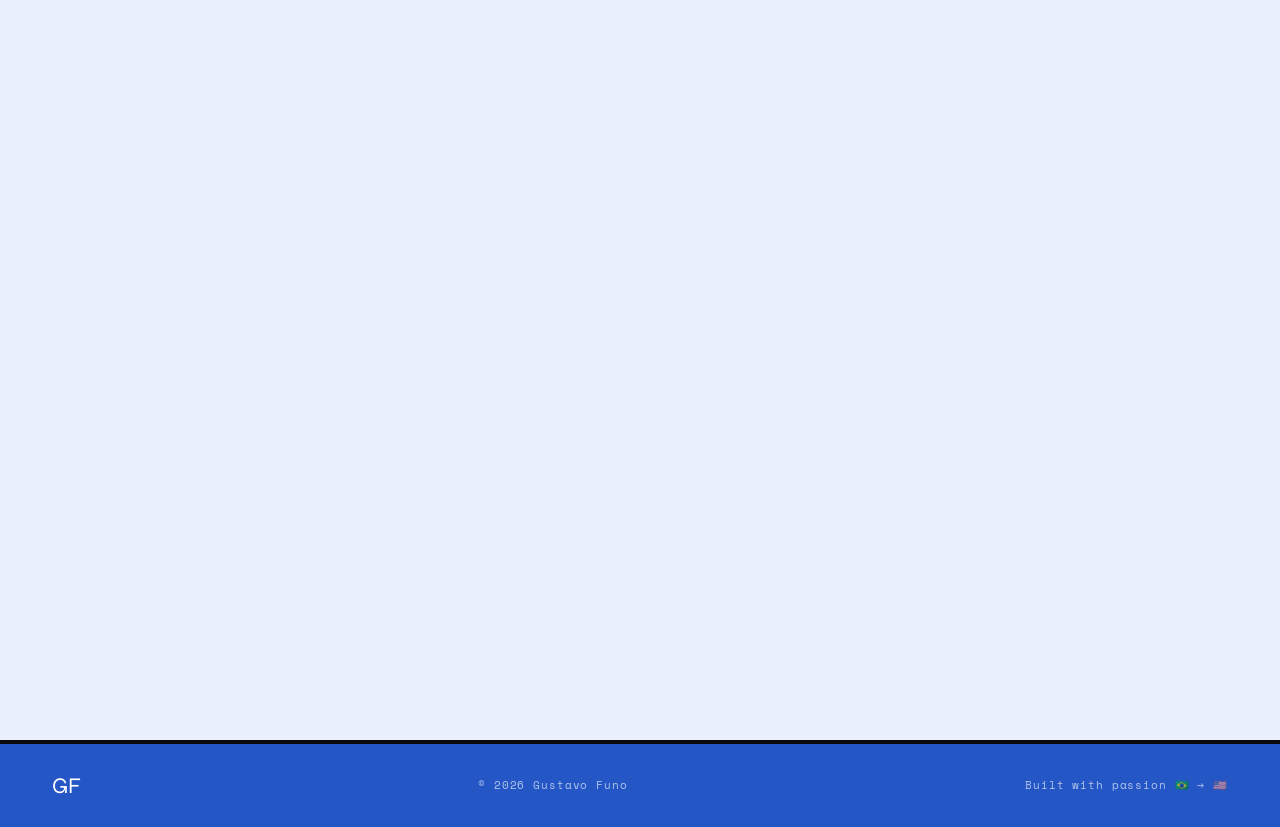
==== commit e9f5a6db: "Revert "Hero: reduce photo size and show full image without crop" This reverts commit a36a6239e2b191" ====
--- a/gustavo_portifolio.html
+++ b/gustavo_portifolio.html
@@ -93,7 +93,7 @@
     .hero-r::before{content:'';position:absolute;inset:0;background-image:radial-gradient(circle,var(--gry2) 1px,transparent 1px);background-size:24px 24px;opacity:.45;pointer-events:none}
     .hero-yr{position:absolute;top:1.25rem;left:1.5rem;font-family:var(--fm);font-size:.58rem;letter-spacing:.16em;color:var(--txt-md);text-transform:uppercase;opacity:0;animation:fi .5s var(--ease) .3s forwards;z-index:1}
     .img-wrap{position:relative;z-index:1}
-    .hero-img{width:100%;max-width:240px;display:block;border:1px solid rgba(0,0,0,0.1);box-shadow:0 28px 70px rgba(0,0,0,0.1);clip-path:inset(100% 0 0 0);animation:wipe .95s var(--ease) .45s forwards}
+    .hero-img{width:100%;max-width:340px;aspect-ratio:4/5;object-fit:cover;object-position:center top;border:1px solid rgba(0,0,0,0.1);box-shadow:0 28px 70px rgba(0,0,0,0.1);display:block;clip-path:inset(100% 0 0 0);animation:wipe .95s var(--ease) .45s forwards}
     @keyframes wipe{to{clip-path:inset(0 0 0 0)}}
     .hero-bdg{position:absolute;bottom:-14px;right:-14px;background:var(--blu);color:var(--wht);border:var(--bdr);padding:.55rem .9rem;font-family:var(--fm);font-size:.6rem;letter-spacing:.1em;text-transform:uppercase;white-space:nowrap;opacity:0;animation:fi .5s var(--ease) 1.4s forwards,float 3.5s ease-in-out 1.9s infinite}
     @keyframes float{0%,100%{transform:translateY(0)}50%{transform:translateY(-7px)}}
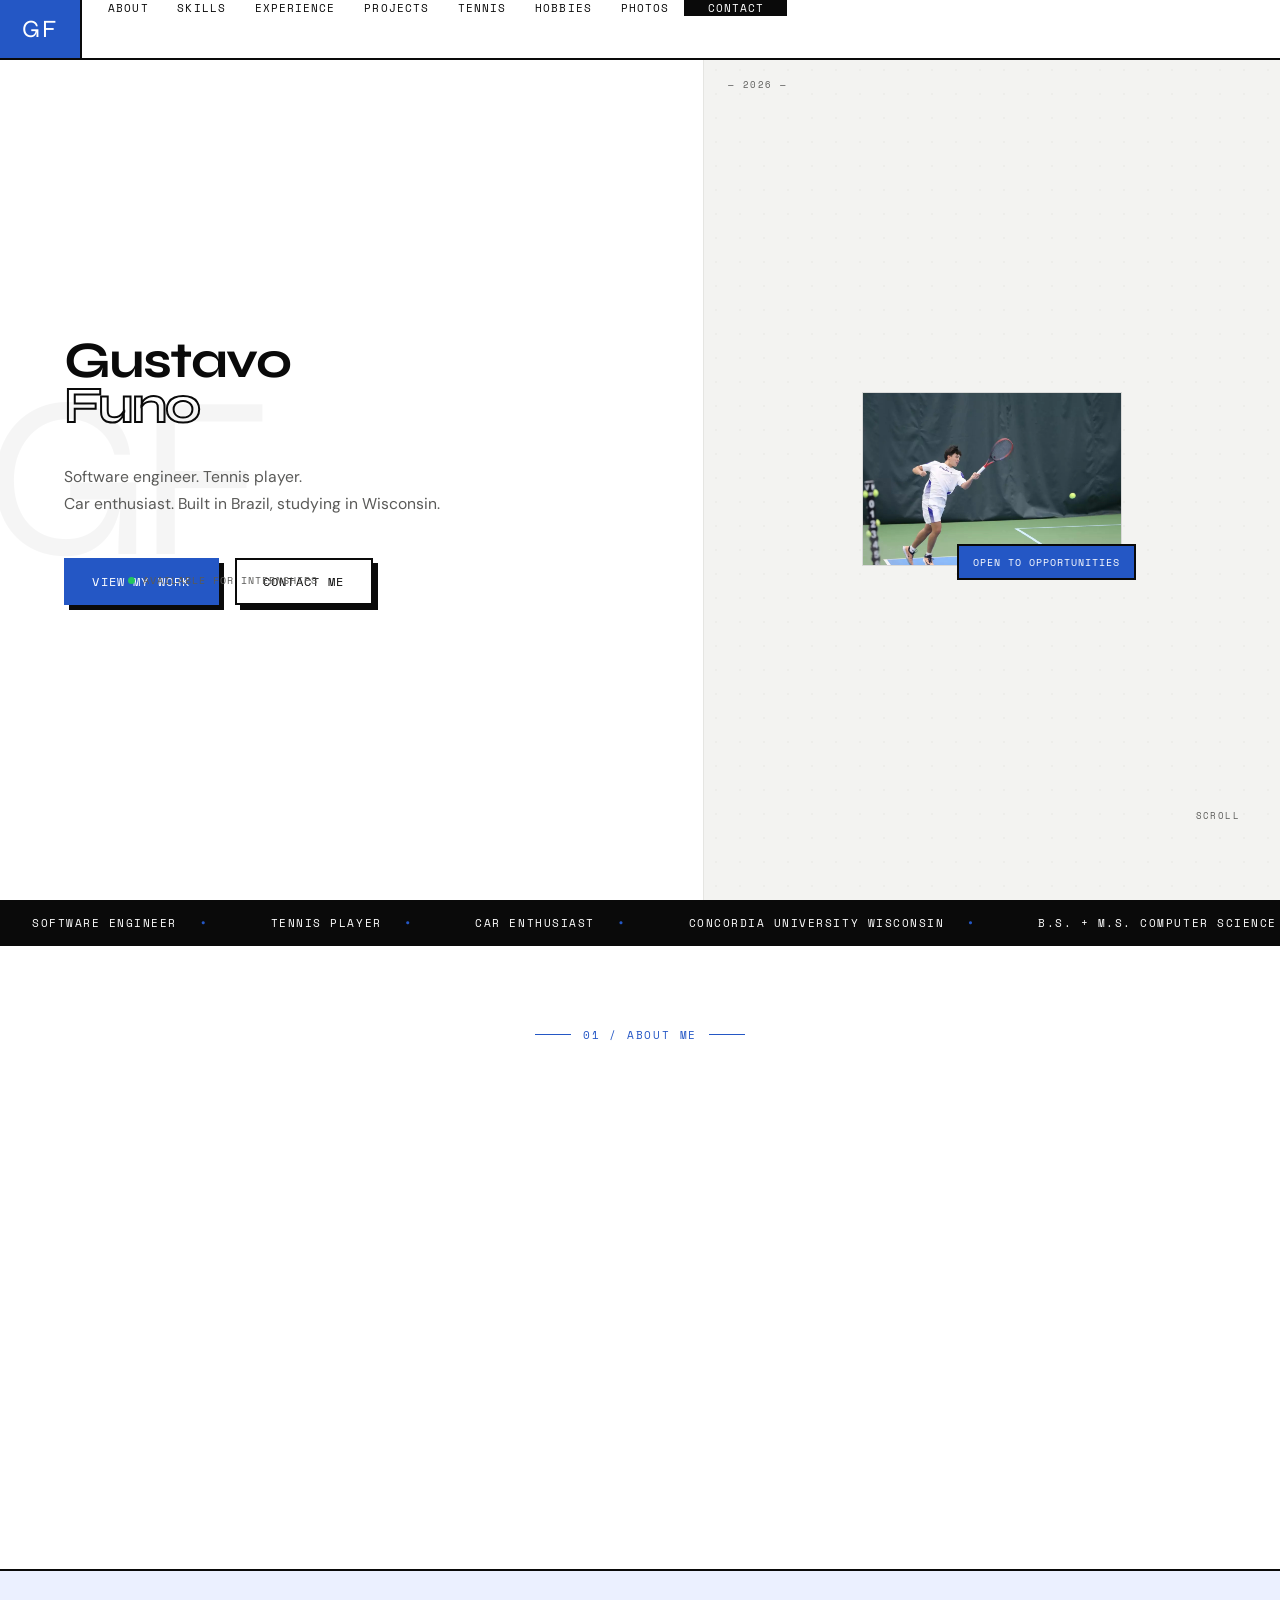
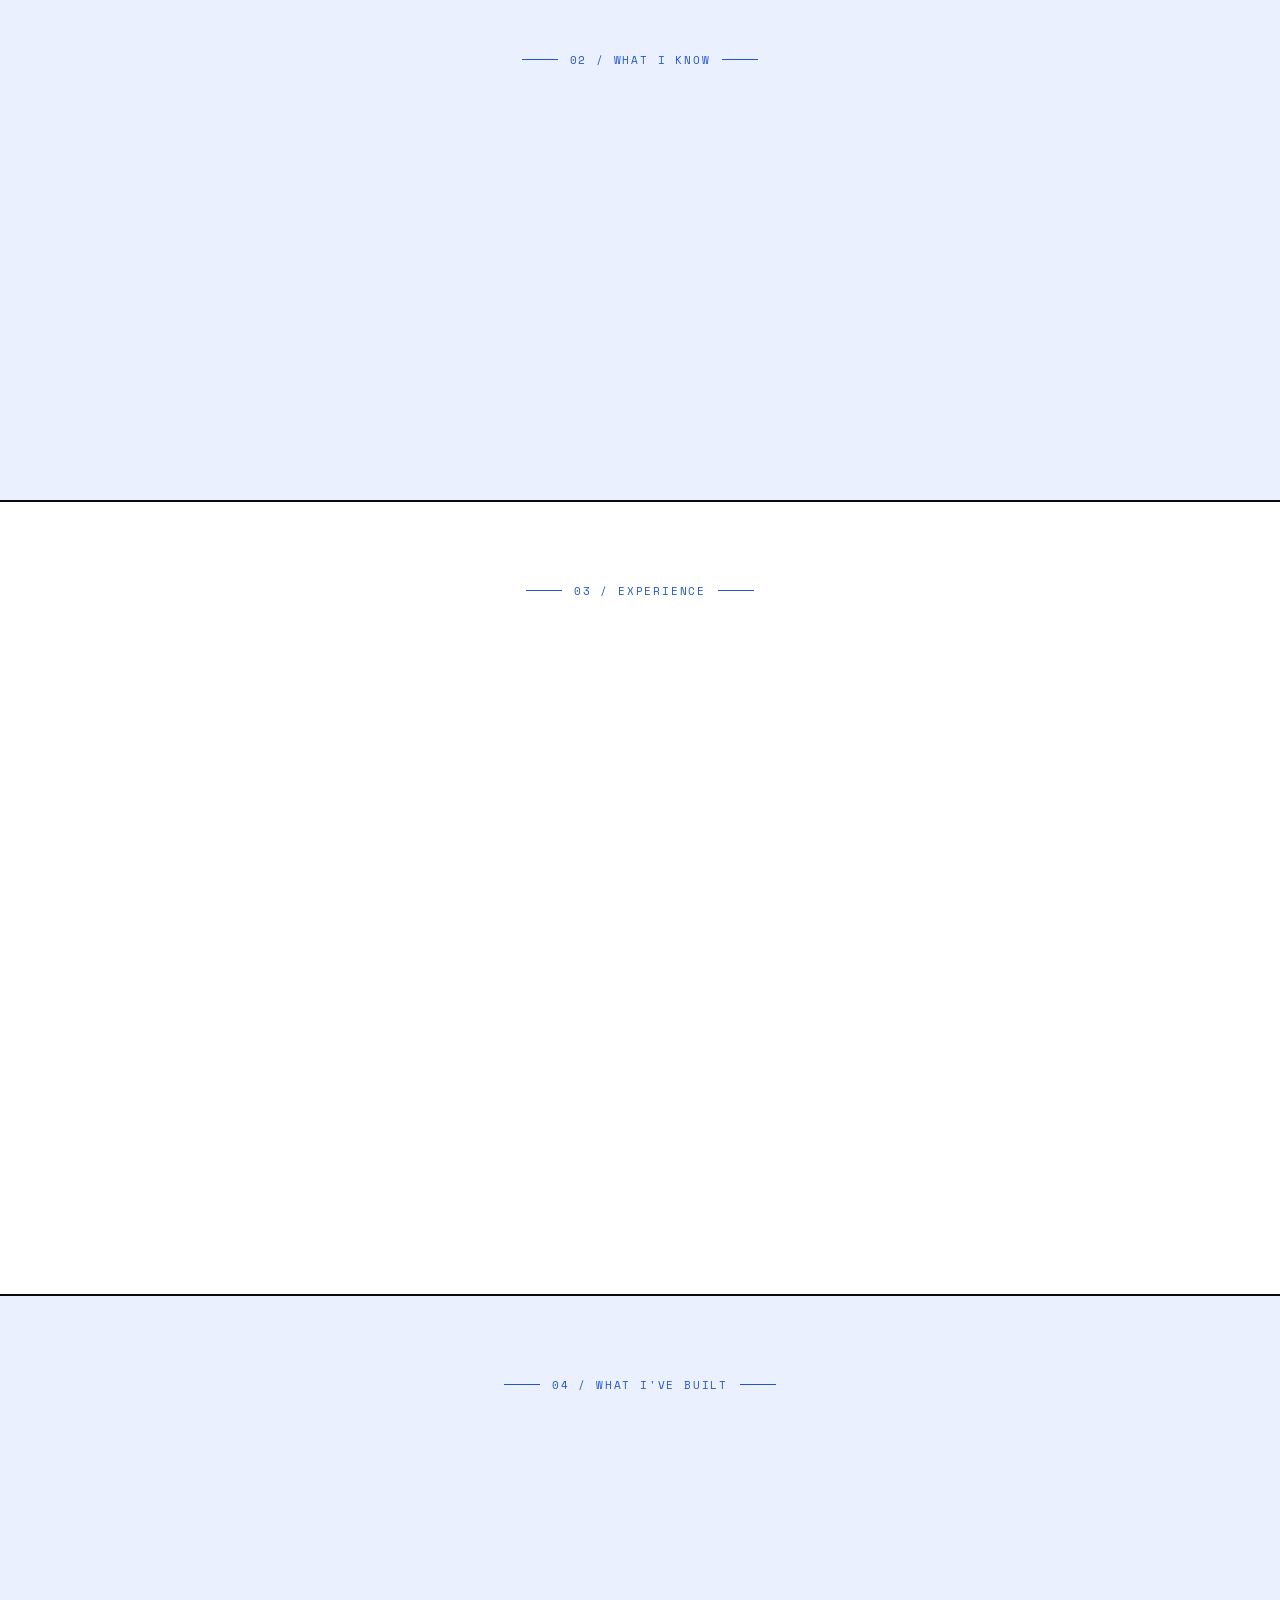
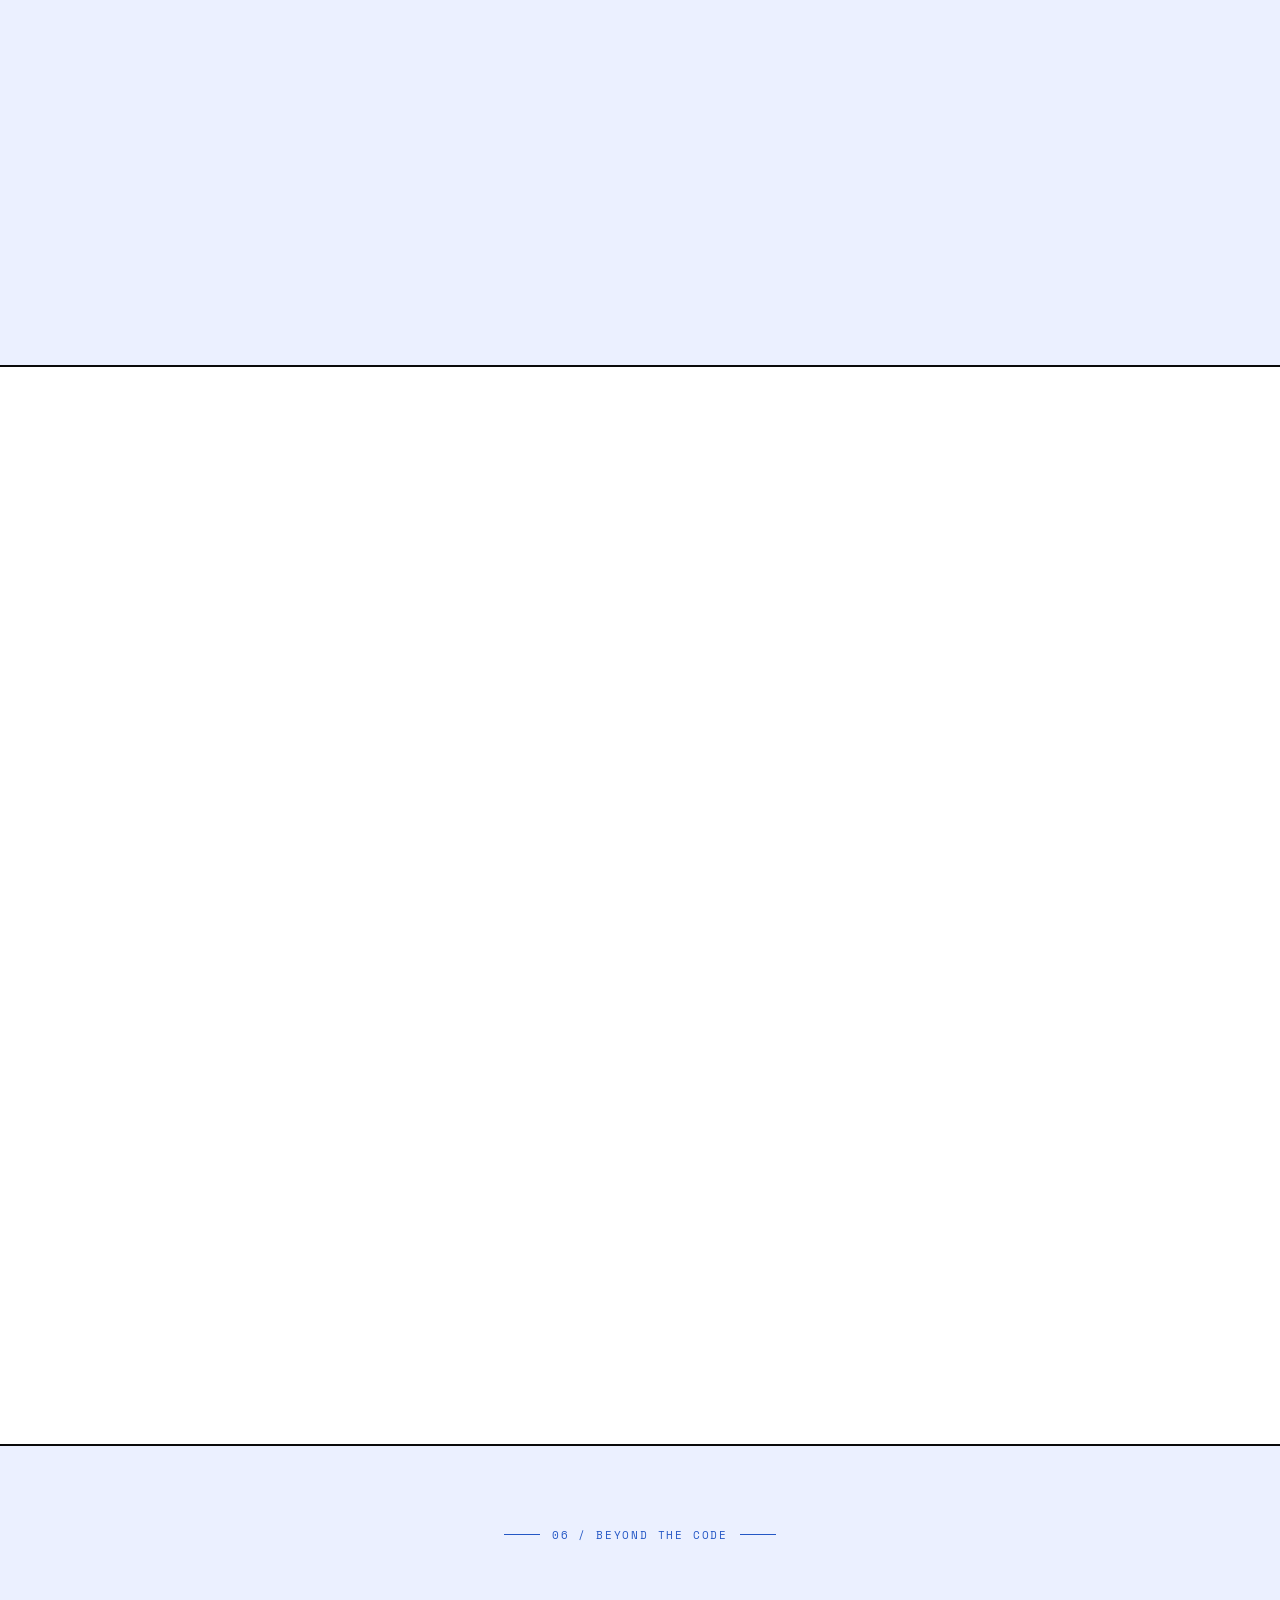
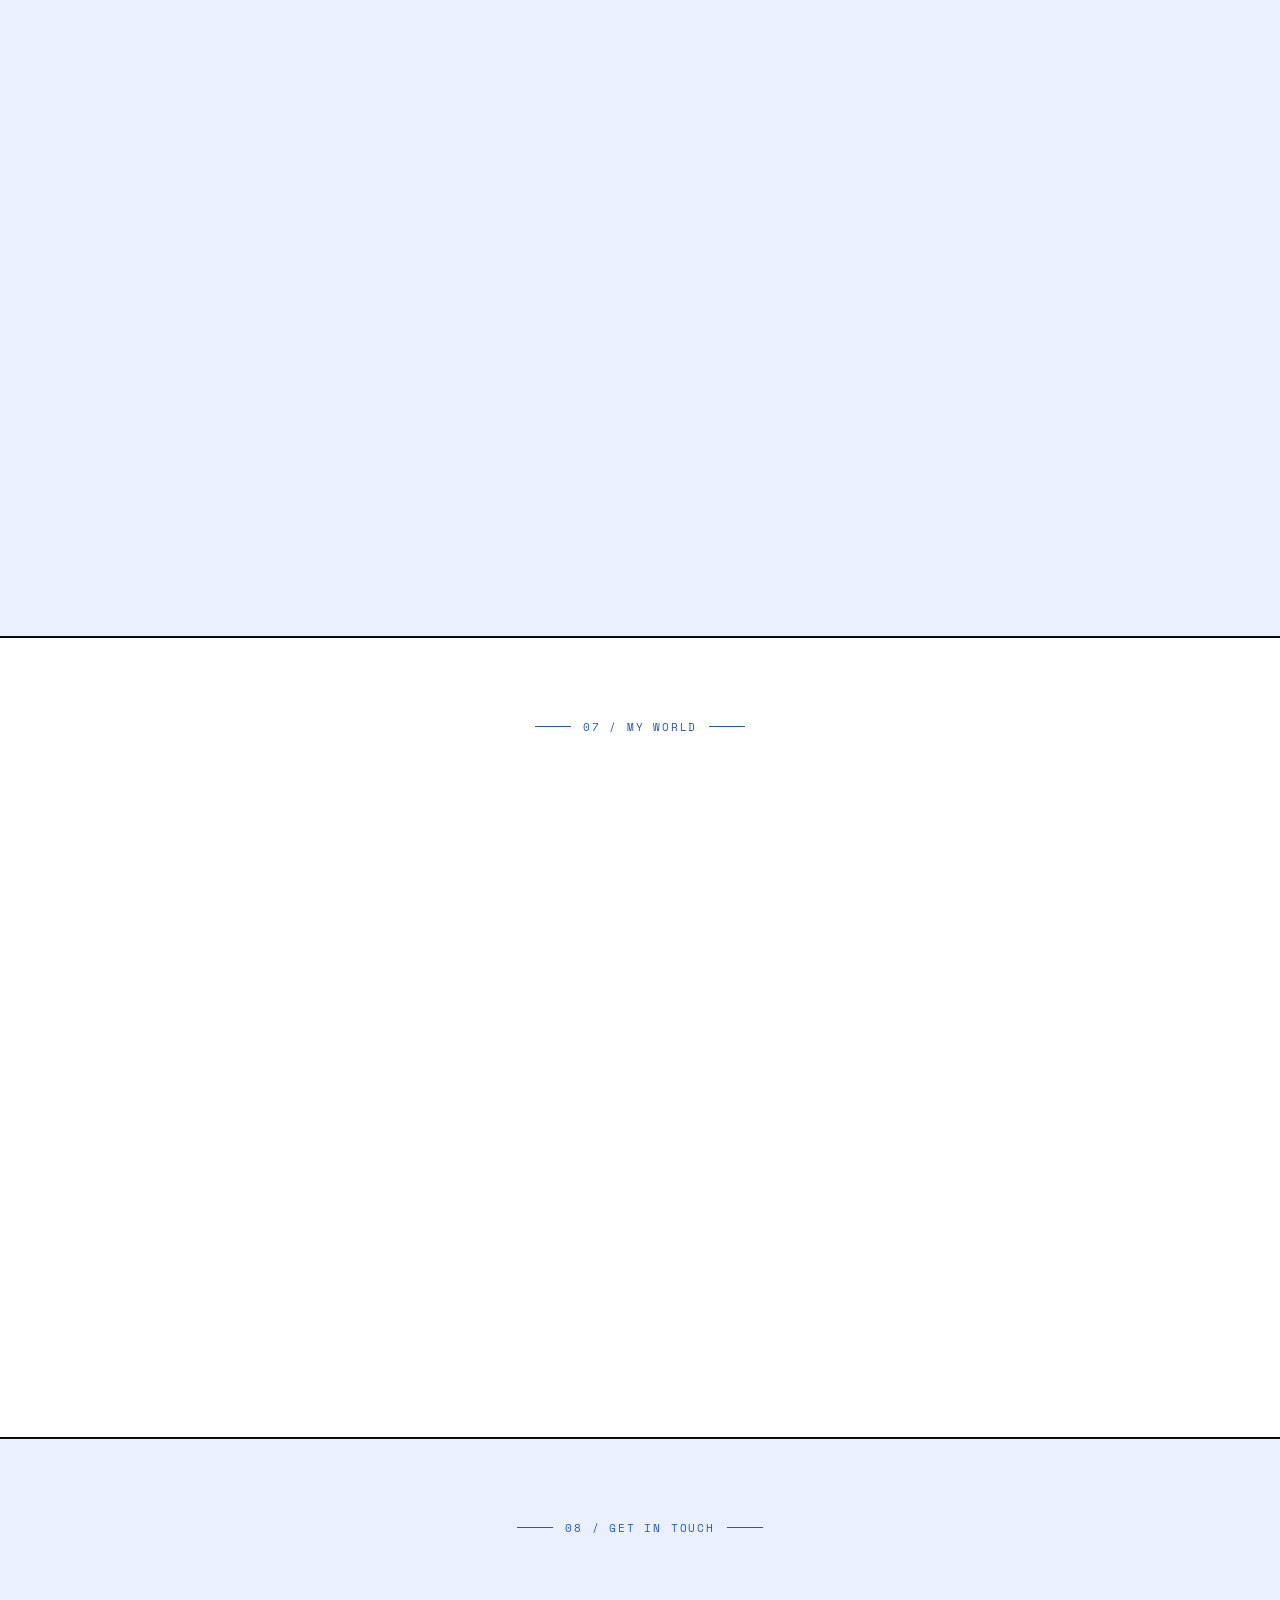
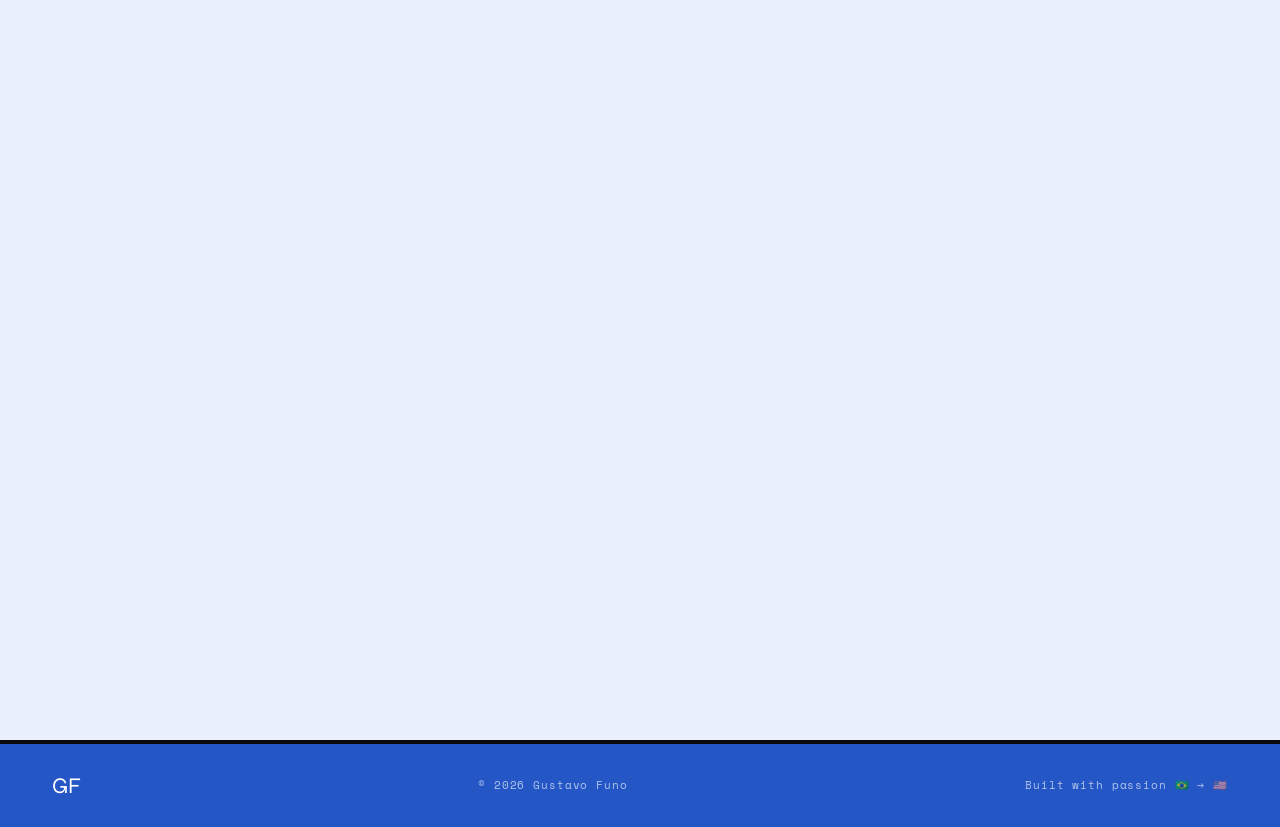
==== commit f3ee4e45: "Hero: smaller photo (260px) with full image, no crop" ====
--- a/gustavo_portifolio.html
+++ b/gustavo_portifolio.html
@@ -93,7 +93,7 @@
     .hero-r::before{content:'';position:absolute;inset:0;background-image:radial-gradient(circle,var(--gry2) 1px,transparent 1px);background-size:24px 24px;opacity:.45;pointer-events:none}
     .hero-yr{position:absolute;top:1.25rem;left:1.5rem;font-family:var(--fm);font-size:.58rem;letter-spacing:.16em;color:var(--txt-md);text-transform:uppercase;opacity:0;animation:fi .5s var(--ease) .3s forwards;z-index:1}
     .img-wrap{position:relative;z-index:1}
-    .hero-img{width:100%;max-width:340px;aspect-ratio:4/5;object-fit:cover;object-position:center top;border:1px solid rgba(0,0,0,0.1);box-shadow:0 28px 70px rgba(0,0,0,0.1);display:block;clip-path:inset(100% 0 0 0);animation:wipe .95s var(--ease) .45s forwards}
+    .hero-img{width:100%;max-width:260px;display:block;border:1px solid rgba(0,0,0,0.1);box-shadow:0 28px 70px rgba(0,0,0,0.1);clip-path:inset(100% 0 0 0);animation:wipe .95s var(--ease) .45s forwards}
     @keyframes wipe{to{clip-path:inset(0 0 0 0)}}
     .hero-bdg{position:absolute;bottom:-14px;right:-14px;background:var(--blu);color:var(--wht);border:var(--bdr);padding:.55rem .9rem;font-family:var(--fm);font-size:.6rem;letter-spacing:.1em;text-transform:uppercase;white-space:nowrap;opacity:0;animation:fi .5s var(--ease) 1.4s forwards,float 3.5s ease-in-out 1.9s infinite}
     @keyframes float{0%,100%{transform:translateY(0)}50%{transform:translateY(-7px)}}
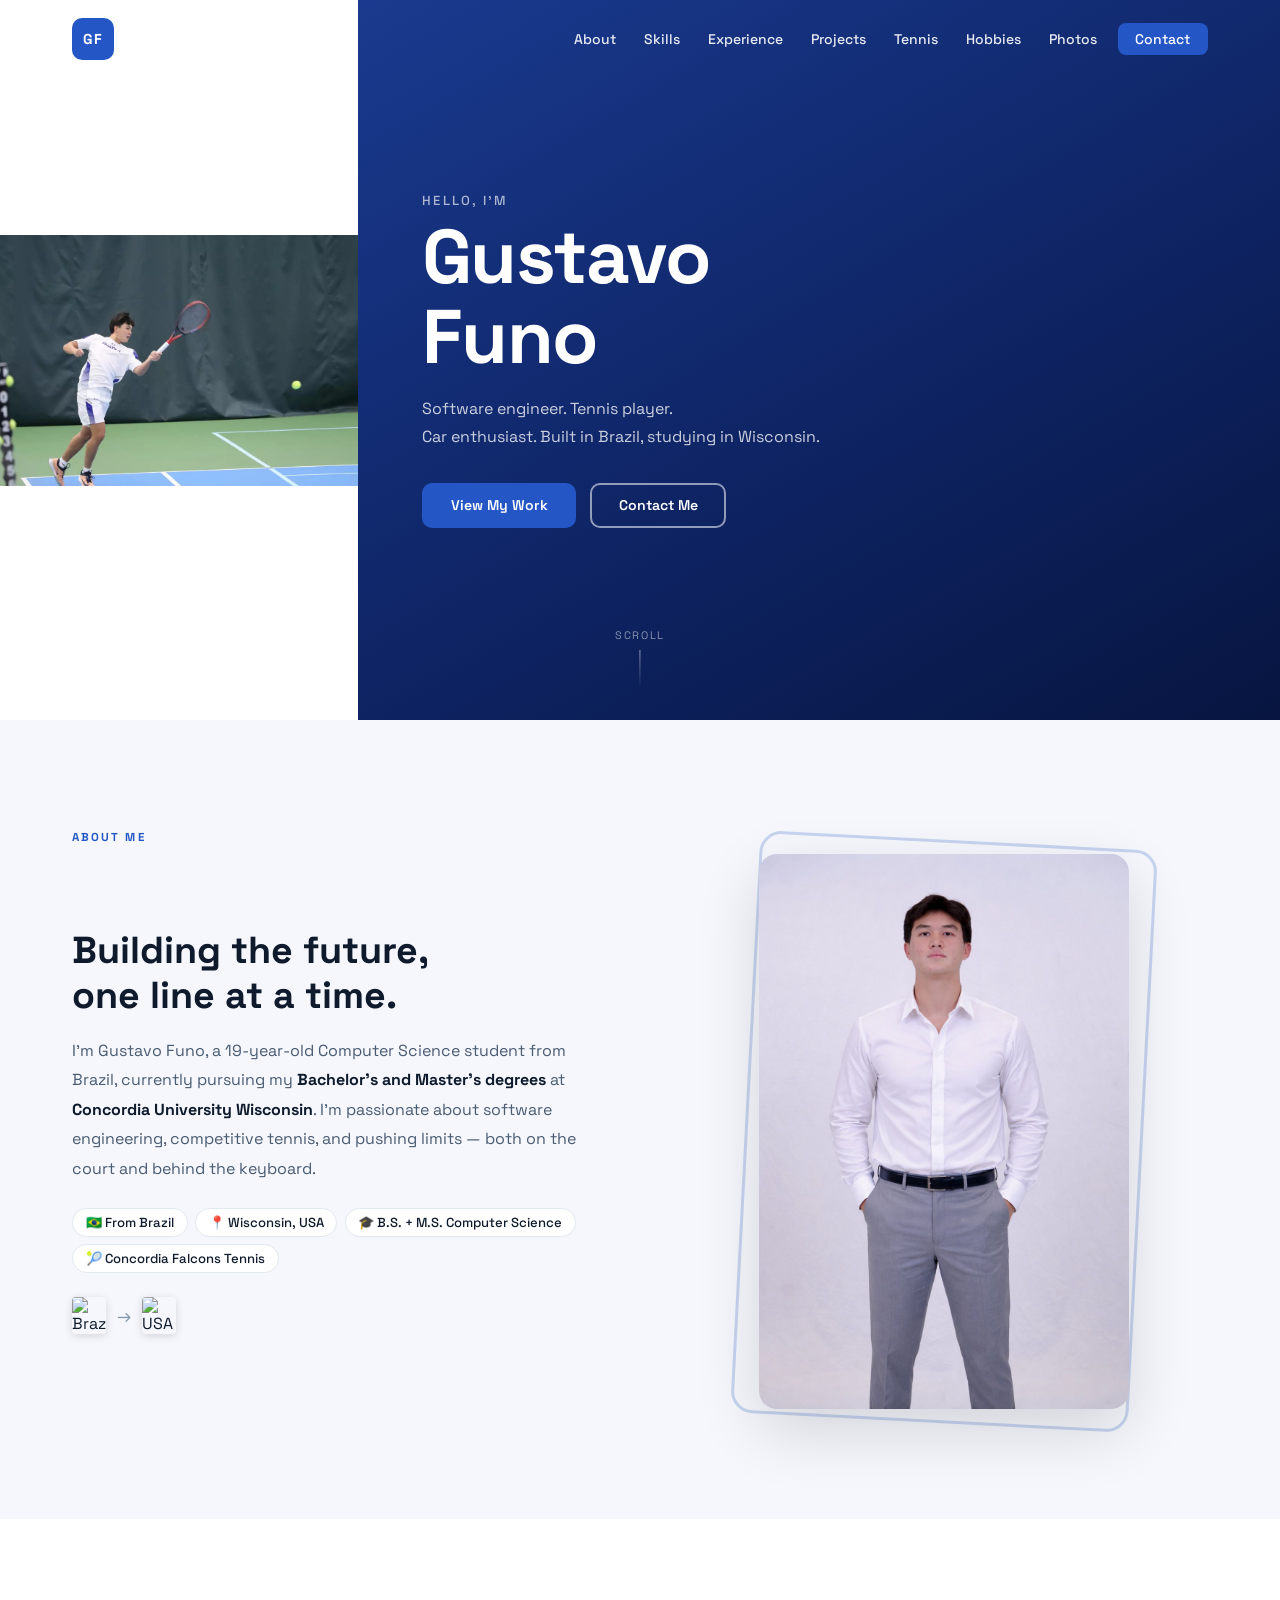
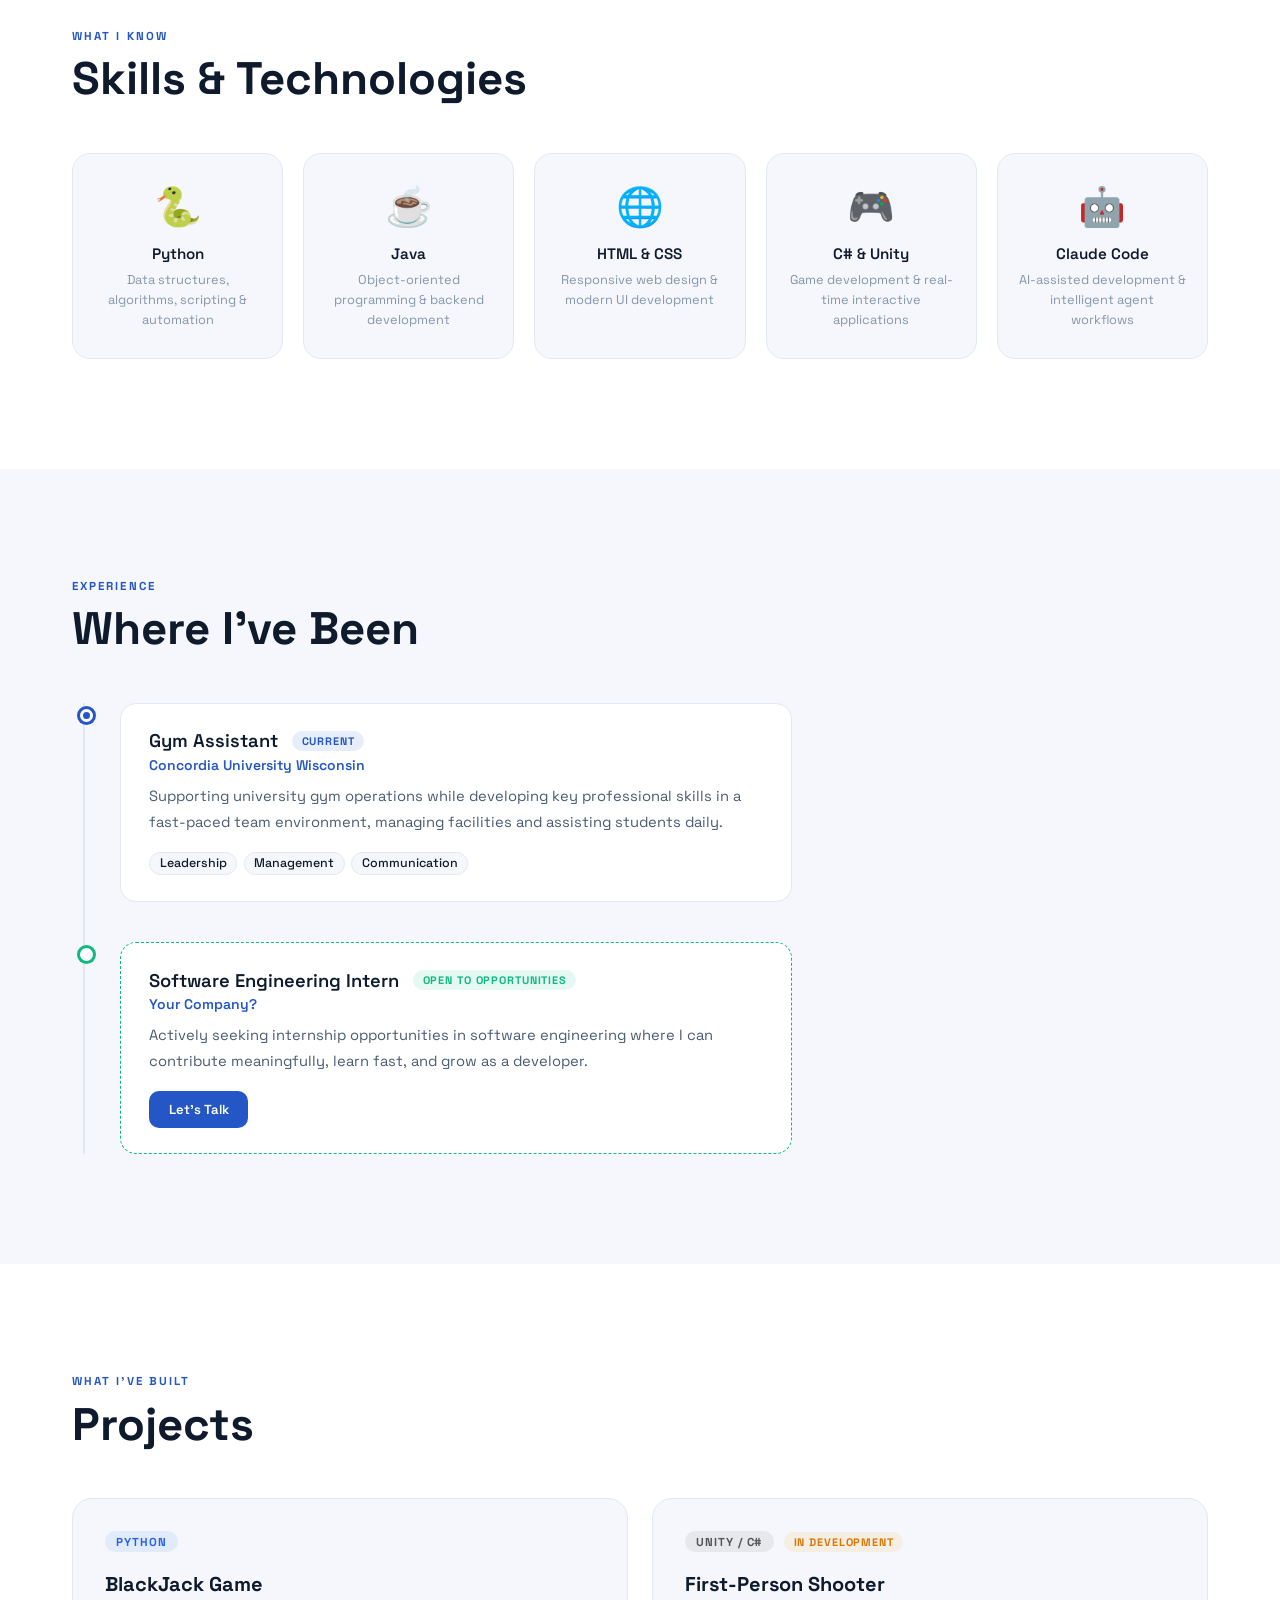
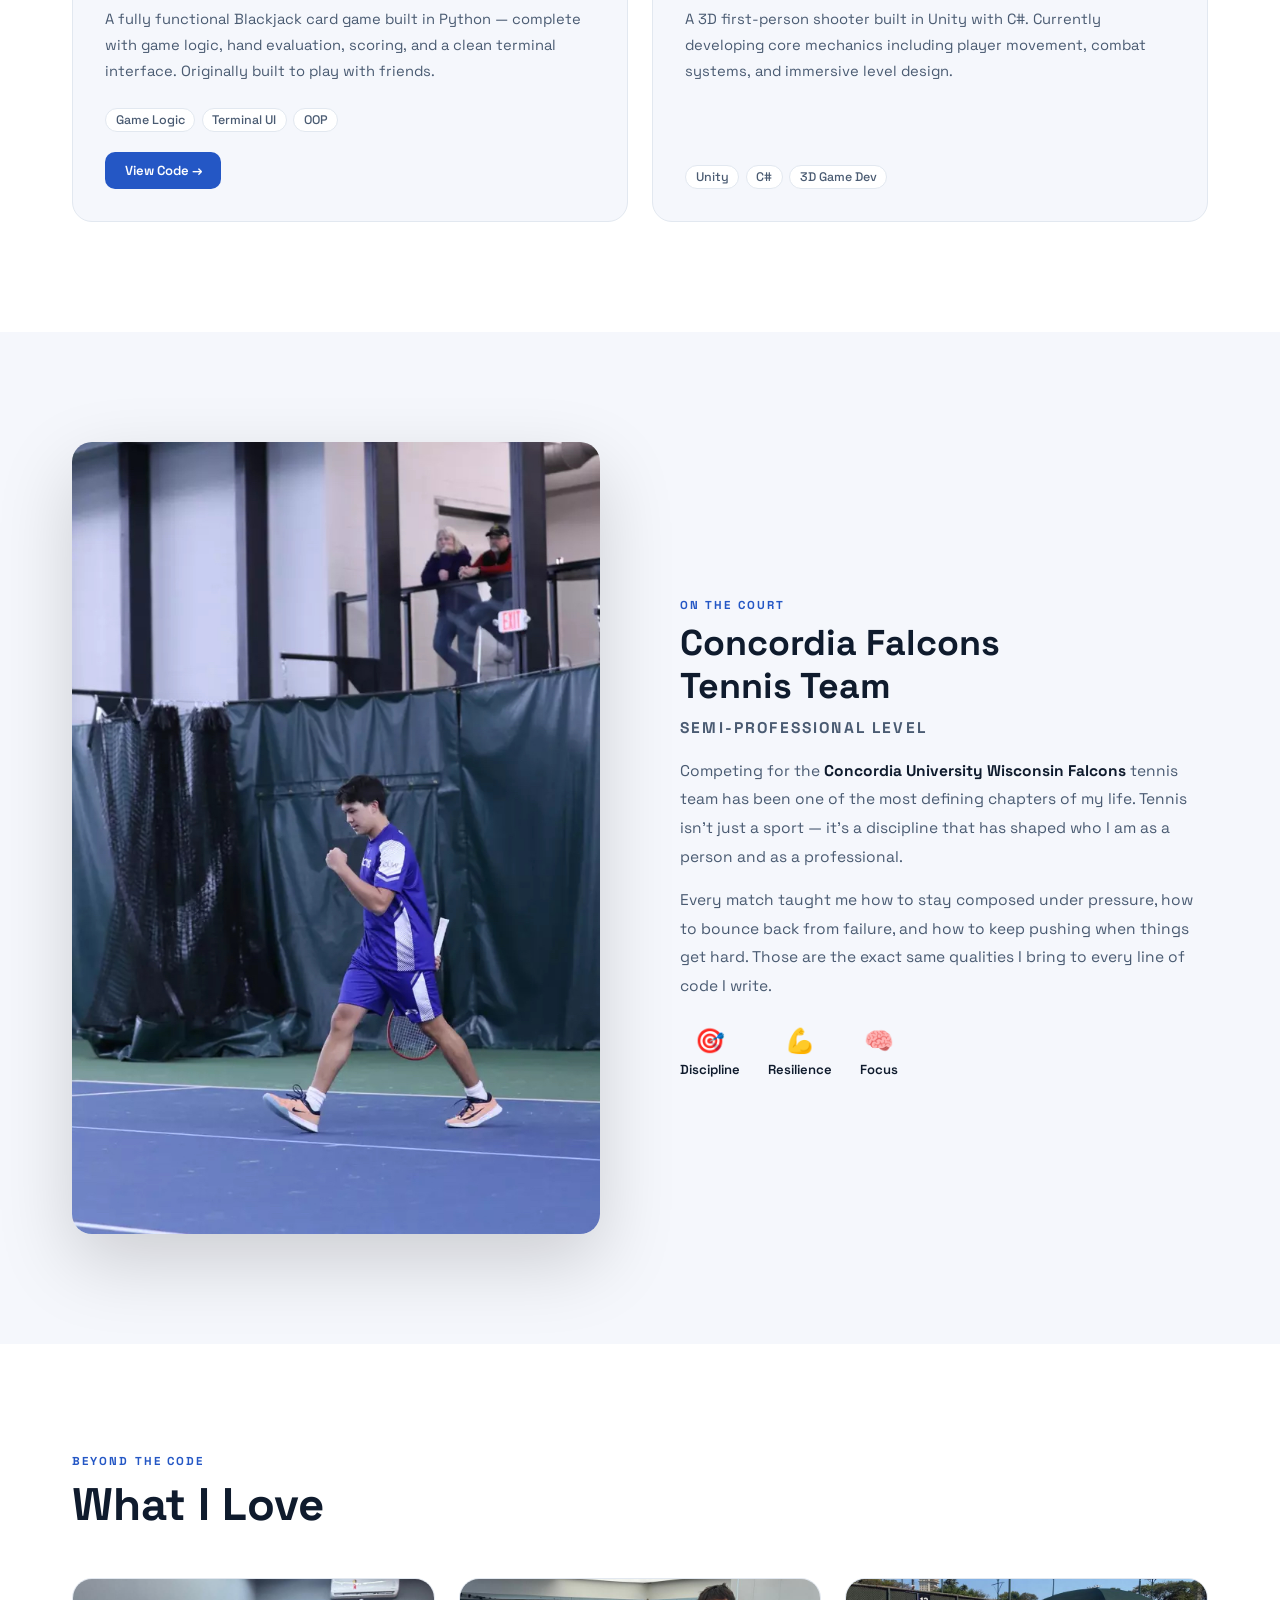
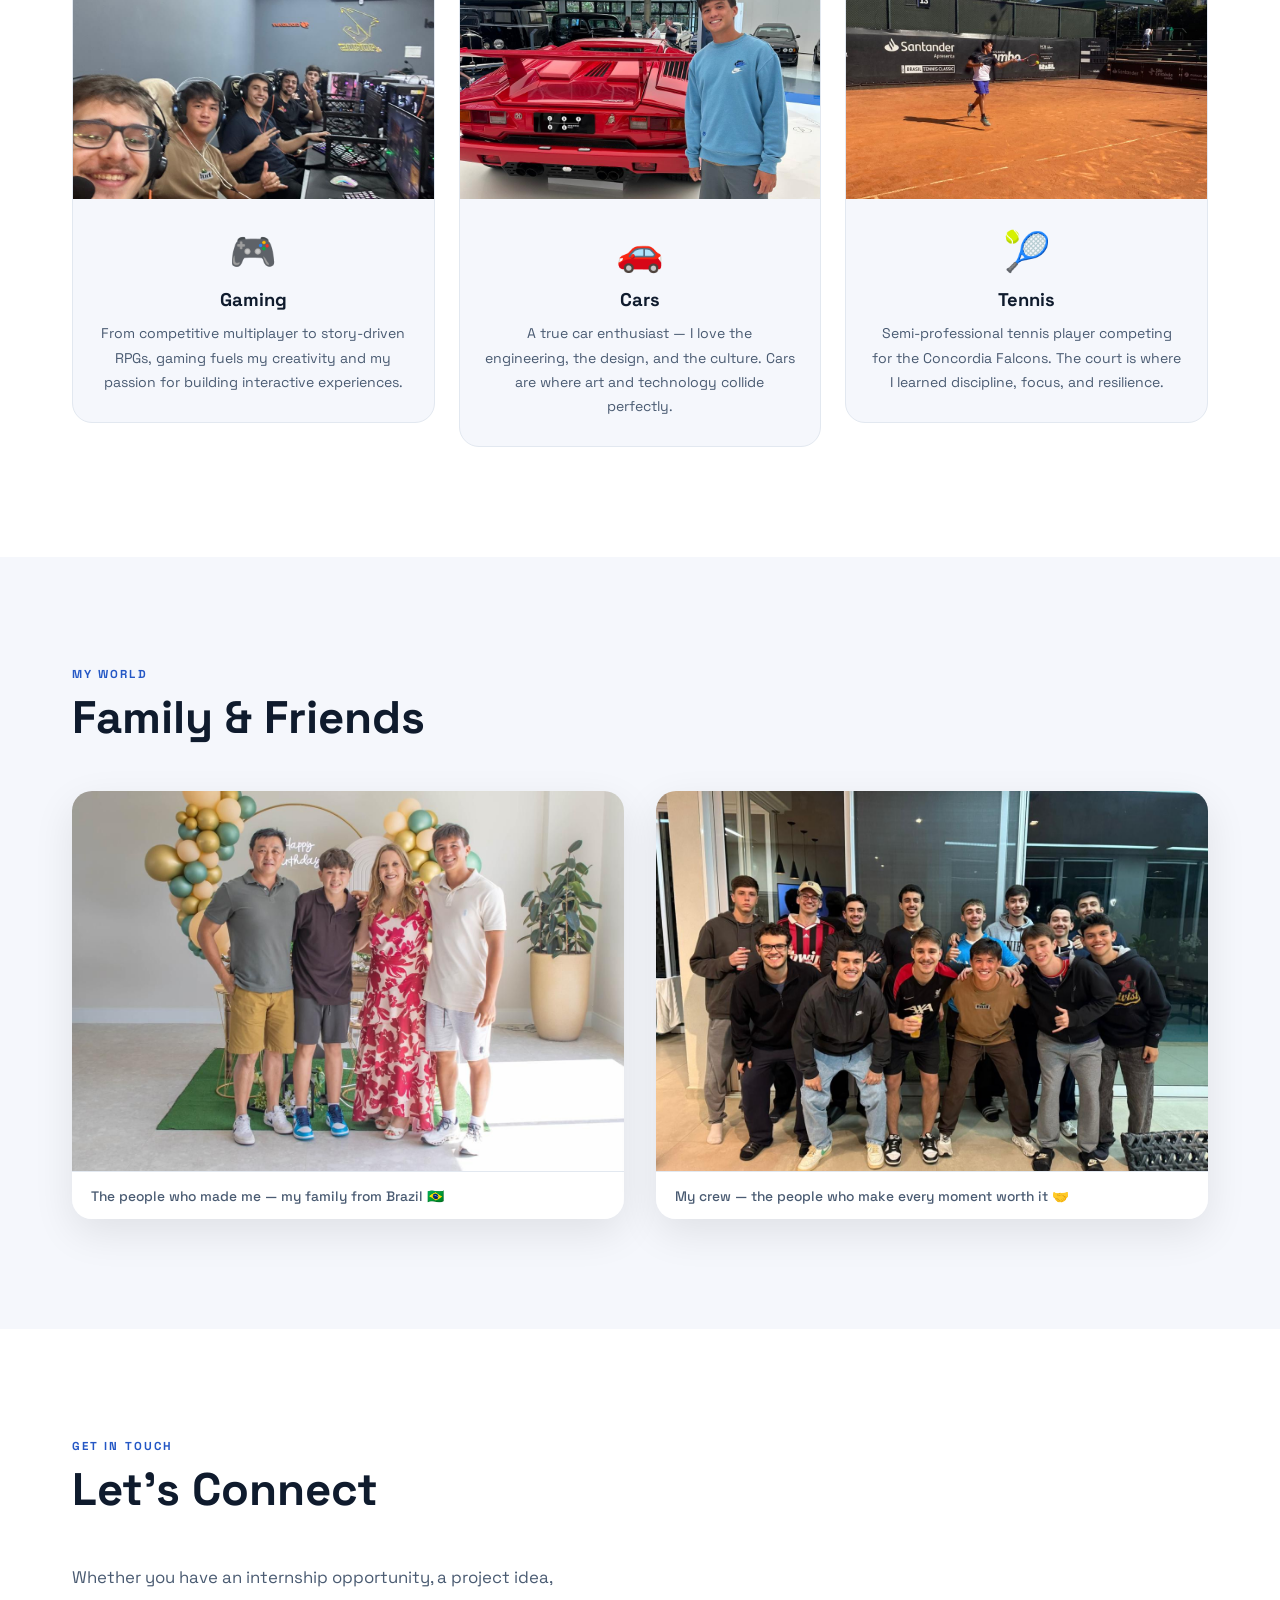
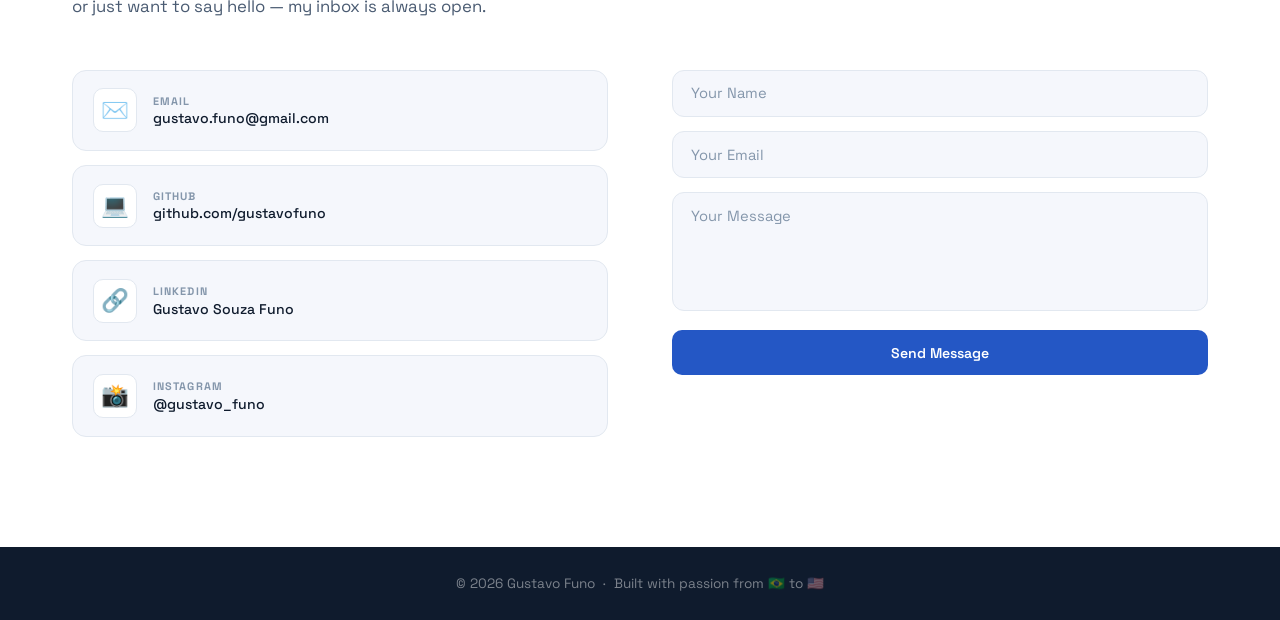
==== commit a2228ff3: "Restore old style, hero photo smaller (28%) and full image no crop" ====
--- a/gustavo_portifolio.html
+++ b/gustavo_portifolio.html
@@ -6,601 +6,407 @@
   <title>Gustavo Funo — Software Engineer</title>
   <link rel="preconnect" href="https://fonts.googleapis.com" />
   <link rel="preconnect" href="https://fonts.gstatic.com" crossorigin />
-  <link href="https://fonts.googleapis.com/css2?family=Syne:wght@600;700;800&family=Space+Mono:ital,wght@0,400;0,700;1,400&family=DM+Sans:ital,opsz,wght@0,9..40,300;0,9..40,400;0,9..40,500;0,9..40,600;0,9..40,700;1,9..40,400&display=swap" rel="stylesheet" />
-  <style>
-    /* === TOKENS === */
-    :root {
-      --blk:#0A0A0A; --wht:#FFFFFF; --blu:#2457C5; --blu-dk:#1a3a8f; --blu-lt:#3a6fd8;
-      --gry:#F3F3F1; --gry2:#E5E5E2; --txt-md:#5A5A58;
-      --bdr:2px solid #0A0A0A; --bdr-t:1px solid #0A0A0A;
-      --sh:5px 5px 0 #0A0A0A; --sh-lg:8px 8px 0 #0A0A0A; --sh-blu:5px 5px 0 #2457C5;
-      --fd:'Syne',sans-serif; --fb:'DM Sans',sans-serif; --fm:'Space Mono',monospace;
-      --ease:cubic-bezier(0.16,1,0.3,1);
-    }
-
-    /* === RESET === */
-    *,*::before,*::after{margin:0;padding:0;box-sizing:border-box}
-    html{scroll-behavior:smooth;font-size:16px}
-    body{font-family:var(--fb);color:var(--blk);background:var(--wht);overflow-x:hidden;-webkit-font-smoothing:antialiased}
-    img{display:block;max-width:100%}
-    a{text-decoration:none;color:inherit}
-    button{font-family:inherit;cursor:pointer}
-
-    /* === UTILS === */
-    .wrap{max-width:1240px;margin:0 auto;padding:0 2rem}
-    .sec{padding:80px 0}
-    .sec-num{font-family:var(--fm);font-size:.7rem;letter-spacing:.16em;text-transform:uppercase;color:var(--blu);display:flex;align-items:center;justify-content:center;gap:.75rem;margin-bottom:1.25rem}
-    .sec-num::before,.sec-num::after{content:'';flex:none;width:36px;height:1px;background:var(--blu)}
-    .sec-title{font-family:var(--fd);font-size:clamp(2.5rem,5.5vw,4.5rem);line-height:1;letter-spacing:-.02em;font-weight:800;margin-bottom:3.5rem;text-align:center}
-
-    /* reveal */
-    .rv{opacity:0;transform:translateY(36px);transition:opacity .55s var(--ease),transform .55s var(--ease)}
-    .rv.fl{transform:translateX(-44px)}
-    .rv.fr{transform:translateX(44px)}
-    .rv.on{opacity:1;transform:translate(0)}
-    .rv.d1{transition-delay:.1s}.rv.d2{transition-delay:.2s}.rv.d3{transition-delay:.3s}
-
-    /* btn */
-    .btn{display:inline-flex;align-items:center;gap:.45rem;padding:.8rem 1.65rem;font-family:var(--fm);font-size:.72rem;font-weight:500;letter-spacing:.1em;text-transform:uppercase;border:var(--bdr);box-shadow:var(--sh);cursor:pointer;transition:transform .15s var(--ease),box-shadow .15s var(--ease)}
-    .btn:hover{transform:translate(-2px,-2px);box-shadow:7px 7px 0 var(--blk)}
-    .btn:active{transform:translate(2px,2px);box-shadow:2px 2px 0 var(--blk)}
-    .btn-pri{background:var(--blu);color:var(--wht);border-color:var(--blu);box-shadow:var(--sh)}
-    .btn-blk{background:var(--blk);color:var(--wht)}
-    .btn-out{background:transparent;color:var(--blk);border-color:var(--blk)}
-    .btn-sm{padding:.55rem 1.1rem;font-size:.68rem}
-    .btn-fw{width:100%;justify-content:center}
-
-    /* === NAVBAR === */
-    .nav{position:fixed;top:0;left:0;right:0;z-index:1000;background:var(--wht);border-bottom:var(--bdr)}
-    .nav-c{display:flex;align-items:stretch;height:58px}
-    .nav-logo{font-family:var(--fd);font-size:1.55rem;letter-spacing:.06em;color:var(--wht);background:var(--blu);padding:0 1.4rem;display:flex;align-items:center;border-right:var(--bdr);transition:background .2s}
-    .nav-logo:hover{background:var(--blk)}
-    .nav-links{display:flex;align-items:stretch;list-style:none;padding:0 .75rem;flex:1}
-    .nav-links a{font-family:var(--fm);font-size:.68rem;font-weight:500;letter-spacing:.1em;text-transform:uppercase;color:var(--blk);padding:0 .9rem;display:flex;align-items:center;border-bottom:3px solid transparent;transition:border-color .2s,color .2s}
-    .nav-links a:hover,.nav-links a.active{border-bottom-color:var(--blu);color:var(--blu)}
-    .nav-cta{font-family:var(--fm)!important;font-size:.68rem!important;letter-spacing:.1em!important;text-transform:uppercase!important;background:var(--blk)!important;color:var(--wht)!important;padding:0 1.4rem!important;border-left:var(--bdr)!important;border-bottom:none!important;transition:background .2s!important}
-    .nav-cta:hover{background:var(--blu)!important;border-bottom-color:transparent!important;color:var(--wht)!important}
-    .hbg{display:none;flex-direction:column;justify-content:center;gap:5px;padding:0 1.1rem;background:none;border:none;border-left:var(--bdr);cursor:none}
-    .hbg span{display:block;width:20px;height:2px;background:var(--blk);transition:transform .3s,opacity .3s}
-    .hbg.open span:nth-child(1){transform:translateY(7px) rotate(45deg)}
-    .hbg.open span:nth-child(2){opacity:0}
-    .hbg.open span:nth-child(3){transform:translateY(-7px) rotate(-45deg)}
-    .mob-nav{display:none;position:fixed;top:58px;left:0;right:0;background:var(--wht);border-bottom:var(--bdr);z-index:999}
-    .mob-nav.open{display:block}
-    .mob-nav a{display:block;padding:.9rem 2rem;font-family:var(--fm);font-size:.75rem;letter-spacing:.1em;text-transform:uppercase;border-bottom:var(--bdr-t);transition:background .2s}
-    .mob-nav a:hover{background:var(--gry)}
-
-    /* === HERO === */
-    .hero{min-height:100vh;padding-top:58px;display:grid;grid-template-columns:55% 45%;position:relative}
-    .hero-l{display:flex;flex-direction:column;justify-content:center;padding:4rem 3rem 4rem 4rem;border-right:1px solid var(--gry2);position:relative;overflow:hidden;background:var(--wht)}
-    .hero-wm{position:absolute;font-family:var(--fd);font-size:clamp(8rem,18vw,16rem);color:rgba(0,0,0,0.04);line-height:1;top:50%;left:-1rem;transform:translateY(-50%);pointer-events:none;user-select:none;letter-spacing:-.05em;z-index:0}
-    .hero-l>*:not(.hero-wm){position:relative;z-index:1}
-    .hero-eye{font-family:var(--fm);font-size:.68rem;letter-spacing:.18em;text-transform:uppercase;color:var(--txt-md);margin-bottom:2rem;display:flex;align-items:center;gap:.65rem}
-    .hero-eye::before{content:'';display:block;width:28px;height:2px;background:var(--blu);flex:none}
-    .name-wrap{overflow:hidden;line-height:.88}
-    .n1,.n2{display:block;font-family:var(--fd);font-size:clamp(2.25rem,4vw,4rem);letter-spacing:-.03em;font-weight:700}
-    .n1{color:var(--blk);transform:translateY(105%);animation:su .75s var(--ease) .2s forwards}
-    .n2{color:transparent;-webkit-text-stroke:2px var(--blk);transform:translateY(105%);animation:su .75s var(--ease) .38s forwards}
-    @keyframes su{to{transform:translateY(0)}}
-    .hero-tag{font-size:.98rem;line-height:1.72;color:var(--txt-md);margin-top:2.25rem;margin-bottom:2.5rem;max-width:380px;opacity:0;transform:translateY(12px);animation:slidefi .65s var(--ease) .7s forwards}
-    .hero-btns{display:flex;gap:1rem;flex-wrap:wrap;opacity:0;transform:translateY(12px);animation:slidefi .65s var(--ease) .88s forwards}
-    @keyframes slidefi{to{opacity:1;transform:translateY(0)}}
-    @keyframes fi{to{opacity:1}}
-    .hero-stat{position:absolute;bottom:2rem;left:4rem;font-family:var(--fm);font-size:.62rem;letter-spacing:.1em;text-transform:uppercase;color:var(--txt-md);display:flex;align-items:center;gap:.5rem;opacity:0;animation:fi .6s var(--ease) 1.1s forwards}
-    .dot-g{width:7px;height:7px;background:#22c55e;border-radius:50%;animation:pulse 2s infinite}
-    @keyframes pulse{0%,100%{opacity:1}50%{opacity:.3}}
-    .hero-r{display:flex;flex-direction:column;justify-content:center;align-items:center;padding:4rem 2rem;background:var(--gry);position:relative;overflow:hidden}
-    .hero-r::before{content:'';position:absolute;inset:0;background-image:radial-gradient(circle,var(--gry2) 1px,transparent 1px);background-size:24px 24px;opacity:.45;pointer-events:none}
-    .hero-yr{position:absolute;top:1.25rem;left:1.5rem;font-family:var(--fm);font-size:.58rem;letter-spacing:.16em;color:var(--txt-md);text-transform:uppercase;opacity:0;animation:fi .5s var(--ease) .3s forwards;z-index:1}
-    .img-wrap{position:relative;z-index:1}
-    .hero-img{width:100%;max-width:260px;display:block;border:1px solid rgba(0,0,0,0.1);box-shadow:0 28px 70px rgba(0,0,0,0.1);clip-path:inset(100% 0 0 0);animation:wipe .95s var(--ease) .45s forwards}
-    @keyframes wipe{to{clip-path:inset(0 0 0 0)}}
-    .hero-bdg{position:absolute;bottom:-14px;right:-14px;background:var(--blu);color:var(--wht);border:var(--bdr);padding:.55rem .9rem;font-family:var(--fm);font-size:.6rem;letter-spacing:.1em;text-transform:uppercase;white-space:nowrap;opacity:0;animation:fi .5s var(--ease) 1.4s forwards,float 3.5s ease-in-out 1.9s infinite}
-    @keyframes float{0%,100%{transform:translateY(0)}50%{transform:translateY(-7px)}}
-    .scroll-ind{position:absolute;bottom:2rem;right:2.5rem;display:flex;flex-direction:column;align-items:center;gap:.5rem;font-family:var(--fm);font-size:.55rem;letter-spacing:.16em;color:var(--txt-md);text-transform:uppercase;opacity:0;animation:fi .5s var(--ease) 1.2s forwards;z-index:1}
-    .scroll-line{width:1px;height:38px;background:linear-gradient(to bottom,var(--blu),transparent);transform:scaleY(0);transform-origin:top;animation:sline 1.9s ease-in-out 1.7s infinite}
-    @keyframes sline{0%{transform:scaleY(0);transform-origin:top;opacity:1}45%{transform:scaleY(1);transform-origin:top;opacity:1}46%{transform-origin:bottom}90%,100%{transform:scaleY(0);transform-origin:bottom;opacity:0}}
-
-    /* === TICKER === */
-    .ticker{overflow:hidden;border-top:var(--bdr);border-bottom:var(--bdr);background:var(--blk);padding:.8rem 0}
-    .ticker-t{display:flex;width:max-content;animation:tick 28s linear infinite}
-    .ticker-i{font-family:var(--fm);font-size:.68rem;letter-spacing:.14em;text-transform:uppercase;white-space:nowrap;padding:0 2rem;color:var(--wht);display:flex;align-items:center;gap:1.5rem}
-    .ticker-i::after{content:'●';color:var(--blu);font-size:.45rem}
-    @keyframes tick{from{transform:translateX(0)}to{transform:translateX(-50%)}}
-
-    /* === ABOUT === */
-    .about{border-bottom:var(--bdr)}
-    .about-g{display:grid;grid-template-columns:1.2fr 0.8fr;gap:4rem;align-items:center}
-    .about-t h2{font-family:var(--fd);font-size:clamp(2rem,4vw,3.25rem);line-height:1.05;margin-bottom:1.75rem}
-    .about-t p{font-size:.95rem;line-height:1.78;color:var(--txt-md);margin-bottom:1.5rem}
-    .tags{display:flex;flex-wrap:wrap;gap:.55rem;margin-bottom:1.75rem}
-    .tag{font-family:var(--fm);font-size:.65rem;letter-spacing:.08em;text-transform:uppercase;padding:.4rem .85rem;border:var(--bdr-t);background:var(--gry)}
-    .flags{display:flex;align-items:center;gap:.75rem}
-    .flag{height:22px;width:auto;border:1px solid var(--gry2)}
-    .fl-ar{font-family:var(--fm);font-size:.8rem;color:var(--txt-md)}
-    .about-ph{position:relative}
-    .about-ph img{width:85%;max-width:340px;aspect-ratio:4/5;object-fit:cover;border:var(--bdr);box-shadow:var(--sh);display:block}
-    .about-lbl{position:absolute;bottom:0;left:0;right:0;background:var(--blu);color:var(--wht);padding:.9rem 1.25rem;font-family:var(--fm);font-size:.65rem;letter-spacing:.1em;text-transform:uppercase;border:var(--bdr);border-top:none}
-
-    /* === SKILLS === */
-    .skills{background:#EBF0FF;border-bottom:var(--bdr)}
-    .sk-g{display:grid;grid-template-columns:repeat(auto-fit,minmax(190px,1fr));gap:1.5rem}
-    .sk-c{background:var(--wht);border:var(--bdr);padding:1.75rem 1.5rem;box-shadow:var(--sh);transition:transform .2s var(--ease),box-shadow .2s var(--ease);position:relative;overflow:hidden}
-    .sk-c::before{content:'';position:absolute;top:0;left:0;right:0;height:3px;background:var(--blu)}
-    .sk-c:hover{transform:translate(-3px,-3px);box-shadow:8px 8px 0 var(--blk)}
-    .sk-ic{font-size:1.8rem;margin-bottom:.9rem}
-    .sk-c h3{font-family:var(--fd);font-size:1.2rem;letter-spacing:-.01em;margin-bottom:.45rem}
-    .sk-c p{font-size:.82rem;line-height:1.6;color:var(--txt-md)}
-
-    /* === EXPERIENCE === */
-    .exp{border-bottom:var(--bdr)}
-    .tl{display:flex;flex-direction:column;gap:2rem}
-    .tl-i{display:grid;grid-template-columns:100px 1fr;gap:2.5rem;align-items:start}
-    .tl-d{font-family:var(--fd);font-size:2rem;line-height:1;color:var(--blu);letter-spacing:-.01em;text-align:right;padding-top:.25rem}
-    .tl-c{border:var(--bdr);padding:2rem;box-shadow:var(--sh);background:var(--wht);position:relative}
-    .tl-c::before{content:'';position:absolute;top:0;left:0;right:0;height:4px;background:var(--blu)}
-    .tl-h{display:flex;align-items:flex-start;justify-content:space-between;gap:1rem;margin-bottom:.4rem}
-    .tl-h h3{font-family:var(--fd);font-size:1.4rem;letter-spacing:-.01em}
-    .bdg{font-family:var(--fm);font-size:.62rem;font-weight:500;letter-spacing:.08em;text-transform:uppercase;padding:.28rem .65rem;border:1px solid;white-space:nowrap;flex:none}
-    .bdg-g{color:#16a34a;border-color:#16a34a;background:#f0fdf4}
-    .bdg-b{color:var(--blu);border-color:var(--blu);background:#eff4ff}
-    .tl-co{font-family:var(--fm);font-size:.68rem;letter-spacing:.1em;text-transform:uppercase;color:var(--txt-md);margin-bottom:.9rem}
-    .tl-p{font-size:.9rem;line-height:1.72;color:var(--txt-md);margin-bottom:1.1rem}
-    .sk-tags{display:flex;flex-wrap:wrap;gap:.45rem}
-    .sk-t{font-family:var(--fm);font-size:.62rem;letter-spacing:.08em;text-transform:uppercase;padding:.28rem .65rem;background:var(--gry);border:1px solid var(--gry2)}
-
-    /* === PROJECTS === */
-    .proj{background:#EBF0FF;border-bottom:var(--bdr)}
-    .pr-g{display:grid;grid-template-columns:1fr 1fr;gap:2rem}
-    .pr-c{background:var(--wht);border:var(--bdr);box-shadow:var(--sh);display:flex;flex-direction:column;transition:transform .2s var(--ease),box-shadow .2s var(--ease);overflow:hidden}
-    .pr-c:hover{transform:translate(-4px,-4px);box-shadow:9px 9px 0 var(--blk)}
-    .pr-top{border-bottom:var(--bdr);padding:1.1rem 1.5rem;display:flex;align-items:center;justify-content:space-between;background:var(--gry)}
-    .pr-lang{font-family:var(--fm);font-size:.65rem;font-weight:500;letter-spacing:.1em;text-transform:uppercase;padding:.28rem .65rem;border:1px solid}
-    .py{color:#2563eb;border-color:#2563eb;background:#eff6ff}
-    .un{color:#7c3aed;border-color:#7c3aed;background:#f5f3ff}
-    .dev-b{font-family:var(--fm);font-size:.6rem;letter-spacing:.08em;text-transform:uppercase;padding:.28rem .65rem;background:#fef3c7;border:1px solid #f59e0b;color:#92400e}
-    .pr-b{padding:1.75rem;flex:1;display:flex;flex-direction:column}
-    .pr-b h3{font-family:var(--fd);font-size:1.6rem;letter-spacing:-.01em;margin-bottom:.65rem}
-    .pr-b p{font-size:.88rem;line-height:1.72;color:var(--txt-md);flex:1;margin-bottom:1.4rem}
-    .pr-tags{display:flex;flex-wrap:wrap;gap:.45rem;margin-bottom:1.4rem}
-    .pr-t{font-family:var(--fm);font-size:.6rem;letter-spacing:.08em;text-transform:uppercase;padding:.28rem .6rem;background:var(--gry);border:1px solid var(--gry2)}
-
-    /* === TENNIS === */
-    .tennis{border-bottom:var(--bdr)}
-    .tn-g{display:grid;grid-template-columns:1fr 1fr;border:var(--bdr);box-shadow:var(--sh-lg)}
-    .tn-ph{border-right:var(--bdr);overflow:hidden;position:relative}
-    .tn-ph img{width:100%;height:100%;min-height:520px;object-fit:cover;display:block;transition:transform .6s var(--ease)}
-    .tn-ph:hover img{transform:scale(1.04)}
-    .tn-tx{padding:3.5rem 3rem;display:flex;flex-direction:column;justify-content:center}
-    .tn-lv{font-family:var(--fm);font-size:.68rem;letter-spacing:.14em;text-transform:uppercase;color:var(--blu);margin-bottom:1.1rem}
-    .tn-tx h2{font-family:var(--fd);font-size:clamp(2rem,3.5vw,3rem);line-height:1.05;margin-bottom:1.5rem}
-    .tn-tx p{font-size:.92rem;line-height:1.76;color:var(--txt-md);margin-bottom:1rem}
-    .tn-st{display:grid;grid-template-columns:repeat(3,1fr);gap:1rem;border-top:var(--bdr-t);padding-top:1.75rem;margin-top:1.75rem}
-    .stat-v{font-family:var(--fd);font-size:2.5rem;line-height:1;color:var(--blu)}
-    .stat-l{font-family:var(--fm);font-size:.6rem;letter-spacing:.1em;text-transform:uppercase;color:var(--txt-md);margin-top:.2rem}
-
-    /* === HOBBIES === */
-    .hob{background:#EBF0FF;border-bottom:var(--bdr)}
-    .hb-g{display:grid;grid-template-columns:repeat(3,1fr);gap:1.5rem}
-    .hb-c{border:var(--bdr);background:var(--wht);box-shadow:var(--sh);overflow:hidden;transition:transform .2s var(--ease),box-shadow .2s var(--ease)}
-    .hb-c:hover{transform:translate(-3px,-3px);box-shadow:8px 8px 0 var(--blk)}
-    .hb-ph{overflow:hidden;border-bottom:var(--bdr)}
-    .hb-ph img{width:100%;aspect-ratio:4/3;object-fit:cover;display:block;transition:transform .5s var(--ease)}
-    .hb-c:hover .hb-ph img{transform:scale(1.05)}
-    .hb-bd{padding:1.4rem}
-    .hb-ic{font-size:1.4rem;margin-bottom:.65rem}
-    .hb-bd h3{font-family:var(--fd);font-size:1.35rem;letter-spacing:-.01em;margin-bottom:.4rem}
-    .hb-bd p{font-size:.82rem;line-height:1.65;color:var(--txt-md)}
-
-    /* === PHOTOS === */
-    .photos{border-bottom:var(--bdr)}
-    .ph-g{display:grid;grid-template-columns:1fr 1fr;gap:2rem}
-    .ph-c{border:var(--bdr);box-shadow:var(--sh);overflow:hidden}
-    .ph-c img{width:100%;aspect-ratio:4/3;object-fit:cover;display:block;transition:transform .5s var(--ease)}
-    .ph-c:hover img{transform:scale(1.04)}
-    .ph-cap{padding:.9rem 1.1rem;font-family:var(--fm);font-size:.67rem;letter-spacing:.07em;border-top:var(--bdr-t);color:var(--txt-md)}
-
-    /* === CONTACT === */
-    .contact{background:#EBF0FF;border-bottom:var(--bdr)}
-    .ct-sub{font-size:.95rem;line-height:1.72;color:var(--txt-md);max-width:440px;margin-bottom:3.5rem}
-    .ct-g{display:grid;grid-template-columns:1fr 1.35fr;gap:3rem;align-items:start}
-    .ct-lks{border:var(--bdr);box-shadow:var(--sh)}
-    .ct-lk{display:flex;align-items:center;gap:1.1rem;padding:1.2rem 1.4rem;border-bottom:var(--bdr-t);background:var(--wht);transition:background .2s,color .2s}
-    .ct-lk:last-child{border-bottom:none}
-    .ct-lk:hover{background:var(--blu);color:var(--wht)}
-    .ct-lk:hover .ct-lbl{color:rgba(255,255,255,.7)}
-    .ct-lk:hover .ct-val{color:var(--wht)}
-    .ct-ic{font-size:1.3rem;flex:none}
-    .ct-lbl{font-family:var(--fm);font-size:.62rem;letter-spacing:.1em;text-transform:uppercase;color:var(--txt-md);display:block;margin-bottom:.12rem}
-    .ct-val{font-size:.88rem;font-weight:500;color:var(--blk)}
-    .ct-form{background:var(--wht);border:var(--bdr);padding:2.25rem;box-shadow:var(--sh);display:flex;flex-direction:column;gap:1.1rem}
-    .fg{display:flex;flex-direction:column;gap:.35rem}
-    .fg label{font-family:var(--fm);font-size:.65rem;letter-spacing:.1em;text-transform:uppercase;color:var(--txt-md)}
-    .fg input,.fg textarea{padding:.8rem .95rem;border:var(--bdr);background:var(--wht);font-family:var(--fb);font-size:.92rem;color:var(--blk);outline:none;transition:box-shadow .2s;resize:none}
-    .fg input:focus,.fg textarea:focus{box-shadow:var(--sh-blu)}
-    .fm-msg{font-family:var(--fm);font-size:.72rem;letter-spacing:.05em;padding:.7rem .95rem;display:none}
-    .fm-msg.ok{background:#f0fdf4;border:1px solid #22c55e;color:#16a34a;display:block}
-    .fm-msg.er{background:#fef2f2;border:1px solid #ef4444;color:#dc2626;display:block}
-
-    /* === FOOTER === */
-    .footer{border-top:var(--bdr);padding:1.75rem 0;background:var(--blu)}
-    .ft-in{display:flex;align-items:center;justify-content:space-between;flex-wrap:wrap;gap:1rem}
-    .ft-logo{font-family:var(--fd);font-size:1.4rem;letter-spacing:-.01em;color:var(--wht)}
-    .footer p{font-family:var(--fm);font-size:.68rem;letter-spacing:.08em;color:rgba(255,255,255,.65)}
-
-    /* === RESPONSIVE === */
-    @media(max-width:900px){
-      .nav-links{display:none}
-      .hbg{display:flex}
-      .hero{grid-template-columns:1fr;min-height:auto}
-      .hero-l{padding:4.5rem 1.5rem 2.5rem;border-right:none;border-bottom:var(--bdr-t)}
-      .hero-wm{display:none}
-      .hero-r{padding:2.5rem 1.5rem;min-height:55vw}
-      .about-g,.tn-g,.ct-g{grid-template-columns:1fr}
-      .tn-ph{border-right:none;border-bottom:var(--bdr)}
-      .tn-ph img{min-height:300px}
-      .pr-g,.hb-g,.ph-g{grid-template-columns:1fr}
-      .tl-i{grid-template-columns:1fr;gap:.5rem}
-      .tl-d{text-align:left;font-size:2rem}
-    }
-    @media(max-width:600px){
-      .sec{padding:70px 0}
-      .n1,.n2{font-size:clamp(4.5rem,19vw,6rem)}
-      .tn-st{grid-template-columns:1fr 1fr}
-    }
-  </style>
+  <link href="https://fonts.googleapis.com/css2?family=Space+Grotesk:wght@300;400;500;600;700&display=swap" rel="stylesheet" />
+  <link rel="stylesheet" href="style.css" />
 </head>
 <body>
 
-<!-- NAVBAR -->
-<nav class="nav" id="navbar">
-  <div class="nav-c">
-    <a href="#home" class="nav-logo">GF</a>
-    <ul class="nav-links" id="navLinks">
-      <li><a href="#about">About</a></li>
-      <li><a href="#skills">Skills</a></li>
-      <li><a href="#experience">Experience</a></li>
-      <li><a href="#projects">Projects</a></li>
-      <li><a href="#tennis">Tennis</a></li>
-      <li><a href="#hobbies">Hobbies</a></li>
-      <li><a href="#photos">Photos</a></li>
-      <li><a href="#contact" class="nav-cta">Contact</a></li>
-    </ul>
-    <button class="hbg" id="hbg" aria-label="Toggle menu">
-      <span></span><span></span><span></span>
-    </button>
-  </div>
-</nav>
-<div class="mob-nav" id="mobNav">
-  <a href="#about">About</a><a href="#skills">Skills</a><a href="#experience">Experience</a>
-  <a href="#projects">Projects</a><a href="#tennis">Tennis</a><a href="#hobbies">Hobbies</a>
-  <a href="#photos">Photos</a><a href="#contact">Contact</a>
-</div>
-
-<!-- HERO -->
-<section class="hero" id="home">
-  <div class="hero-l" id="heroL">
-    <span class="hero-wm" aria-hidden="true">GF</span>
-    <div class="name-wrap"><span class="n1">Gustavo</span></div>
-    <div class="name-wrap"><span class="n2">Funo</span></div>
-    <p class="hero-tag">Software engineer. Tennis player.<br />Car enthusiast. Built in Brazil, studying in Wisconsin.</p>
-    <div class="hero-btns">
-      <a href="#projects" class="btn btn-pri">View My Work</a>
-      <a href="#contact" class="btn btn-out">Contact Me</a>
-    </div>
-    <div class="hero-stat"><span class="dot-g"></span>Available for internships</div>
-  </div>
-  <div class="hero-r">
-    <div class="hero-yr">— 2026 —</div>
-    <div class="img-wrap">
-      <img src="pictures/IMG_4751.jpeg" alt="Gustavo Funo" class="hero-img" id="heroImg" />
-      <div class="hero-bdg">Open to Opportunities</div>
-    </div>
-    <div class="scroll-ind">
+  <!-- ============ NAVBAR ============ -->
+  <nav class="navbar" id="navbar">
+    <div class="nav-container">
+      <a href="#home" class="nav-logo">GF</a>
+      <ul class="nav-links" id="navLinks">
+        <li><a href="#about">About</a></li>
+        <li><a href="#skills">Skills</a></li>
+        <li><a href="#experience">Experience</a></li>
+        <li><a href="#projects">Projects</a></li>
+        <li><a href="#tennis">Tennis</a></li>
+        <li><a href="#hobbies">Hobbies</a></li>
+        <li><a href="#photos">Photos</a></li>
+        <li><a href="#contact" class="nav-cta">Contact</a></li>
+      </ul>
+      <button class="hamburger" id="hamburger" aria-label="Toggle menu">
+        <span></span><span></span><span></span>
+      </button>
+    </div>
+  </nav>
+
+  <!-- ============ HERO ============ -->
+  <section class="hero" id="home">
+    <div class="hero-image-col">
+      <img src="pictures/IMG_4751.jpeg" alt="Gustavo Funo" class="hero-img" />
+    </div>
+    <div class="hero-content">
+      <div class="hero-text">
+        <p class="hero-greeting">Hello, I'm</p>
+        <h1 class="hero-name">Gustavo<br />Funo</h1>
+        <p class="hero-tagline">
+          Software engineer. Tennis player.<br />
+          Car enthusiast. Built in Brazil, studying in Wisconsin.
+        </p>
+        <div class="hero-buttons">
+          <a href="#projects" class="btn btn-primary">View My Work</a>
+          <a href="#contact" class="btn btn-outline">Contact Me</a>
+        </div>
+      </div>
+    </div>
+    <div class="hero-scroll">
       <span>Scroll</span>
       <div class="scroll-line"></div>
     </div>
-  </div>
-</section>
-
-<!-- TICKER -->
-<div class="ticker">
-  <div class="ticker-t">
-    <div class="ticker-i">Software Engineer</div><div class="ticker-i">Tennis Player</div>
-    <div class="ticker-i">Car Enthusiast</div><div class="ticker-i">Concordia University Wisconsin</div>
-    <div class="ticker-i">B.S. + M.S. Computer Science</div><div class="ticker-i">Built in Brazil</div>
-    <div class="ticker-i">Studying in Wisconsin</div><div class="ticker-i">Open to Internships</div>
-    <div class="ticker-i">Software Engineer</div><div class="ticker-i">Tennis Player</div>
-    <div class="ticker-i">Car Enthusiast</div><div class="ticker-i">Concordia University Wisconsin</div>
-    <div class="ticker-i">B.S. + M.S. Computer Science</div><div class="ticker-i">Built in Brazil</div>
-    <div class="ticker-i">Studying in Wisconsin</div><div class="ticker-i">Open to Internships</div>
-  </div>
-</div>
-
-<!-- ABOUT -->
-<section class="about sec" id="about">
-  <div class="wrap">
-    <div class="sec-num">01 / About Me</div>
-    <div class="about-g">
-      <div class="about-t rv fl">
-        <h2>Code. Court.<br />Repeat.</h2>
-        <p>I'm Gustavo Funo, a 19-year-old Computer Science student from Brazil, currently pursuing my <strong>Bachelor's and Master's degrees</strong> at <strong>Concordia University Wisconsin</strong>. I'm driven by system automation and problem solving — there's nothing more satisfying than turning a complex problem into something clean and efficient.</p>
-        <p>The same mindset I bring to the tennis court — showing up, grinding, and finding a way to win — is exactly what I bring to every project I build.</p>
-        <div class="tags">
-          <span class="tag">🇧🇷 From Brazil</span>
-          <span class="tag">📍 Wisconsin, USA</span>
-          <span class="tag">🎓 B.S. + M.S. CS</span>
-          <span class="tag">🎾 Concordia Falcons</span>
-        </div>
-        <div class="flags">
-          <img src="https://flagcdn.com/w40/br.png" alt="Brazil" class="flag" />
-          <span class="fl-ar">→</span>
-          <img src="https://flagcdn.com/w40/us.png" alt="USA" class="flag" />
-        </div>
-      </div>
-      <div class="about-ph rv fr">
-        <img src="pictures/WhatsApp%20Image%202026-04-07%20at%2021.22.00.jpeg" alt="Gustavo Funo" />
-        <div class="about-lbl">Gustavo Funo — CS Student &amp; Athlete</div>
-      </div>
-    </div>
-  </div>
-</section>
-
-<!-- SKILLS -->
-<section class="skills sec" id="skills">
-  <div class="wrap">
-    <div class="sec-num">02 / What I Know</div>
-    <h2 class="sec-title rv">The Arsenal</h2>
-    <div class="sk-g">
-      <div class="sk-c rv d1"><div class="sk-ic">🐍</div><h3>Python</h3><p>Data structures, algorithms, scripting &amp; automation</p></div>
-      <div class="sk-c rv d2"><div class="sk-ic">☕</div><h3>Java</h3><p>Object-oriented programming &amp; backend development</p></div>
-      <div class="sk-c rv d1"><div class="sk-ic">🌐</div><h3>HTML &amp; CSS</h3><p>Responsive web design &amp; modern UI development</p></div>
-      <div class="sk-c rv d2"><div class="sk-ic">🎮</div><h3>C# &amp; Unity</h3><p>Game development &amp; real-time interactive applications</p></div>
-      <div class="sk-c rv d3"><div class="sk-ic">🤖</div><h3>Claude Code</h3><p>AI-assisted development &amp; intelligent agent workflows</p></div>
-    </div>
-  </div>
-</section>
-
-<!-- EXPERIENCE -->
-<section class="exp sec" id="experience">
-  <div class="wrap">
-    <div class="sec-num">03 / Experience</div>
-    <h2 class="sec-title rv">The Journey</h2>
-    <div class="tl">
-      <div class="tl-i rv fl">
-        <div class="tl-d">NOW</div>
-        <div class="tl-c">
-          <div class="tl-h"><h3>Gym Assistant</h3><span class="bdg bdg-g">Current</span></div>
-          <p class="tl-co">Concordia University Wisconsin</p>
-          <p class="tl-p">Supporting university gym operations while developing key professional skills in a fast-paced team environment, managing facilities and assisting students daily.</p>
-          <div class="sk-tags"><span class="sk-t">Leadership</span><span class="sk-t">Management</span><span class="sk-t">Communication</span></div>
-        </div>
-      </div>
-      <div class="tl-i rv fl d2">
-        <div class="tl-d">NEXT</div>
-        <div class="tl-c">
-          <div class="tl-h"><h3>Software Engineering Intern</h3><span class="bdg bdg-b">Open</span></div>
-          <p class="tl-co">Your Company?</p>
-          <p class="tl-p">Actively seeking internship opportunities in software engineering where I can contribute meaningfully, learn fast, and grow as a developer.</p>
-          <a href="#contact" class="btn btn-pri btn-sm">Let's Talk</a>
-        </div>
-      </div>
-    </div>
-  </div>
-</section>
-
-<!-- PROJECTS -->
-<section class="proj sec" id="projects">
-  <div class="wrap">
-    <div class="sec-num">04 / What I've Built</div>
-    <h2 class="sec-title rv">The Work</h2>
-    <div class="pr-g">
-      <div class="pr-c rv fl">
-        <div class="pr-top"><span class="pr-lang py">Python</span></div>
-        <div class="pr-b">
+  </section>
+
+  <!-- ============ ABOUT ============ -->
+  <section class="about section" id="about">
+    <div class="container">
+      <div class="section-label">About Me</div>
+      <div class="about-grid">
+        <div class="about-text fade-in">
+          <h2>Building the future,<br />one line at a time.</h2>
+          <p>
+            I'm Gustavo Funo, a 19-year-old Computer Science student from Brazil,
+            currently pursuing my <strong>Bachelor's and Master's degrees</strong> at
+            <strong>Concordia University Wisconsin</strong>. I'm passionate about
+            software engineering, competitive tennis, and pushing limits — both on
+            the court and behind the keyboard.
+          </p>
+          <div class="about-tags">
+            <span class="tag">🇧🇷 From Brazil</span>
+            <span class="tag">📍 Wisconsin, USA</span>
+            <span class="tag">🎓 B.S. + M.S. Computer Science</span>
+            <span class="tag">🎾 Concordia Falcons Tennis</span>
+          </div>
+          <div class="about-flags">
+            <img src="https://flagcdn.com/w40/br.png" alt="Brazil" class="flag" />
+            <span class="flag-arrow">→</span>
+            <img src="https://flagcdn.com/w40/us.png" alt="USA" class="flag" />
+          </div>
+        </div>
+        <div class="about-photo fade-in" style="transition-delay: 0.15s">
+          <div class="photo-frame">
+            <img
+              src="pictures/WhatsApp%20Image%202026-04-07%20at%2021.22.00.jpeg"
+              alt="Gustavo Funo"
+            />
+          </div>
+        </div>
+      </div>
+    </div>
+  </section>
+
+  <!-- ============ SKILLS ============ -->
+  <section class="skills section" id="skills">
+    <div class="container">
+      <div class="section-label">What I Know</div>
+      <h2 class="section-title fade-in">Skills &amp; Technologies</h2>
+      <div class="skills-grid">
+        <div class="skill-card fade-in">
+          <div class="skill-icon">🐍</div>
+          <h3>Python</h3>
+          <p>Data structures, algorithms, scripting &amp; automation</p>
+        </div>
+        <div class="skill-card fade-in">
+          <div class="skill-icon">☕</div>
+          <h3>Java</h3>
+          <p>Object-oriented programming &amp; backend development</p>
+        </div>
+        <div class="skill-card fade-in">
+          <div class="skill-icon">🌐</div>
+          <h3>HTML &amp; CSS</h3>
+          <p>Responsive web design &amp; modern UI development</p>
+        </div>
+        <div class="skill-card fade-in">
+          <div class="skill-icon">🎮</div>
+          <h3>C# &amp; Unity</h3>
+          <p>Game development &amp; real-time interactive applications</p>
+        </div>
+        <div class="skill-card fade-in">
+          <div class="skill-icon">🤖</div>
+          <h3>Claude Code</h3>
+          <p>AI-assisted development &amp; intelligent agent workflows</p>
+        </div>
+      </div>
+    </div>
+  </section>
+
+  <!-- ============ EXPERIENCE ============ -->
+  <section class="experience section" id="experience">
+    <div class="container">
+      <div class="section-label">Experience</div>
+      <h2 class="section-title fade-in">Where I've Been</h2>
+      <div class="timeline">
+        <div class="timeline-item fade-in">
+          <div class="timeline-dot"></div>
+          <div class="timeline-content">
+            <div class="timeline-header">
+              <h3>Gym Assistant</h3>
+              <span class="timeline-badge current">Current</span>
+            </div>
+            <p class="timeline-company">Concordia University Wisconsin</p>
+            <p class="timeline-desc">
+              Supporting university gym operations while developing key professional
+              skills in a fast-paced team environment, managing facilities and
+              assisting students daily.
+            </p>
+            <div class="timeline-skills">
+              <span class="skill-tag">Leadership</span>
+              <span class="skill-tag">Management</span>
+              <span class="skill-tag">Communication</span>
+            </div>
+          </div>
+        </div>
+        <div class="timeline-item fade-in" style="transition-delay: 0.15s">
+          <div class="timeline-dot seeking-dot"></div>
+          <div class="timeline-content seeking-content">
+            <div class="timeline-header">
+              <h3>Software Engineering Intern</h3>
+              <span class="timeline-badge open">Open to Opportunities</span>
+            </div>
+            <p class="timeline-company">Your Company?</p>
+            <p class="timeline-desc">
+              Actively seeking internship opportunities in software engineering where
+              I can contribute meaningfully, learn fast, and grow as a developer.
+            </p>
+            <a href="#contact" class="btn btn-primary btn-sm">Let's Talk</a>
+          </div>
+        </div>
+      </div>
+    </div>
+  </section>
+
+  <!-- ============ PROJECTS ============ -->
+  <section class="projects section" id="projects">
+    <div class="container">
+      <div class="section-label">What I've Built</div>
+      <h2 class="section-title fade-in">Projects</h2>
+      <div class="projects-grid">
+        <div class="project-card fade-in">
+          <div class="project-top">
+            <span class="project-lang python">Python</span>
+          </div>
           <h3>BlackJack Game</h3>
-          <p>A fully functional Blackjack card game built in Python — complete with game logic, hand evaluation, scoring, and a clean terminal interface. Originally built to play with friends.</p>
-          <div class="pr-tags"><span class="pr-t">Game Logic</span><span class="pr-t">Terminal UI</span><span class="pr-t">OOP</span></div>
-          <a href="https://github.com/gustavofuno/blackjack-python" target="_blank" rel="noopener" class="btn btn-blk btn-sm">View Code →</a>
-        </div>
-      </div>
-      <div class="pr-c rv fr">
-        <div class="pr-top"><span class="pr-lang un">Unity / C#</span><span class="dev-b">In Development</span></div>
-        <div class="pr-b">
+          <p>
+            A fully functional Blackjack card game built in Python — complete with
+            game logic, hand evaluation, scoring, and a clean terminal interface.
+            Originally built to play with friends.
+          </p>
+          <div class="project-footer">
+            <span class="project-tag">Game Logic</span>
+            <span class="project-tag">Terminal UI</span>
+            <span class="project-tag">OOP</span>
+          </div>
+          <a href="https://github.com/gustavofuno/blackjack-python" target="_blank" rel="noopener" class="btn btn-primary btn-sm" style="margin-top: 1.25rem; align-self: flex-start;">View Code →</a>
+        </div>
+        <div class="project-card fade-in" style="transition-delay: 0.12s">
+          <div class="project-top">
+            <span class="project-lang unity">Unity / C#</span>
+            <span class="dev-badge">In Development</span>
+          </div>
           <h3>First-Person Shooter</h3>
-          <p>A 3D first-person shooter built in Unity with C#. Currently developing core mechanics including player movement, combat systems, and immersive level design.</p>
-          <div class="pr-tags"><span class="pr-t">Unity</span><span class="pr-t">C#</span><span class="pr-t">3D Game Dev</span></div>
-        </div>
-      </div>
-    </div>
-  </div>
-</section>
-
-<!-- TENNIS -->
-<section class="tennis sec" id="tennis">
-  <div class="wrap">
-    <div class="sec-num rv">05 / On The Court</div>
-    <div class="tn-g rv">
-      <div class="tn-ph">
-        <img src="pictures/IMG_4752.jpeg" alt="Gustavo Funo — Concordia Falcons Tennis" />
-      </div>
-      <div class="tn-tx">
-        <p class="tn-lv">Semi-Professional Level</p>
-        <h2>Game. Set.<br />Match Point.</h2>
-        <p>Competing for the <strong>Concordia University Wisconsin Falcons</strong> tennis team has been one of the most defining chapters of my life. Tennis isn't just a sport — it's a discipline that has shaped who I am as a person and as a professional.</p>
-        <p>Every match taught me how to stay composed under pressure, how to bounce back from failure, and how to keep pushing when things get hard.</p>
-        <div class="tn-st">
-          <div><div class="stat-v">4+</div><div class="stat-l">Years Competing</div></div>
-          <div><div class="stat-v">D3</div><div class="stat-l">NCAA Division</div></div>
-          <div><div class="stat-v">🎾</div><div class="stat-l">Semi-Pro Level</div></div>
-        </div>
-      </div>
-    </div>
-  </div>
-</section>
-
-<!-- HOBBIES -->
-<section class="hob sec" id="hobbies">
-  <div class="wrap">
-    <div class="sec-num">06 / Beyond The Code</div>
-    <h2 class="sec-title rv">Off The Clock</h2>
-    <div class="hb-g">
-      <div class="hb-c rv d1">
-        <div class="hb-ph"><img src="pictures/WhatsApp%20Image%202026-04-08%20at%2019.58.38.jpeg" alt="Gaming" /></div>
-        <div class="hb-bd"><div class="hb-ic">🎮</div><h3>Gaming</h3><p>From competitive multiplayer to story-driven RPGs — gaming fuels creativity and passion for interactive experiences.</p></div>
-      </div>
-      <div class="hb-c rv d2">
-        <div class="hb-ph"><img src="pictures/WhatsApp%20Image%202026-04-08%20at%2019.59.41.jpeg" alt="Cars" /></div>
-        <div class="hb-bd"><div class="hb-ic">🚗</div><h3>Cars</h3><p>A true car enthusiast — the engineering, the design, the culture. Cars are where art and technology collide perfectly.</p></div>
-      </div>
-      <div class="hb-c rv d3">
-        <div class="hb-ph"><img src="pictures/WhatsApp%20Image%202026-04-08%20at%2020.01.43.jpeg" alt="Tennis" /></div>
-        <div class="hb-bd"><div class="hb-ic">🎾</div><h3>Tennis</h3><p>Semi-professional player competing for Concordia Falcons. The court is where I learned discipline and resilience.</p></div>
-      </div>
-    </div>
-  </div>
-</section>
-
-<!-- PHOTOS -->
-<section class="photos sec" id="photos">
-  <div class="wrap">
-    <div class="sec-num">07 / My World</div>
-    <h2 class="sec-title rv">My Circle</h2>
-    <div class="ph-g">
-      <div class="ph-c rv fl">
-        <img src="pictures/WhatsApp%20Image%202026-04-07%20at%2018.56.19.jpeg" alt="Gustavo's family" />
-        <div class="ph-cap">The people who made me — my family from Brazil 🇧🇷</div>
-      </div>
-      <div class="ph-c rv fr">
-        <img src="pictures/WhatsApp%20Image%202026-04-07%20at%2021.00.11.jpeg" alt="Gustavo's friends" />
-        <div class="ph-cap">Real friendships are worth more than any amount of money 🤝</div>
-      </div>
-    </div>
-  </div>
-</section>
-
-<!-- CONTACT -->
-<section class="contact sec" id="contact">
-  <div class="wrap">
-    <div class="sec-num">08 / Get In Touch</div>
-    <h2 class="sec-title rv">Let's Build</h2>
-    <p class="ct-sub rv">Whether you have an internship opportunity, a project idea, or just want to say hello — my inbox is always open.</p>
-    <div class="ct-g">
-      <div class="ct-lks rv fl">
-        <a href="mailto:gustavo.funo@gmail.com" class="ct-lk">
-          <span class="ct-ic">✉️</span><div><span class="ct-lbl">Email</span><span class="ct-val">gustavo.funo@gmail.com</span></div>
-        </a>
-        <a href="https://github.com/gustavofuno" target="_blank" rel="noopener" class="ct-lk">
-          <span class="ct-ic">💻</span><div><span class="ct-lbl">GitHub</span><span class="ct-val">github.com/gustavofuno</span></div>
-        </a>
-        <a href="https://www.linkedin.com/in/gustavo-souza-funo-54242a3b8" target="_blank" rel="noopener" class="ct-lk">
-          <span class="ct-ic">🔗</span><div><span class="ct-lbl">LinkedIn</span><span class="ct-val">Gustavo Souza Funo</span></div>
-        </a>
-        <a href="https://instagram.com/gustavo_funo" target="_blank" rel="noopener" class="ct-lk">
-          <span class="ct-ic">📸</span><div><span class="ct-lbl">Instagram</span><span class="ct-val">@gustavo_funo</span></div>
-        </a>
-      </div>
-      <form class="ct-form rv fr" id="contactForm">
-        <div class="fg"><label for="fn">Your Name</label><input type="text" id="fn" name="from_name" placeholder="John Doe" required /></div>
-        <div class="fg"><label for="em">Your Email</label><input type="email" id="em" name="reply_to" placeholder="john@example.com" required /></div>
-        <div class="fg"><label for="msg">Message</label><textarea id="msg" name="message" placeholder="Tell me about your project or opportunity..." rows="5" required></textarea></div>
-        <div class="fm-msg" id="fmMsg"></div>
-        <button type="submit" class="btn btn-pri btn-fw" id="subBtn">Send Message →</button>
-      </form>
-    </div>
-  </div>
-</section>
-
-<!-- FOOTER -->
-<footer class="footer">
-  <div class="wrap">
-    <div class="ft-in">
-      <span class="ft-logo">GF</span>
-      <p>© 2026 Gustavo Funo</p>
-      <p>Built with passion 🇧🇷 → 🇺🇸</p>
-    </div>
-  </div>
-</footer>
-
-<script src="https://cdn.jsdelivr.net/npm/@emailjs/browser@4/dist/email.min.js"></script>
-<script>
-// === EMAILJS ===
-emailjs.init('KKRR9-7QzYLP1MFy-');
-document.getElementById('contactForm').addEventListener('submit', function(e) {
-  e.preventDefault();
-  const btn = document.getElementById('subBtn');
-  const msg = document.getElementById('fmMsg');
-  const orig = btn.textContent;
-  btn.textContent = 'Sending…'; btn.disabled = true;
-  msg.className = 'fm-msg';
-  emailjs.sendForm('service_zs83lu9', 'template_w6xbxq8', this)
-    .then(() => {
-      msg.textContent = "Message sent! I'll get back to you soon.";
-      msg.className = 'fm-msg ok';
-      this.reset();
-    })
-    .catch(err => {
-      console.error('EmailJS:', JSON.stringify(err));
-      msg.textContent = 'Something went wrong. Please email me directly.';
-      msg.className = 'fm-msg er';
-    })
-    .finally(() => { btn.textContent = orig; btn.disabled = false; });
-});
-
-// === HAMBURGER ===
-const hbg = document.getElementById('hbg');
-const mobNav = document.getElementById('mobNav');
-hbg.addEventListener('click', () => { hbg.classList.toggle('open'); mobNav.classList.toggle('open'); });
-mobNav.querySelectorAll('a').forEach(a => a.addEventListener('click', () => { hbg.classList.remove('open'); mobNav.classList.remove('open'); }));
-
-// === SCROLL REVEAL ===
-const ro = new IntersectionObserver(entries => {
-  entries.forEach(e => { if (e.isIntersecting) { e.target.classList.add('on'); ro.unobserve(e.target); } });
-}, { threshold: 0.1 });
-document.querySelectorAll('.rv').forEach(el => ro.observe(el));
-
-// === HERO PARALLAX ===
-const heroL = document.getElementById('heroL');
-const heroImg = document.getElementById('heroImg');
-window.addEventListener('scroll', () => {
-  const y = window.scrollY;
-  if (y < window.innerHeight) {
-    heroL.style.transform = `translateY(${y * 0.1}px)`;
-    heroImg.style.transform = `translateY(${y * 0.2}px)`;
-  }
-}, { passive: true });
-
-// === 3D CARD TILT ===
-document.querySelectorAll('.sk-c,.pr-c,.hb-c').forEach(card => {
-  card.addEventListener('mousemove', e => {
-    const r = card.getBoundingClientRect();
-    const x = ((e.clientX - r.left) / r.width - 0.5) * 10;
-    const y = ((e.clientY - r.top) / r.height - 0.5) * 10;
-    card.style.transform = `translate(-3px,-3px) rotateX(${-y}deg) rotateY(${x}deg)`;
-  });
-  card.addEventListener('mouseleave', () => { card.style.transform = ''; });
-});
-
-// === ACTIVE NAV ===
-const navLinks = document.getElementById('navLinks');
-const sections = document.querySelectorAll('section[id]');
-window.addEventListener('scroll', () => {
-  const sy = window.scrollY + 100;
-  sections.forEach(sec => {
-    const link = navLinks.querySelector(`a[href="#${sec.id}"]`);
-    if (!link) return;
-    const active = sy >= sec.offsetTop && sy < sec.offsetTop + sec.offsetHeight;
-    link.classList.toggle('active', active);
-  });
-}, { passive: true });
-
-// === SMOOTH SCROLL ===
-document.querySelectorAll('a[href^="#"]').forEach(a => {
-  a.addEventListener('click', e => {
-    const t = document.querySelector(a.getAttribute('href'));
-    if (t) { e.preventDefault(); window.scrollTo({ top: t.getBoundingClientRect().top + window.scrollY - 65, behavior: 'smooth' }); }
-  });
-});
-</script>
+          <p>
+            A 3D first-person shooter built in Unity with C#. Currently developing
+            core mechanics including player movement, combat systems, and immersive
+            level design.
+          </p>
+          <div class="project-footer">
+            <span class="project-tag">Unity</span>
+            <span class="project-tag">C#</span>
+            <span class="project-tag">3D Game Dev</span>
+          </div>
+        </div>
+      </div>
+    </div>
+  </section>
+
+  <!-- ============ TENNIS ============ -->
+  <section class="tennis section" id="tennis">
+    <div class="container">
+      <div class="tennis-grid">
+        <div class="tennis-photo fade-in">
+          <img
+            src="pictures/IMG_4752.jpeg"
+            alt="Gustavo Funo celebrating on the tennis court for the Concordia Falcons"
+          />
+        </div>
+        <div class="tennis-text fade-in" style="transition-delay: 0.15s">
+          <div class="section-label">On The Court</div>
+          <h2>Concordia Falcons<br />Tennis Team</h2>
+          <p class="tennis-level">Semi-Professional Level</p>
+          <p>
+            Competing for the <strong>Concordia University Wisconsin Falcons</strong>
+            tennis team has been one of the most defining chapters of my life. Tennis
+            isn't just a sport — it's a discipline that has shaped who I am as a
+            person and as a professional.
+          </p>
+          <p>
+            Every match taught me how to stay composed under pressure, how to bounce
+            back from failure, and how to keep pushing when things get hard. Those
+            are the exact same qualities I bring to every line of code I write.
+          </p>
+          <div class="tennis-values">
+            <div class="value">
+              <span class="value-icon">🎯</span>
+              <span>Discipline</span>
+            </div>
+            <div class="value">
+              <span class="value-icon">💪</span>
+              <span>Resilience</span>
+            </div>
+            <div class="value">
+              <span class="value-icon">🧠</span>
+              <span>Focus</span>
+            </div>
+          </div>
+        </div>
+      </div>
+    </div>
+  </section>
+
+  <!-- ============ HOBBIES ============ -->
+  <section class="hobbies section" id="hobbies">
+    <div class="container">
+      <div class="section-label">Beyond The Code</div>
+      <h2 class="section-title fade-in">What I Love</h2>
+      <div class="hobbies-grid">
+        <div class="hobby-card fade-in">
+          <div class="hobby-photo">
+            <img src="pictures/WhatsApp%20Image%202026-04-08%20at%2019.58.38.jpeg" alt="Gaming with friends" />
+          </div>
+          <div class="hobby-body">
+            <div class="hobby-icon">🎮</div>
+            <h3>Gaming</h3>
+            <p>
+              From competitive multiplayer to story-driven RPGs, gaming fuels my
+              creativity and my passion for building interactive experiences.
+            </p>
+          </div>
+        </div>
+        <div class="hobby-card fade-in" style="transition-delay: 0.1s">
+          <div class="hobby-photo">
+            <img src="pictures/WhatsApp%20Image%202026-04-08%20at%2019.59.41.jpeg" alt="Car enthusiast" />
+          </div>
+          <div class="hobby-body">
+            <div class="hobby-icon">🚗</div>
+            <h3>Cars</h3>
+            <p>
+              A true car enthusiast — I love the engineering, the design, and the
+              culture. Cars are where art and technology collide perfectly.
+            </p>
+          </div>
+        </div>
+        <div class="hobby-card fade-in" style="transition-delay: 0.2s">
+          <div class="hobby-photo">
+            <img src="pictures/WhatsApp%20Image%202026-04-08%20at%2020.01.43.jpeg" alt="Tennis on clay" />
+          </div>
+          <div class="hobby-body">
+            <div class="hobby-icon">🎾</div>
+            <h3>Tennis</h3>
+            <p>
+              Semi-professional tennis player competing for the Concordia Falcons.
+              The court is where I learned discipline, focus, and resilience.
+            </p>
+          </div>
+        </div>
+      </div>
+    </div>
+  </section>
+
+  <!-- ============ PHOTOS ============ -->
+  <section class="photos section" id="photos">
+    <div class="container">
+      <div class="section-label">My World</div>
+      <h2 class="section-title fade-in">Family &amp; Friends</h2>
+      <div class="photos-grid">
+        <div class="photo-col fade-in">
+          <div class="photo-card">
+            <img
+              src="pictures/WhatsApp%20Image%202026-04-07%20at%2018.56.19.jpeg"
+              alt="Gustavo Funo with his family"
+            />
+            <div class="photo-caption">
+              The people who made me — my family from Brazil 🇧🇷
+            </div>
+          </div>
+        </div>
+        <div class="photo-col fade-in" style="transition-delay: 0.15s">
+          <div class="photo-card">
+            <img
+              src="pictures/WhatsApp%20Image%202026-04-07%20at%2021.00.11.jpeg"
+              alt="Gustavo Funo with friends"
+            />
+            <div class="photo-caption">
+              My crew — the people who make every moment worth it 🤝
+            </div>
+          </div>
+        </div>
+      </div>
+    </div>
+  </section>
+
+  <!-- ============ CONTACT ============ -->
+  <section class="contact section" id="contact">
+    <div class="container">
+      <div class="section-label">Get In Touch</div>
+      <h2 class="section-title fade-in">Let's Connect</h2>
+      <p class="contact-sub fade-in">
+        Whether you have an internship opportunity, a project idea, or just want
+        to say hello — my inbox is always open.
+      </p>
+      <div class="contact-grid">
+        <div class="contact-links fade-in">
+          <a href="mailto:gustavo.funo@gmail.com" class="contact-link">
+            <span class="contact-icon">✉️</span>
+            <div>
+              <p class="contact-link-label">Email</p>
+              <p class="contact-link-value">gustavo.funo@gmail.com</p>
+            </div>
+          </a>
+          <a href="https://github.com/gustavofuno" target="_blank" rel="noopener" class="contact-link">
+            <span class="contact-icon">💻</span>
+            <div>
+              <p class="contact-link-label">GitHub</p>
+              <p class="contact-link-value">github.com/gustavofuno</p>
+            </div>
+          </a>
+          <a href="https://www.linkedin.com/in/gustavo-souza-funo-54242a3b8" target="_blank" rel="noopener" class="contact-link">
+            <span class="contact-icon">🔗</span>
+            <div>
+              <p class="contact-link-label">LinkedIn</p>
+              <p class="contact-link-value">Gustavo Souza Funo</p>
+            </div>
+          </a>
+          <a href="https://instagram.com/gustavo_funo" target="_blank" rel="noopener" class="contact-link">
+            <span class="contact-icon">📸</span>
+            <div>
+              <p class="contact-link-label">Instagram</p>
+              <p class="contact-link-value">@gustavo_funo</p>
+            </div>
+          </a>
+        </div>
+        <form class="contact-form fade-in" id="contactForm" style="transition-delay: 0.15s">
+          <div class="form-group">
+            <input type="text" name="from_name" placeholder="Your Name" required />
+          </div>
+          <div class="form-group">
+            <input type="email" name="reply_to" placeholder="Your Email" required />
+          </div>
+          <div class="form-group">
+            <textarea name="message" placeholder="Your Message" rows="5" required></textarea>
+          </div>
+          <button type="submit" class="btn btn-primary btn-full">Send Message</button>
+        </form>
+      </div>
+    </div>
+  </section>
+
+  <!-- ============ FOOTER ============ -->
+  <footer class="footer">
+    <div class="container">
+      <p>© 2026 Gustavo Funo &nbsp;·&nbsp; Built with passion from 🇧🇷 to 🇺🇸</p>
+    </div>
+  </footer>
+
+  <script src="https://cdn.jsdelivr.net/npm/@emailjs/browser@4/dist/email.min.js"></script>
+  <script src="script.js"></script>
 </body>
 </html>
--- a/style.css
+++ b/style.css
@@ -0,0 +1,847 @@
+/* ============================================================
+   GUSTAVO FUNO — PORTFOLIO
+   White + Royal Blue | Space Grotesk | Techy / Developer Style
+   ============================================================ */
+
+/* === VARIABLES === */
+:root {
+  --blue:       #2457C5;
+  --blue-dark:  #1a3a8f;
+  --blue-light: #3a6fd8;
+  --white:      #ffffff;
+  --off-white:  #f5f7fc;
+  --text:       #0f1b2d;
+  --text-muted: #4a5b72;
+  --text-light: #8496ab;
+  --border:     #e2e8f0;
+  --ease:       cubic-bezier(0.4, 0, 0.2, 1);
+}
+
+/* === RESET === */
+*, *::before, *::after { margin: 0; padding: 0; box-sizing: border-box; }
+html { scroll-behavior: smooth; font-size: 16px; }
+body {
+  font-family: 'Space Grotesk', sans-serif;
+  color: var(--text);
+  background: var(--white);
+  overflow-x: hidden;
+  -webkit-font-smoothing: antialiased;
+}
+img { display: block; max-width: 100%; }
+a { text-decoration: none; }
+button { font-family: inherit; cursor: pointer; }
+
+/* === UTILITIES === */
+.container {
+  max-width: 1200px;
+  margin: 0 auto;
+  padding: 0 2rem;
+}
+.section { padding: 110px 0; }
+
+.section-label {
+  font-size: 0.72rem;
+  font-weight: 700;
+  letter-spacing: 0.18em;
+  text-transform: uppercase;
+  color: var(--blue);
+  margin-bottom: 0.6rem;
+}
+.section-title {
+  font-size: clamp(2rem, 4vw, 2.85rem);
+  font-weight: 700;
+  line-height: 1.15;
+  margin-bottom: 3rem;
+}
+
+/* === FADE-IN ANIMATION === */
+.fade-in {
+  opacity: 0;
+  transform: translateY(28px);
+  transition: opacity 0.75s var(--ease), transform 0.75s var(--ease);
+}
+.fade-in.visible {
+  opacity: 1;
+  transform: translateY(0);
+}
+
+/* ============================================================
+   NAVBAR
+   ============================================================ */
+.navbar {
+  position: fixed;
+  top: 0; left: 0; right: 0;
+  z-index: 1000;
+  padding: 1.1rem 0;
+  transition: background 0.35s var(--ease),
+              box-shadow 0.35s var(--ease),
+              padding   0.35s var(--ease);
+}
+.navbar.scrolled {
+  background: rgba(255, 255, 255, 0.96);
+  backdrop-filter: blur(12px);
+  -webkit-backdrop-filter: blur(12px);
+  box-shadow: 0 1px 24px rgba(0, 0, 0, 0.07);
+  padding: 0.75rem 0;
+}
+
+.nav-container {
+  max-width: 1200px;
+  margin: 0 auto;
+  padding: 0 2rem;
+  display: flex;
+  align-items: center;
+  justify-content: space-between;
+}
+
+.nav-logo {
+  width: 42px; height: 42px;
+  border-radius: 10px;
+  background: var(--blue);
+  color: white;
+  font-size: 0.9rem;
+  font-weight: 700;
+  letter-spacing: 0.04em;
+  display: flex; align-items: center; justify-content: center;
+  transition: transform 0.3s var(--ease), box-shadow 0.3s var(--ease);
+}
+.nav-logo:hover {
+  transform: translateY(-2px);
+  box-shadow: 0 8px 22px rgba(36, 87, 197, 0.38);
+}
+
+.nav-links {
+  display: flex;
+  align-items: center;
+  gap: 0.15rem;
+  list-style: none;
+}
+.nav-links a {
+  color: rgba(255, 255, 255, 0.9);
+  font-weight: 500;
+  font-size: 0.875rem;
+  padding: 0.45rem 0.8rem;
+  border-radius: 8px;
+  transition: background 0.25s, color 0.25s;
+}
+.navbar.scrolled .nav-links a { color: var(--text); }
+.nav-links a:hover {
+  background: rgba(36, 87, 197, 0.09);
+  color: var(--blue) !important;
+}
+.nav-links .nav-cta {
+  background: var(--blue);
+  color: white !important;
+  padding: 0.45rem 1.1rem;
+  margin-left: 0.35rem;
+}
+.nav-links .nav-cta:hover { background: var(--blue-dark) !important; }
+
+.hamburger {
+  display: none;
+  flex-direction: column;
+  gap: 5px;
+  background: none;
+  border: none;
+  padding: 4px;
+  z-index: 1001;
+}
+.hamburger span {
+  display: block; width: 24px; height: 2px;
+  border-radius: 2px;
+  background: white;
+  transition: all 0.3s var(--ease);
+}
+.navbar.scrolled .hamburger span { background: var(--text); }
+.hamburger.active span:nth-child(1) { transform: translateY(7px) rotate(45deg); }
+.hamburger.active span:nth-child(2) { opacity: 0; }
+.hamburger.active span:nth-child(3) { transform: translateY(-7px) rotate(-45deg); }
+
+/* ============================================================
+   HERO
+   ============================================================ */
+.hero {
+  position: relative;
+  min-height: 80vh;
+  display: flex;
+  align-items: stretch;
+  overflow: hidden;
+}
+
+.hero-image-col {
+  width: 28%;
+  flex-shrink: 0;
+  position: relative;
+  display: flex;
+  align-items: center;
+  justify-content: center;
+  overflow: hidden;
+}
+
+.hero-img {
+  width: 100%;
+  height: auto;
+  display: block;
+}
+
+.hero-content {
+  flex: 1;
+  background: linear-gradient(150deg, var(--blue-dark) 0%, #0d2260 60%, #071540 100%);
+  display: flex;
+  align-items: center;
+  padding: 6rem 4rem;
+  position: relative;
+}
+
+.hero-text {
+  max-width: 460px;
+  color: white;
+  animation: heroSlide 1.1s var(--ease) both;
+}
+
+@keyframes heroSlide {
+  from { opacity: 0; transform: translateX(35px); }
+  to   { opacity: 1; transform: translateX(0); }
+}
+
+.hero-greeting {
+  font-size: 0.82rem;
+  font-weight: 500;
+  letter-spacing: 0.16em;
+  text-transform: uppercase;
+  color: rgba(255, 255, 255, 0.65);
+  margin-bottom: 0.45rem;
+  animation: heroSlide 1.1s 0.1s var(--ease) both;
+}
+.hero-name {
+  font-size: clamp(3rem, 6vw, 4.75rem);
+  font-weight: 700;
+  line-height: 1.06;
+  letter-spacing: -0.025em;
+  margin-bottom: 1.1rem;
+  animation: heroSlide 1.1s 0.2s var(--ease) both;
+}
+.hero-tagline {
+  font-size: 1rem;
+  line-height: 1.75;
+  color: rgba(255, 255, 255, 0.78);
+  margin-bottom: 2rem;
+  font-weight: 400;
+  animation: heroSlide 1.1s 0.3s var(--ease) both;
+}
+.hero-buttons {
+  display: flex;
+  gap: 0.875rem;
+  flex-wrap: wrap;
+  animation: heroSlide 1.1s 0.4s var(--ease) both;
+}
+
+.hero-scroll {
+  position: absolute;
+  bottom: 2rem;
+  left: 50%;
+  transform: translateX(-50%);
+  display: flex;
+  flex-direction: column;
+  align-items: center;
+  gap: 0.5rem;
+  color: rgba(255, 255, 255, 0.5);
+  font-size: 0.68rem;
+  letter-spacing: 0.14em;
+  text-transform: uppercase;
+  animation: scrollBounce 2.2s ease-in-out infinite;
+  z-index: 2;
+}
+.scroll-line {
+  width: 1px;
+  height: 38px;
+  background: linear-gradient(to bottom, rgba(255,255,255,0.55), transparent);
+}
+@keyframes scrollBounce {
+  0%, 100% { transform: translateX(-50%) translateY(0); }
+  50%       { transform: translateX(-50%) translateY(7px); }
+}
+
+/* ============================================================
+   BUTTONS
+   ============================================================ */
+.btn {
+  display: inline-flex;
+  align-items: center;
+  justify-content: center;
+  gap: 0.4rem;
+  padding: 0.7rem 1.65rem;
+  border-radius: 10px;
+  font-weight: 600;
+  font-size: 0.88rem;
+  border: 2px solid transparent;
+  transition: all 0.28s var(--ease);
+}
+.btn-primary {
+  background: var(--blue);
+  color: white;
+}
+.btn-primary:hover {
+  background: var(--blue-dark);
+  transform: translateY(-2px);
+  box-shadow: 0 8px 28px rgba(36, 87, 197, 0.4);
+}
+.btn-outline {
+  background: transparent;
+  color: white;
+  border-color: rgba(255, 255, 255, 0.55);
+}
+.btn-outline:hover {
+  background: rgba(255, 255, 255, 0.12);
+  border-color: white;
+  transform: translateY(-2px);
+}
+.btn-sm { padding: 0.5rem 1.1rem; font-size: 0.82rem; }
+.btn-full { width: 100%; }
+
+/* ============================================================
+   ABOUT
+   ============================================================ */
+.about { background: var(--off-white); }
+
+.about-grid {
+  display: grid;
+  grid-template-columns: 1fr 1fr;
+  gap: 5rem;
+  align-items: center;
+}
+.about-text h2 {
+  font-size: clamp(1.6rem, 3.2vw, 2.35rem);
+  font-weight: 700;
+  line-height: 1.2;
+  margin-bottom: 1.1rem;
+}
+.about-text p {
+  font-size: 1rem;
+  line-height: 1.85;
+  color: var(--text-muted);
+  margin-bottom: 1.5rem;
+}
+.about-text p strong { color: var(--text); }
+
+.about-tags {
+  display: flex;
+  flex-wrap: wrap;
+  gap: 0.45rem;
+  margin-bottom: 1.5rem;
+}
+.tag {
+  background: white;
+  border: 1px solid var(--border);
+  padding: 0.32rem 0.8rem;
+  border-radius: 100px;
+  font-size: 0.82rem;
+  font-weight: 500;
+}
+
+.about-flags {
+  display: flex;
+  align-items: center;
+  gap: 0.7rem;
+}
+.flag {
+  width: 34px;
+  border-radius: 4px;
+  box-shadow: 0 2px 8px rgba(0,0,0,0.14);
+}
+.flag-arrow { color: var(--text-light); font-size: 1.1rem; }
+
+.about-photo { display: flex; justify-content: center; }
+
+.photo-frame {
+  position: relative;
+  width: 370px;
+  max-width: 100%;
+}
+.photo-frame::before {
+  content: '';
+  position: absolute;
+  inset: -14px;
+  border: 3px solid var(--blue);
+  border-radius: 22px;
+  opacity: 0.22;
+  transform: rotate(3deg);
+}
+.photo-frame img {
+  width: 100%;
+  border-radius: 18px;
+  object-fit: cover;
+  position: relative;
+  z-index: 1;
+  box-shadow: 0 22px 64px rgba(0, 0, 0, 0.14);
+}
+
+/* ============================================================
+   SKILLS
+   ============================================================ */
+.skills-grid {
+  display: grid;
+  grid-template-columns: repeat(5, 1fr);
+  gap: 1.25rem;
+}
+.skill-card {
+  background: var(--off-white);
+  border: 1px solid var(--border);
+  border-radius: 18px;
+  padding: 1.75rem 1.25rem;
+  text-align: center;
+  transition: transform 0.3s var(--ease),
+              box-shadow 0.3s var(--ease),
+              border-color 0.3s var(--ease),
+              background 0.3s var(--ease);
+}
+.skill-card:hover {
+  transform: translateY(-7px);
+  box-shadow: 0 18px 46px rgba(36, 87, 197, 0.13);
+  border-color: var(--blue);
+  background: white;
+}
+.skill-icon { font-size: 2.4rem; margin-bottom: 0.85rem; }
+.skill-card h3 { font-size: 0.95rem; font-weight: 600; margin-bottom: 0.45rem; }
+.skill-card p  { font-size: 0.8rem; color: var(--text-light); line-height: 1.55; }
+
+/* ============================================================
+   EXPERIENCE
+   ============================================================ */
+.experience { background: var(--off-white); }
+
+.timeline {
+  position: relative;
+  padding-left: 3rem;
+  max-width: 720px;
+}
+.timeline::before {
+  content: '';
+  position: absolute;
+  left: 0.7rem; top: 0; bottom: 0;
+  width: 2px;
+  background: var(--border);
+}
+.timeline-item { position: relative; margin-bottom: 2.5rem; }
+.timeline-item:last-child { margin-bottom: 0; }
+
+.timeline-dot {
+  position: absolute;
+  left: -2.47rem; top: 0.38rem;
+  width: 13px; height: 13px;
+  border-radius: 50%;
+  background: var(--blue);
+  border: 3px solid white;
+  box-shadow: 0 0 0 3px var(--blue);
+}
+.seeking-dot {
+  background: white;
+  box-shadow: 0 0 0 3px #10b981;
+}
+
+.timeline-content {
+  background: white;
+  border: 1px solid var(--border);
+  border-radius: 16px;
+  padding: 1.6rem 1.75rem;
+}
+.seeking-content { border-color: #10b981; border-style: dashed; }
+
+.timeline-header {
+  display: flex;
+  align-items: center;
+  gap: 0.875rem;
+  margin-bottom: 0.2rem;
+  flex-wrap: wrap;
+}
+.timeline-header h3 { font-size: 1.15rem; font-weight: 600; }
+
+.timeline-badge {
+  font-size: 0.68rem;
+  font-weight: 700;
+  padding: 0.18rem 0.6rem;
+  border-radius: 100px;
+  text-transform: uppercase;
+  letter-spacing: 0.08em;
+}
+.timeline-badge.current { background: rgba(36,87,197,0.1);  color: var(--blue); }
+.timeline-badge.open    { background: rgba(16,185,129,0.1); color: #10b981; }
+
+.timeline-company {
+  font-size: 0.875rem;
+  color: var(--blue);
+  font-weight: 600;
+  margin-bottom: 0.65rem;
+}
+.timeline-desc {
+  font-size: 0.92rem;
+  color: var(--text-muted);
+  line-height: 1.75;
+  margin-bottom: 1rem;
+}
+.timeline-skills { display: flex; gap: 0.4rem; flex-wrap: wrap; }
+.skill-tag {
+  background: var(--off-white);
+  border: 1px solid var(--border);
+  padding: 0.18rem 0.6rem;
+  border-radius: 100px;
+  font-size: 0.78rem;
+  font-weight: 500;
+}
+
+/* ============================================================
+   PROJECTS
+   ============================================================ */
+.projects-grid {
+  display: grid;
+  grid-template-columns: 1fr 1fr;
+  gap: 1.5rem;
+}
+.project-card {
+  background: var(--off-white);
+  border: 1px solid var(--border);
+  border-radius: 20px;
+  padding: 2rem;
+  display: flex;
+  flex-direction: column;
+  transition: transform 0.3s var(--ease),
+              box-shadow 0.3s var(--ease),
+              border-color 0.3s var(--ease),
+              background 0.3s var(--ease);
+}
+.project-card:hover {
+  transform: translateY(-7px);
+  box-shadow: 0 22px 55px rgba(36, 87, 197, 0.13);
+  border-color: var(--blue);
+  background: white;
+}
+.project-top {
+  display: flex;
+  align-items: center;
+  gap: 0.65rem;
+  margin-bottom: 1.15rem;
+}
+.project-lang {
+  font-size: 0.72rem;
+  font-weight: 700;
+  padding: 0.22rem 0.7rem;
+  border-radius: 100px;
+  text-transform: uppercase;
+  letter-spacing: 0.08em;
+}
+.project-lang.python { background: rgba(59,130,246,0.1);  color: #2563eb; }
+.project-lang.unity  { background: rgba(100,100,100,0.1); color: #555; }
+
+.dev-badge {
+  font-size: 0.68rem;
+  font-weight: 700;
+  padding: 0.18rem 0.6rem;
+  border-radius: 100px;
+  background: rgba(245,158,11,0.1);
+  color: #d97706;
+  text-transform: uppercase;
+  letter-spacing: 0.08em;
+}
+
+.project-card h3 { font-size: 1.25rem; font-weight: 700; margin-bottom: 0.65rem; }
+.project-card p  {
+  font-size: 0.92rem;
+  color: var(--text-muted);
+  line-height: 1.75;
+  flex: 1;
+  margin-bottom: 1.5rem;
+}
+.project-footer { display: flex; gap: 0.4rem; flex-wrap: wrap; }
+.project-tag {
+  background: white;
+  border: 1px solid var(--border);
+  padding: 0.18rem 0.6rem;
+  border-radius: 100px;
+  font-size: 0.78rem;
+  font-weight: 500;
+  color: var(--text-muted);
+}
+
+/* ============================================================
+   TENNIS
+   ============================================================ */
+.tennis { background: var(--off-white); }
+
+.tennis-grid {
+  display: grid;
+  grid-template-columns: 1fr 1fr;
+  gap: 5rem;
+  align-items: center;
+}
+.tennis-photo img {
+  width: 100%;
+  border-radius: 20px;
+  object-fit: cover;
+  box-shadow: 0 28px 75px rgba(0, 0, 0, 0.17);
+  transition: transform 0.45s var(--ease);
+}
+.tennis-photo img:hover { transform: scale(1.025); }
+
+.tennis-text h2 {
+  font-size: clamp(1.6rem, 2.8vw, 2.3rem);
+  font-weight: 700;
+  line-height: 1.2;
+  margin-bottom: 0.4rem;
+}
+.tennis-level {
+  font-size: 0.75rem;
+  font-weight: 700;
+  color: var(--blue);
+  text-transform: uppercase;
+  letter-spacing: 0.14em;
+  margin-bottom: 1.35rem;
+}
+.tennis-text p {
+  font-size: 0.97rem;
+  color: var(--text-muted);
+  line-height: 1.85;
+  margin-bottom: 0.9rem;
+}
+.tennis-text p strong { color: var(--text); }
+
+.tennis-values {
+  display: flex;
+  gap: 1.75rem;
+  margin-top: 1.5rem;
+}
+.value {
+  display: flex;
+  flex-direction: column;
+  align-items: center;
+  gap: 0.35rem;
+  font-size: 0.82rem;
+  font-weight: 600;
+}
+.value-icon { font-size: 1.5rem; }
+
+/* ============================================================
+   HOBBIES
+   ============================================================ */
+.hobbies-grid {
+  display: grid;
+  grid-template-columns: repeat(3, 1fr);
+  gap: 1.5rem;
+  align-items: start;
+}
+.hobby-card {
+  background: var(--off-white);
+  border: 1px solid var(--border);
+  border-radius: 20px;
+  overflow: hidden;
+  text-align: center;
+  transition: transform 0.3s var(--ease),
+              box-shadow 0.3s var(--ease),
+              border-color 0.3s var(--ease),
+              background 0.3s var(--ease);
+}
+.hobby-card:hover {
+  transform: translateY(-9px);
+  box-shadow: 0 22px 55px rgba(36, 87, 197, 0.13);
+  border-color: var(--blue);
+  background: white;
+}
+.hobby-photo {
+  width: 100%;
+  height: 220px;
+  overflow: hidden;
+}
+.hobby-photo img {
+  width: 100%;
+  height: 100%;
+  object-fit: cover;
+  display: block;
+  transition: transform 0.55s var(--ease);
+}
+.hobby-card:hover .hobby-photo img { transform: scale(1.05); }
+.hobby-body {
+  padding: 1.75rem 1.5rem;
+}
+.hobby-icon { font-size: 2.4rem; margin-bottom: 0.75rem; }
+.hobby-card h3 { font-size: 1.15rem; font-weight: 700; margin-bottom: 0.65rem; }
+.hobby-card p  { font-size: 0.88rem; color: var(--text-muted); line-height: 1.72; }
+
+/* ============================================================
+   PHOTOS
+   ============================================================ */
+.photos { background: var(--off-white); }
+
+.photos-grid {
+  display: grid;
+  grid-template-columns: 1fr 1fr;
+  gap: 2rem;
+}
+.photo-card {
+  border-radius: 20px;
+  overflow: hidden;
+  box-shadow: 0 14px 42px rgba(0, 0, 0, 0.09);
+  transition: transform 0.35s var(--ease), box-shadow 0.35s var(--ease);
+}
+.photo-card:hover {
+  transform: translateY(-7px);
+  box-shadow: 0 26px 65px rgba(0, 0, 0, 0.14);
+}
+.photo-card img {
+  width: 100%;
+  height: 380px;
+  object-fit: cover;
+  transition: transform 0.55s var(--ease);
+}
+.photo-card:hover img { transform: scale(1.045); }
+.photo-caption {
+  background: white;
+  padding: 0.9rem 1.2rem;
+  font-size: 0.86rem;
+  color: var(--text-muted);
+  font-weight: 500;
+  border-top: 1px solid var(--border);
+}
+
+/* ============================================================
+   CONTACT
+   ============================================================ */
+.contact-sub {
+  font-size: 1.05rem;
+  color: var(--text-muted);
+  margin-bottom: 3rem;
+  max-width: 480px;
+  line-height: 1.75;
+}
+.contact-grid {
+  display: grid;
+  grid-template-columns: 1fr 1fr;
+  gap: 4rem;
+}
+.contact-links { display: flex; flex-direction: column; gap: 0.875rem; }
+
+.contact-link {
+  display: flex;
+  align-items: center;
+  gap: 1rem;
+  padding: 1.1rem 1.25rem;
+  border: 1px solid var(--border);
+  border-radius: 14px;
+  background: var(--off-white);
+  transition: all 0.28s var(--ease);
+}
+.contact-link:hover {
+  border-color: var(--blue);
+  background: white;
+  transform: translateX(7px);
+  box-shadow: 0 8px 28px rgba(36, 87, 197, 0.11);
+}
+.contact-icon {
+  width: 44px; height: 44px;
+  background: white;
+  border: 1px solid var(--border);
+  border-radius: 10px;
+  font-size: 1.4rem;
+  display: flex; align-items: center; justify-content: center;
+  flex-shrink: 0;
+}
+.contact-link-label {
+  font-size: 0.68rem;
+  color: var(--text-light);
+  text-transform: uppercase;
+  letter-spacing: 0.1em;
+  font-weight: 700;
+  margin-bottom: 0.1rem;
+}
+.contact-link-value {
+  font-size: 0.88rem;
+  color: var(--text);
+  font-weight: 500;
+}
+
+.contact-form { display: flex; flex-direction: column; gap: 0.875rem; }
+.form-group input,
+.form-group textarea {
+  width: 100%;
+  padding: 0.85rem 1.1rem;
+  border: 1px solid var(--border);
+  border-radius: 12px;
+  font-family: 'Space Grotesk', sans-serif;
+  font-size: 0.92rem;
+  color: var(--text);
+  background: var(--off-white);
+  transition: border-color 0.25s, box-shadow 0.25s, background 0.25s;
+  outline: none;
+  resize: none;
+}
+.form-group input:focus,
+.form-group textarea:focus {
+  border-color: var(--blue);
+  background: white;
+  box-shadow: 0 0 0 4px rgba(36, 87, 197, 0.08);
+}
+.form-group input::placeholder,
+.form-group textarea::placeholder { color: var(--text-light); }
+
+/* ============================================================
+   FOOTER
+   ============================================================ */
+.footer {
+  background: var(--text);
+  padding: 1.75rem 0;
+  text-align: center;
+}
+.footer p { color: rgba(255, 255, 255, 0.45); font-size: 0.85rem; }
+
+/* ============================================================
+   RESPONSIVE
+   ============================================================ */
+@media (max-width: 1024px) {
+  .skills-grid { grid-template-columns: repeat(3, 1fr); }
+}
+
+@media (max-width: 768px) {
+  .section { padding: 72px 0; }
+
+  /* Mobile nav */
+  .nav-links {
+    display: none;
+    position: fixed;
+    inset: 0;
+    background: white;
+    flex-direction: column;
+    justify-content: center;
+    align-items: center;
+    gap: 0.35rem;
+    z-index: 999;
+  }
+  .nav-links.open { display: flex; }
+  .nav-links a { color: var(--text) !important; font-size: 1.2rem; padding: 0.7rem 2rem; }
+  .hamburger { display: flex; }
+
+  /* Layouts */
+  .about-grid,
+  .tennis-grid,
+  .contact-grid,
+  .projects-grid { grid-template-columns: 1fr; gap: 2.5rem; }
+
+  .about-photo { order: -1; }
+  .photo-frame { width: 260px; }
+
+  .skills-grid   { grid-template-columns: repeat(2, 1fr); }
+  .hobbies-grid  { grid-template-columns: 1fr; }
+  .photos-grid   { grid-template-columns: 1fr; }
+
+  .hero { flex-direction: column; }
+  .hero-image-col { width: 100%; height: 320px; }
+  .hero-content { padding: 3rem 1.5rem; justify-content: center; }
+  .hero-text { max-width: 100%; text-align: center; }
+  .hero-buttons { justify-content: center; }
+
+  .tennis-grid { gap: 2.5rem; }
+  .contact-grid { gap: 2.5rem; }
+}
+
+@media (max-width: 480px) {
+  .container { padding: 0 1.25rem; }
+  .skills-grid { grid-template-columns: 1fr 1fr; }
+  .photo-card img { height: 280px; }
+}
